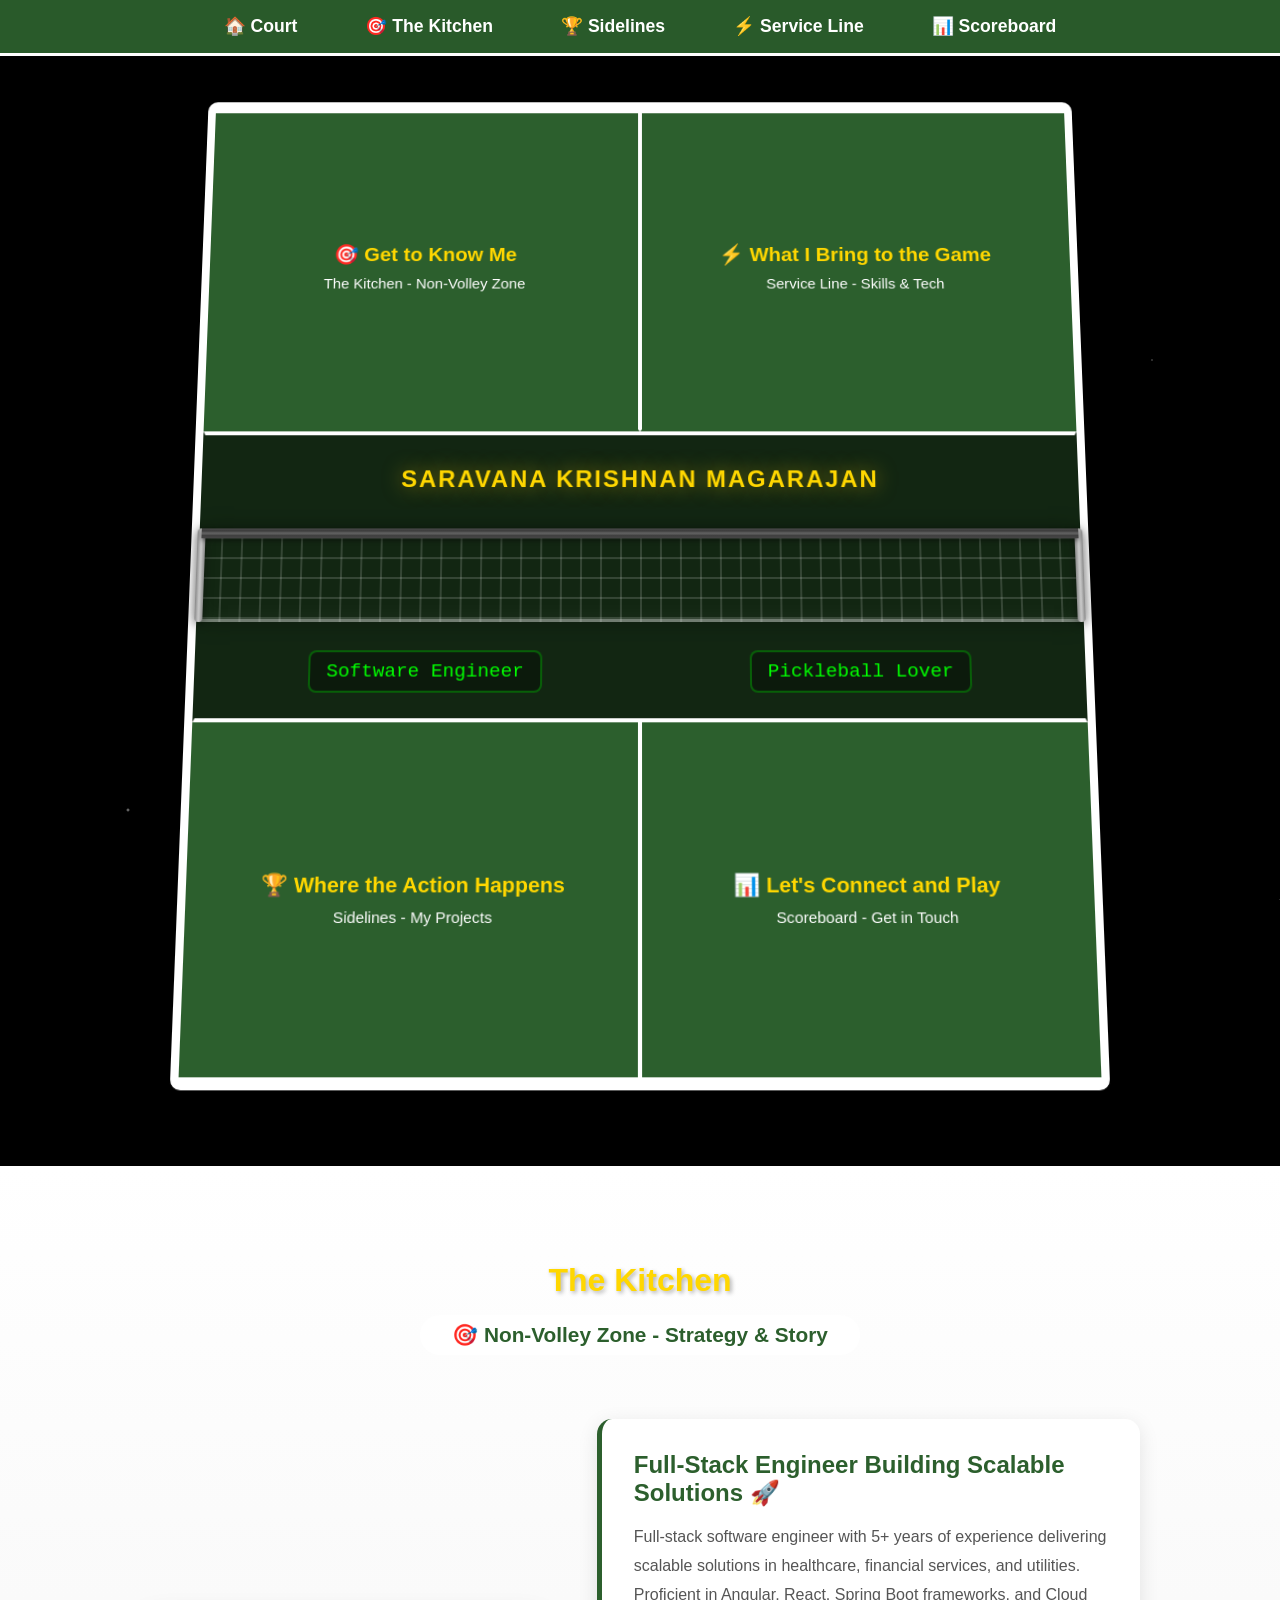
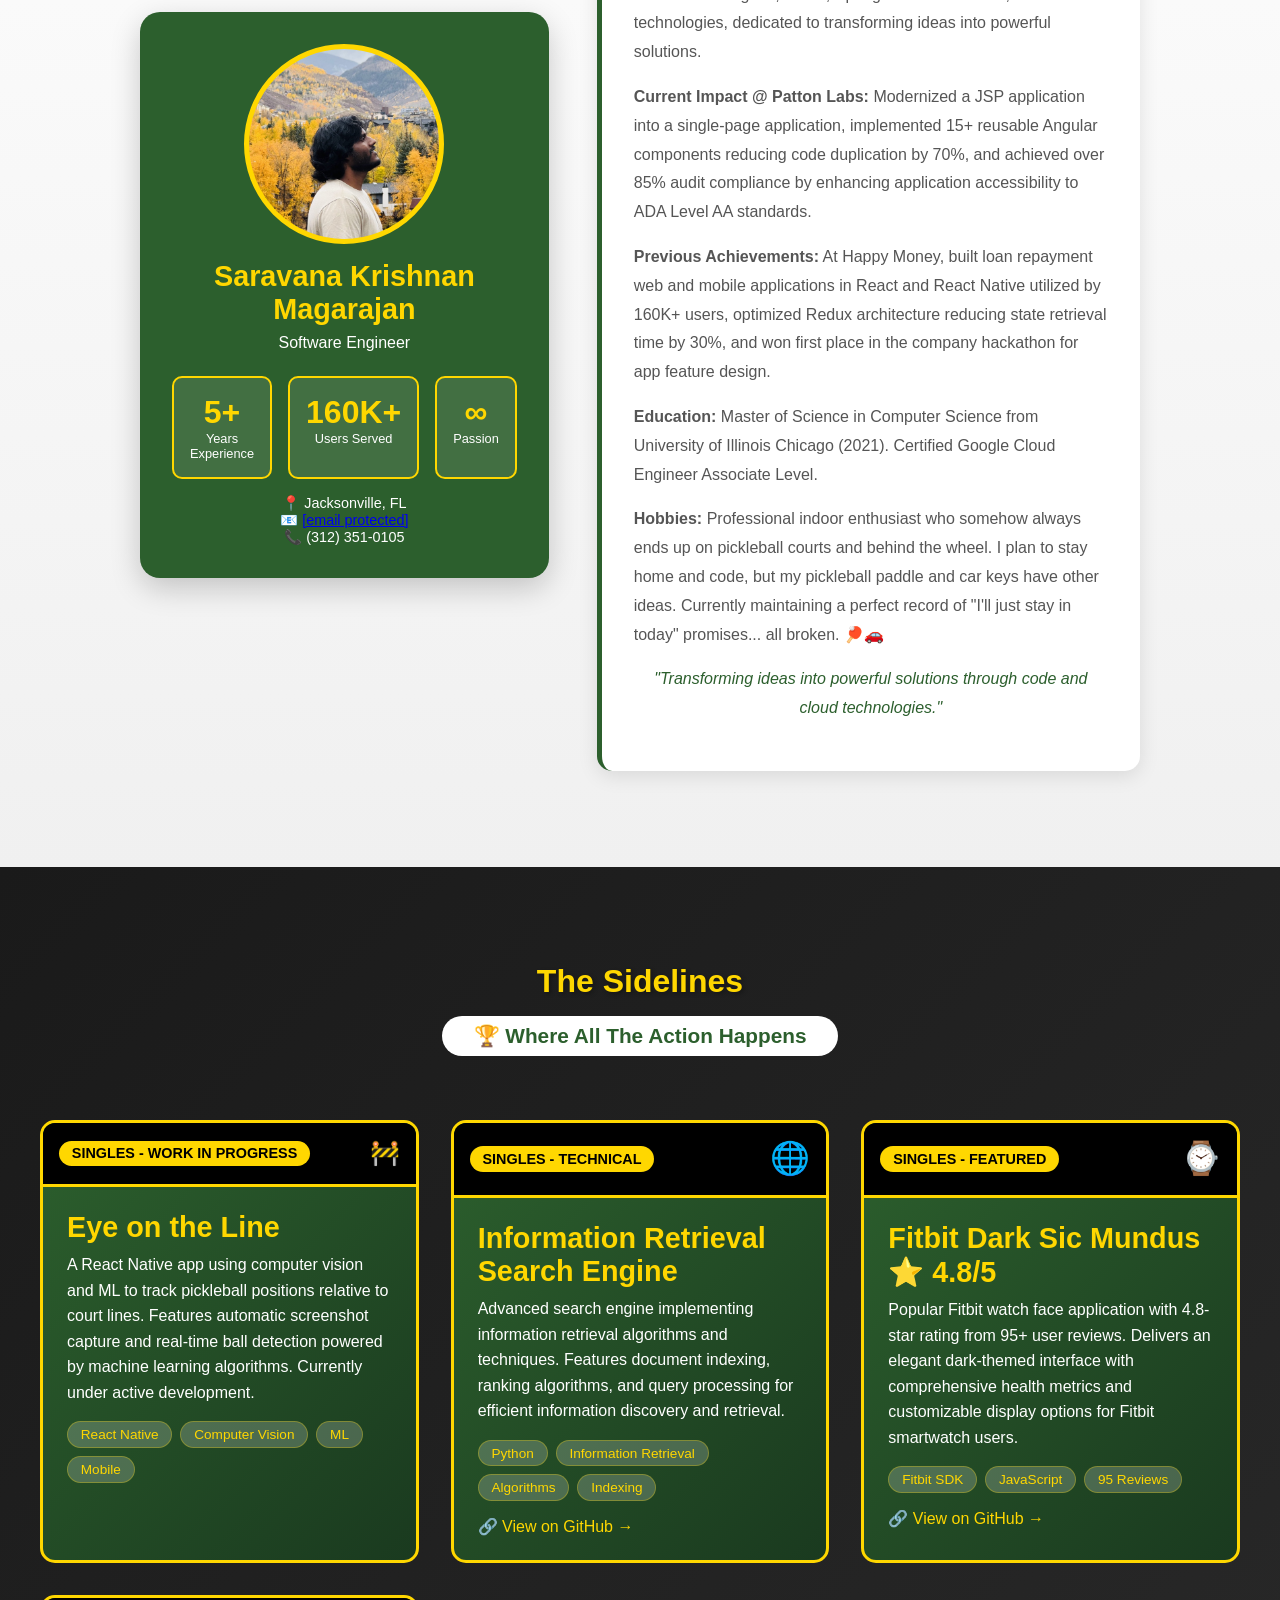
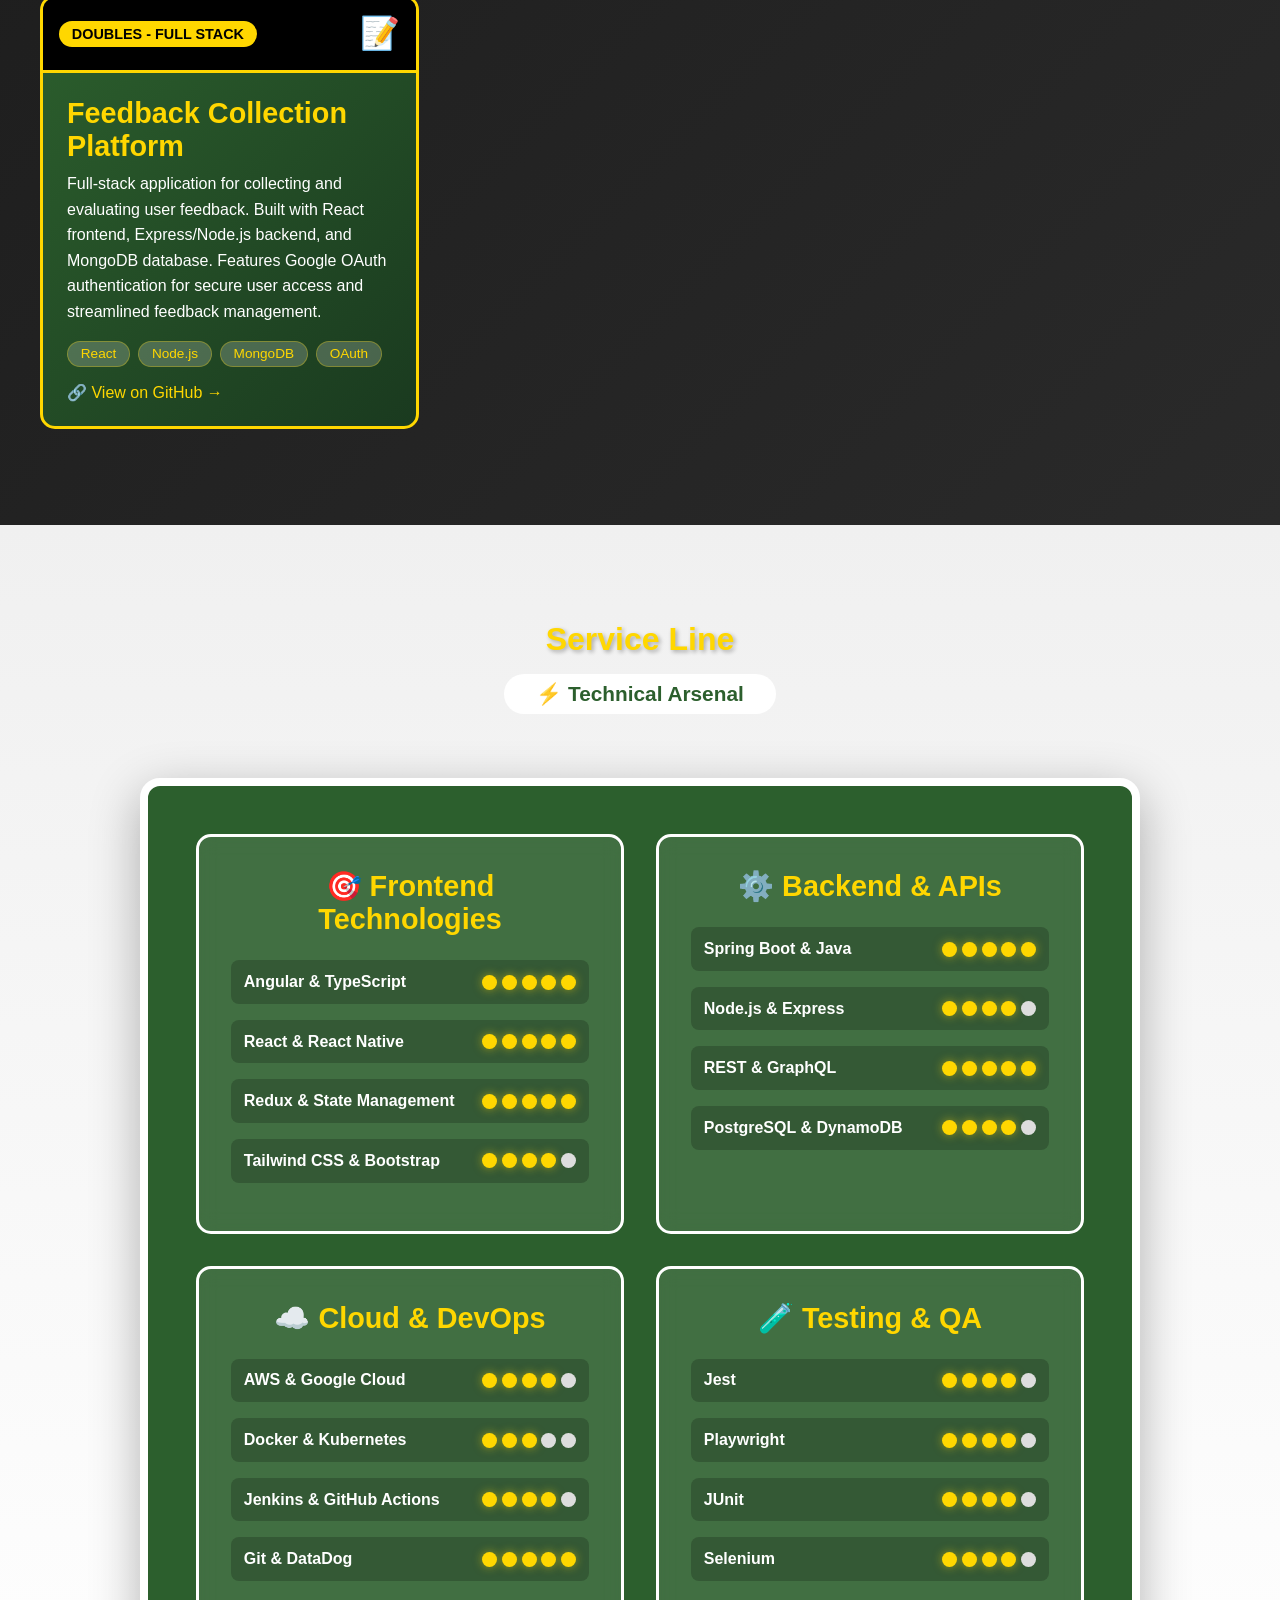
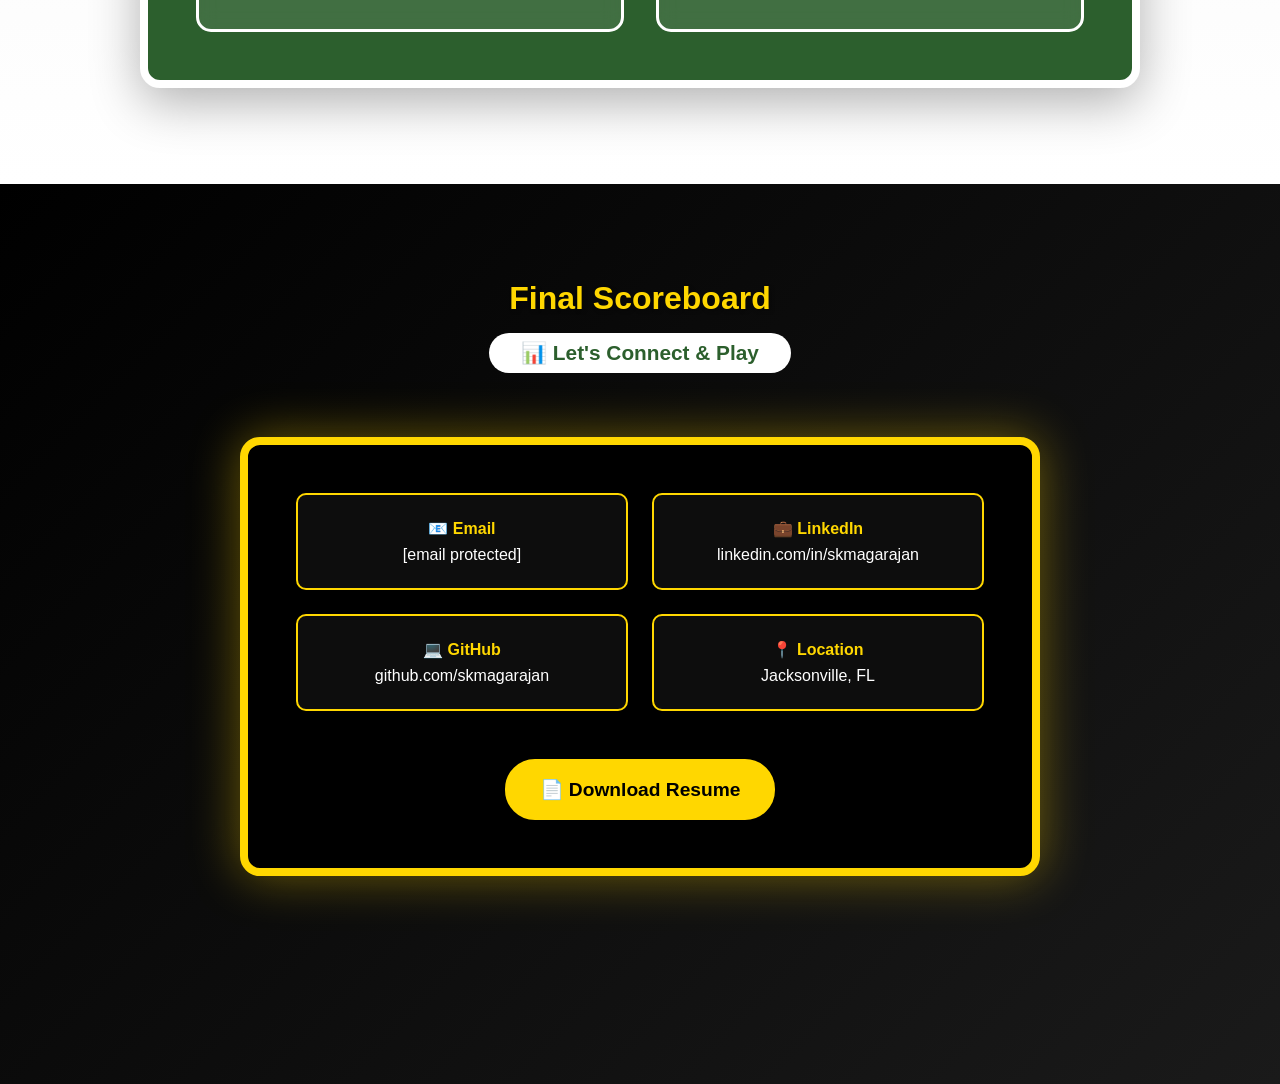
==== index.html @ f426a432 "index.html" ====
<!DOCTYPE html>
<html lang="en">
<head>
    <meta charset="UTF-8">
    <meta name="viewport" content="width=device-width, initial-scale=1.0">
    <title>Pickleball Portfolio - Wireframe/Mockup</title>
    <style>
        * {
            margin: 0;
            padding: 0;
            box-sizing: border-box;
        }

        body {
            margin: 0;
            padding: 0;
            font-family: 'Segoe UI', Tahoma, Geneva, Verdana, sans-serif;
            background: #000000;
            color: #fff;
            overflow-x: hidden;
            position: relative;
        }

        /* Starry Background */
        body::before {
            content: '';
            position: fixed;
            top: 0;
            left: 0;
            width: 100%;
            height: 100%;
            background: 
                radial-gradient(2px 2px at 20% 30%, white, transparent),
                radial-gradient(2px 2px at 60% 70%, white, transparent),
                radial-gradient(1px 1px at 50% 50%, white, transparent),
                radial-gradient(1px 1px at 80% 10%, white, transparent),
                radial-gradient(2px 2px at 90% 60%, white, transparent),
                radial-gradient(1px 1px at 33% 85%, white, transparent),
                radial-gradient(1px 1px at 15% 15%, white, transparent),
                radial-gradient(2px 2px at 70% 40%, white, transparent),
                radial-gradient(1px 1px at 25% 60%, white, transparent),
                radial-gradient(1px 1px at 85% 85%, white, transparent),
                radial-gradient(1px 1px at 45% 20%, white, transparent),
                radial-gradient(2px 2px at 10% 80%, white, transparent),
                radial-gradient(1px 1px at 95% 35%, white, transparent),
                radial-gradient(1px 1px at 40% 90%, white, transparent),
                radial-gradient(2px 2px at 5% 45%, white, transparent);
            background-size: 200% 200%;
            background-position: 0% 0%;
            animation: twinkle 8s ease-in-out infinite;
            pointer-events: none;
            z-index: 0;
            opacity: 0.6;
        }

        @keyframes twinkle {
            0%, 100% {
                opacity: 0.6;
            }
            50% {
                opacity: 0.8;
            }
        }

        /* Navigation */
        nav {
            position: fixed;
            top: 0;
            width: 100%;
            background: rgba(44, 95, 45, 0.95);
            padding: 1rem 2rem;
            z-index: 1000;
            border-bottom: 3px solid #fff;
            box-shadow: 0 2px 10px rgba(0,0,0,0.3);
        }

        nav ul {
            list-style: none;
            display: flex;
            justify-content: center;
            gap: 2rem;
        }

        nav a {
            color: #fff;
            text-decoration: none;
            font-weight: 600;
            font-size: 1.1rem;
            padding: 0.5rem 1rem;
            border-radius: 5px;
            transition: all 0.3s;
            border: 2px solid transparent;
        }

        nav a:hover {
            background: #fff;
            color: #2C5F2D;
            border: 2px solid #FFD700;
            transform: translateY(-2px);
        }

        /* Hamburger Menu Button */
        .hamburger {
            display: none;
            flex-direction: column;
            cursor: pointer;
            background: rgba(0, 0, 0, 0.9);
            border: 2px solid #FFD700;
            padding: 0.8rem;
            position: fixed;
            left: 2rem;
            top: 45px;
            border-radius: 8px;
            z-index: 1001;
            box-shadow: 0 4px 10px rgba(0, 0, 0, 0.5);
        }

        .hamburger span {
            width: 30px;
            height: 3px;
            background: #FFD700;
            margin: 4px 0;
            transition: 0.3s;
            border-radius: 3px;
        }

        .hamburger.active span:nth-child(1) {
            transform: rotate(-45deg) translate(-8px, 6px);
        }

        .hamburger.active span:nth-child(2) {
            opacity: 0;
        }

        .hamburger.active span:nth-child(3) {
            transform: rotate(45deg) translate(-8px, -6px);
        }

        /* Mobile Navigation Styles */
        @media (max-width: 768px) {
            .hamburger {
                display: flex;
                left: 1rem;
                top: 45px;
            }

            nav ul {
                position: fixed;
                left: -100%;
                top: 120px;
                flex-direction: column;
                background: rgba(0, 0, 0, 0.95);
                width: 250px;
                text-align: left;
                transition: 0.3s;
                box-shadow: 0 10px 27px rgba(0, 0, 0, 0.5);
                padding: 1.5rem 0;
                gap: 0;
                border-radius: 0 8px 8px 0;
                border: 2px solid #FFD700;
                border-left: none;
            }

            nav ul.active {
                left: 0;
            }

            nav li {
                margin: 0.5rem 0;
                padding: 0 1.5rem;
            }

            nav a {
                display: block;
                padding: 0.75rem 1rem;
            }
        }

        /* Hero Section - Court */
        .hero {
            min-height: 100vh;
            background: transparent;
            display: flex;
            align-items: center;
            justify-content: center;
            position: relative;
            overflow: hidden;
            padding-top: 80px;
            z-index: 1;
        }

        .court-container {
            position: relative;
            width: 90%;
            max-width: 900px;
            perspective: 1000px;
        }

        .court {
            background: #2C5F2D;
            border: 8px solid #fff;
            border-radius: 10px;
            position: relative;
            box-shadow: 0 20px 60px rgba(0,0,0,0.4);
            transform: rotateX(5deg);
            aspect-ratio: 20/22; /* Pickleball court ratio - reduced height by 50% */
            display: grid;
            grid-template-rows: 35% 10% 10% 10% 35%;
            grid-template-columns: 1fr 1fr;
        }

        .court-lines {
            position: absolute;
            top: 0;
            left: 0;
            width: 100%;
            height: 100%;
            pointer-events: none;
            z-index: 1;
        }

        .center-line {
            position: absolute;
            left: 50%;
            top: 65%;
            bottom: 0;
            width: 4px;
            background: #fff;
            transform: translateX(-50%);
            z-index: -1;
        }

        .kitchen-line {
            position: absolute;
            left: 0;
            right: 0;
            top: 40%;
            height: 4px;
            background: #fff;
        }

        .kitchen-line.bottom {
            top: auto;
            bottom: 0%;
            display: block;
        }

        .baseline {
            position: absolute;
            left: 0;
            right: 0;
            height: 4px;
            background: #fff;
        }

        .baseline.top {
            top: 0;
        }

        .baseline.bottom {
            bottom: 0;
        }

        /* Court Zones */
        .court-zone {
            position: relative;
            z-index: 10;
            padding: 1rem;
            display: flex;
            align-items: center;
            justify-content: center;
            cursor: pointer;
            transition: all 0.3s;
            border: 2px solid transparent;
        }

        .court-zone:hover {
            background: rgba(255, 255, 255, 0.1);
            border-color: rgba(255, 215, 0, 0.5);
        }

        .court-zone.clickable:hover {
            background: rgba(255, 255, 255, 0.15);
            border-color: #FFD700;
        }

        /* Top Navigation Zones */
        .top-left {
            grid-row: 1;
            grid-column: 1;
            border-right: 2px solid #fff;
        }

        .top-right {
            grid-row: 1;
            grid-column: 2;
            border-left: 2px solid #fff;
        }

        /* Name Area - Full Width */
        .name-area {
            grid-row: 2;
            grid-column: 1 / 3;
            background: rgba(0, 0, 0, 0.6);
            display: flex;
            align-items: center;
            justify-content: center;
            border-top: 4px solid #fff;
            position: relative;
            z-index: 20;
            pointer-events: none;
        }

        .name-area h1 {
            font-size: 1.5rem;
            color: #FFD700;
            text-shadow: 0 0 20px rgba(255, 215, 0, 0.5);
            margin: 0;
            letter-spacing: 2px;
            line-height: 1.2;
            white-space: nowrap;
        }

        /* Net Area - Unified single row */
        .net-area-unified {
            grid-row: 3;
            grid-column: 1 / 3;
            background: rgba(0, 0, 0, 0.6);
            position: relative;
            display: flex;
            align-items: center;
            justify-content: center;
            pointer-events: none;
        }

        /* Spacing below mesh - now contains titles */
        .spacing-title-area {
            grid-row: 4;
            grid-column: 1 / 3;
            background: rgba(0, 0, 0, 0.6);
            display: flex;
            align-items: center;
            justify-content: space-around;
            border-bottom: 4px solid #fff;
            position: relative;
            z-index: 20;
            pointer-events: none;
        }

        .spacing-title-area .title-text {
            font-size: 1.2rem;
            color: #00FF00;
            font-family: 'Courier New', monospace;
            padding: 0.5rem 1rem;
            background: rgba(0, 0, 0, 0.3);
            border-radius: 8px;
            border: 2px solid rgba(0, 255, 0, 0.3);
        }

        /* Bottom Navigation Zones */
        .bottom-left {
            grid-row: 5;
            grid-column: 1;
            border-right: 2px solid #fff;
            border-bottom: none;
        }

        .bottom-right {
            grid-row: 5;
            grid-column: 2;
            border-left: 2px solid #fff;
            border-bottom: none;
        }

        /* Zone Card Content */
        .zone-content {
            text-align: center;
        }

        .zone-content h3 {
            color: #FFD700;
            font-size: 1.3rem;
            margin-bottom: 0.5rem;
        }

        .zone-content p {
            color: #fff;
            font-size: 0.95rem;
            line-height: 1.4;
        }

        /* Net Design */
        .net-container {
            position: absolute;
            top: 0;
            left: 0;
            right: 0;
            bottom: 0;
            display: flex;
            align-items: flex-start;
            justify-content: center;
            pointer-events: none;
            padding-top: 0;
        }

        .net {
            width: 100%;
            height: 100%;
            position: relative;
            display: flex;
            flex-direction: column;
            justify-content: flex-start;
        }

        /* Bottom half - mesh pattern only */
        .net-bottom {
            height: 100%;
            background: 
                repeating-linear-gradient(
                    0deg,
                    rgba(255, 255, 255, 0.15) 0px,
                    rgba(255, 255, 255, 0.15) 2px,
                    transparent 2px,
                    transparent 20px
                ),
                repeating-linear-gradient(
                    90deg,
                    rgba(255, 255, 255, 0.15) 0px,
                    rgba(255, 255, 255, 0.15) 2px,
                    transparent 2px,
                    transparent 20px
                );
            border-bottom: 3px solid rgba(255, 255, 255, 0.4);
            box-shadow: 
                0 0 20px rgba(0, 0, 0, 0.3),
                inset 0 0 20px rgba(255, 255, 255, 0.05);
        }

        /* Net Posts */
        .net-post {
            position: absolute;
            width: 8px;
            height: 100%;
            background: linear-gradient(to right, #888, #ccc, #888);
            border-radius: 4px;
            top: 0;
            box-shadow: 0 2px 10px rgba(0, 0, 0, 0.5);
        }

        .net-post.left {
            left: -4px;
        }

        .net-post.right {
            right: -4px;
        }

        /* Center Strap - spans across both sides */
        .center-strap {
            position: absolute;
            width: 100%;
            height: 10px;
            background: linear-gradient(to bottom, #333, #666, #333);
            top: 0;
            left: 0;
            border-top: 2px solid #444;
            border-bottom: 2px solid #444;
            box-shadow: 0 2px 5px rgba(0, 0, 0, 0.5);
            z-index: 10;
        }

        /* Ball Animation */
        .ball {
            width: 60px;
            height: 60px;
            background: #C6E600;
            border-radius: 50%;
            border: 3px solid #333;
            box-shadow: 0 5px 15px rgba(0,0,0,0.3);
            transform: translate(-50%, -50%);
            z-index: 100;
        }
        
        /* Pickleball holes using radial gradients */
        .ball::before {
            content: '';
            position: absolute;
            width: 100%;
            height: 100%;
            border-radius: 50%;
            background: 
                radial-gradient(circle at 30% 30%, transparent 20%, #C6E600 21%),
                radial-gradient(circle at 70% 30%, transparent 20%, #C6E600 21%),
                radial-gradient(circle at 50% 50%, transparent 20%, #C6E600 21%),
                radial-gradient(circle at 30% 70%, transparent 20%, #C6E600 21%),
                radial-gradient(circle at 70% 70%, transparent 20%, #C6E600 21%);
        }

        @keyframes bounce {
            0%, 100% { transform: translate(0, 0); }
            25% { transform: translate(100px, -50px); }
            50% { transform: translate(200px, 0); }
            75% { transform: translate(100px, 50px); }
        }

        /* Section Base Styles */
        section {
            min-height: 100vh;
            padding: 6rem 2rem;
            position: relative;
            z-index: 1;
        }

        .section-header {
            text-align: center;
            margin-bottom: 4rem;
        }

        .section-header h2 {
            font-size: 3rem;
            color: #FFD700;
            margin-bottom: 1rem;
            text-shadow: 2px 2px 4px rgba(0,0,0,0.3);
        }

        .section-header .subtitle {
            font-size: 1.3rem;
            color: #2C5F2D;
            font-weight: 600;
            background: #fff;
            display: inline-block;
            padding: 0.5rem 2rem;
            border-radius: 25px;
        }

        /* About Section - The Kitchen */
        #about {
            background: linear-gradient(to bottom, #fff 0%, #f0f0f0 100%);
            color: #333;
        }

        .about-content {
            max-width: 1000px;
            margin: 0 auto;
            display: grid;
            grid-template-columns: 1fr 2fr;
            gap: 3rem;
            align-items: center;
        }

        .profile-card {
            background: #2C5F2D;
            border-radius: 20px;
            padding: 2rem;
            text-align: center;
            box-shadow: 0 10px 30px rgba(0,0,0,0.2);
        }

        .profile-image {
            width: 200px;
            height: 200px;
            border-radius: 50%;
            border: 5px solid #FFD700;
            background: #ddd;
            margin: 0 auto 1rem;
            display: flex;
            align-items: center;
            justify-content: center;
            font-size: 4rem;
        }

        .profile-card h3 {
            color: #FFD700;
            font-size: 1.8rem;
            margin-bottom: 0.5rem;
        }

        .profile-card p {
            color: #fff;
        }

        .stats {
            display: grid;
            grid-template-columns: repeat(3, 1fr);
            gap: 1rem;
            margin-top: 1.5rem;
        }

        .stat-box {
            background: rgba(255, 255, 255, 0.1);
            padding: 1rem;
            border-radius: 10px;
            border: 2px solid #FFD700;
        }

        .stat-box .number {
            font-size: 2rem;
            color: #FFD700;
            font-weight: bold;
        }

        .stat-box .label {
            font-size: 0.8rem;
            color: #fff;
        }

        .bio {
            background: #fff;
            padding: 2rem;
            border-radius: 15px;
            border-left: 5px solid #2C5F2D;
            box-shadow: 0 5px 20px rgba(0,0,0,0.1);
        }

        .bio h4 {
            color: #2C5F2D;
            font-size: 1.5rem;
            margin-bottom: 1rem;
        }

        .bio p {
            line-height: 1.8;
            margin-bottom: 1rem;
            color: #555;
        }

        /* Projects Section - Sidelines */
        #projects {
            background: linear-gradient(135deg, #1a1a1a 0%, #2a2a2a 100%);
        }

        .section-header h2 {
            color: #FFD700;
        }

        .projects-grid {
            display: grid;
            grid-template-columns: repeat(auto-fit, minmax(350px, 1fr));
            gap: 2rem;
            max-width: 1200px;
            margin: 0 auto;
        }

        .match-card {
            background: linear-gradient(135deg, #2C5F2D 0%, #1a3a1f 100%);
            border-radius: 15px;
            overflow: hidden;
            border: 3px solid #FFD700;
            transition: all 0.3s;
            cursor: pointer;
        }

        .match-card:hover {
            transform: translateY(-10px);
            box-shadow: 0 15px 40px rgba(255, 215, 0, 0.3);
        }

        .match-header {
            background: #000;
            padding: 1rem;
            border-bottom: 3px solid #FFD700;
        }

        .match-score {
            display: flex;
            justify-content: space-between;
            align-items: center;
        }

        .match-type {
            background: #FFD700;
            color: #000;
            padding: 0.3rem 0.8rem;
            border-radius: 15px;
            font-weight: bold;
            font-size: 0.9rem;
        }

        .score {
            font-size: 1.5rem;
            color: #00FF00;
            font-family: 'Courier New', monospace;
        }

        .match-content {
            padding: 1.5rem;
        }

        .match-content h3 {
            color: #FFD700;
            font-size: 1.8rem;
            margin-bottom: 0.5rem;
        }

        .match-content p {
            color: #fff;
            line-height: 1.6;
            margin-bottom: 1rem;
        }

        .tech-tags {
            display: flex;
            flex-wrap: wrap;
            gap: 0.5rem;
            margin-top: 1rem;
        }

        .tech-tag {
            background: rgba(255, 255, 255, 0.2);
            color: #FFD700;
            padding: 0.3rem 0.8rem;
            border-radius: 15px;
            font-size: 0.85rem;
            border: 1px solid rgba(255, 215, 0, 0.3);
        }

        /* Skills Section - Service Line */
        #skills {
            background: linear-gradient(to bottom, #f0f0f0 0%, #fff 100%);
            color: #333;
        }

        .skills-court {
            max-width: 1000px;
            margin: 0 auto;
            background: #2C5F2D;
            border: 8px solid #fff;
            border-radius: 20px;
            padding: 3rem;
            position: relative;
            box-shadow: 0 15px 50px rgba(0,0,0,0.3);
        }

        .skill-categories {
            display: grid;
            grid-template-columns: repeat(2, 1fr);
            gap: 2rem;
        }

        .skill-zone {
            background: rgba(255, 255, 255, 0.1);
            border: 3px solid #fff;
            border-radius: 15px;
            padding: 2rem;
            backdrop-filter: blur(10px);
        }

        .skill-zone h3 {
            color: #FFD700;
            font-size: 1.8rem;
            margin-bottom: 1.5rem;
            text-align: center;
        }

        .skill-item {
            display: flex;
            justify-content: space-between;
            align-items: center;
            margin-bottom: 1rem;
            background: rgba(0, 0, 0, 0.2);
            padding: 0.8rem;
            border-radius: 8px;
        }

        .skill-name {
            color: #fff;
            font-weight: 600;
        }

        .skill-level {
            display: flex;
            gap: 0.3rem;
        }

        .ball-indicator {
            width: 15px;
            height: 15px;
            border-radius: 50%;
            background: #ddd;
        }

        .ball-indicator.filled {
            background: #FFD700;
            box-shadow: 0 0 10px rgba(255, 215, 0, 0.5);
        }

        /* Contact Section - Scoreboard */
        #contact {
            background: linear-gradient(135deg, #000 0%, #1a1a1a 100%);
            color: #fff;
        }

        .contact-scoreboard {
            max-width: 800px;
            margin: 0 auto;
            background: #000;
            border: 8px solid #FFD700;
            border-radius: 20px;
            padding: 3rem;
            box-shadow: 0 0 50px rgba(255, 215, 0, 0.4);
        }

        .final-score {
            text-align: center;
            margin-bottom: 3rem;
        }

        .final-score h3 {
            font-size: 2.5rem;
            color: #FFD700;
            margin-bottom: 1rem;
        }

        .final-score .score-display {
            font-size: 4rem;
            color: #00FF00;
            font-family: 'Courier New', monospace;
            text-shadow: 0 0 20px rgba(0, 255, 0, 0.5);
        }

        .contact-grid {
            display: grid;
            grid-template-columns: repeat(2, 1fr);
            gap: 1.5rem;
            margin-bottom: 2rem;
        }

        .contact-item {
            background: rgba(255, 255, 255, 0.05);
            border: 2px solid #FFD700;
            border-radius: 10px;
            padding: 1.5rem;
            text-align: center;
            transition: all 0.3s;
        }

        .contact-item:hover {
            background: rgba(255, 215, 0, 0.1);
            transform: scale(1.05);
        }

        .contact-item h4 {
            color: #FFD700;
            margin-bottom: 0.5rem;
        }

        .contact-item a {
            color: #fff;
            text-decoration: none;
        }

        .cta-button {
            display: inline-block;
            background: #FFD700;
            color: #000;
            padding: 1rem 2rem;
            border-radius: 30px;
            font-size: 1.2rem;
            font-weight: bold;
            text-decoration: none;
            transition: all 0.3s;
            border: 3px solid #FFD700;
            margin-top: 1rem;
        }

        .cta-button:hover {
            background: transparent;
            color: #FFD700;
            transform: scale(1.1);
            box-shadow: 0 0 30px rgba(255, 215, 0, 0.5);
        }

        /* Responsive */
        @media (max-width: 768px) {
            .about-content,
            .skill-categories,
            .contact-grid {
                grid-template-columns: 1fr;
            }

            nav ul {
                flex-direction: column;
                gap: 0.5rem;
            }

            .court {
                aspect-ratio: 20/28; /* Adjust court height for tablets */
            }

            .name-area h1 {
                font-size: 1.1rem;
                letter-spacing: 1px;
            }

            .title-text {
                font-size: 0.85rem;
                padding: 0.3rem 0.5rem;
            }

            .spacing-title-area .title-text {
                font-size: 0.85rem;
                padding: 0.3rem 0.5rem;
            }

            .zone-content h3 {
                font-size: 0.95rem;
            }

            .zone-content p {
                font-size: 0.75rem;
            }

            .net {
                height: 80px;
            }

            .center-strap {
                height: 8px;
            }

            .net-post {
                width: 8px;
            }
        }

        @media (max-width: 480px) {
            .court {
                aspect-ratio: 20/32; /* Taller court for phones */
                transform: rotateX(3deg); /* Less 3D tilt on mobile */
            }

            .name-area h1 {
                font-size: 0.85rem;
                letter-spacing: 0.5px;
            }

            .title-text {
                font-size: 0.7rem;
                padding: 0.25rem 0.4rem;
            }

            .spacing-title-area .title-text {
                font-size: 0.65rem;
                padding: 0.2rem 0.3rem;
                white-space: nowrap;
                overflow: hidden;
                text-overflow: ellipsis;
            }

            .zone-content h3 {
                font-size: 0.8rem;
            }

            .zone-content p {
                font-size: 0.65rem;
            }

            .net {
                height: 60px;
            }

            .center-strap {
                height: 6px;
            }

            .net-post {
                width: 6px;
            }

            nav {
                padding: 0.5rem;
            }

            nav li {
                font-size: 0.85rem;
            }
        }

            .court-zone {
                padding: 0.5rem;
            }

            .section-header h2 {
                font-size: 2rem;
            }

            .court-container {
                width: 95%;
            }
        }

        /* Decorative Elements */
        .net-divider {
            height: 4px;
            background: repeating-linear-gradient(
                90deg,
                #fff 0px,
                #fff 10px,
                transparent 10px,
                transparent 20px
            );
            margin: 2rem 0;
        }
    </style>
</head>
<body>
    <!-- Navigation -->
    <nav>
        <button class="hamburger" id="hamburger">
            <span></span>
            <span></span>
            <span></span>
        </button>
        <ul id="nav-menu">
            <li><a href="#hero">🏠 Court</a></li>
            <li><a href="#about">🎯 The Kitchen</a></li>
            <li><a href="#projects">🏆 Sidelines</a></li>
            <li><a href="#skills">⚡ Service Line</a></li>
            <li><a href="#contact">📊 Scoreboard</a></li>
        </ul>
    </nav>

    <!-- Hero Section - Court -->
    <section id="hero" class="hero">
        <div class="court-container">
            <div class="court">
                <!-- Court Lines -->
                <div class="court-lines">
                    <div class="center-line"></div>
                    <div class="baseline top"></div>
                    <div class="baseline bottom"></div>
                    <div class="kitchen-line bottom"></div>
                </div>
                
                <!-- Top Navigation - Get to Know Me (left) and What I Bring (right) -->
                <div class="court-zone top-left clickable" onclick="location.href='#about'">
                    <div class="zone-content">
                        <h3>🎯 Get to Know Me</h3>
                        <p>The Kitchen - Non-Volley Zone</p>
                    </div>
                </div>

                <div class="court-zone top-right clickable" onclick="location.href='#skills'">
                    <div class="zone-content">
                        <h3>⚡ What I Bring to the Game</h3>
                        <p>Service Line - Skills & Tech</p>
                    </div>
                </div>

                <!-- Name Area - Full Width -->
                <div class="court-zone name-area">
                    <h1>SARAVANA KRISHNAN MAGARAJAN</h1>
                </div>

                <!-- Net Area - Unified (no center line) -->
                <div class="court-zone net-area-unified">
                    <div class="net-container">
                        <div class="net">
                            <div class="net-bottom"></div>
                            <div class="net-post left"></div>
                            <div class="center-strap"></div>
                            <div class="net-post right"></div>
                        </div>
                    </div>
                </div>

                <!-- Unified Title Row (4th row) with white bottom border -->
                <div class="court-zone spacing-title-area">
                    <div class="title-text">Software Engineer</div>
                    <div class="title-text">Pickleball Lover</div>
                </div>

                <!-- Bottom Navigation - Where Action Happens (left) and Let's Connect (right) -->
                <div class="court-zone bottom-left clickable" onclick="location.href='#projects'">
                    <div class="zone-content">
                        <h3>🏆 Where the Action Happens</h3>
                        <p>Sidelines - My Projects</p>
                    </div>
                </div>

                <div class="court-zone bottom-right clickable" onclick="location.href='#contact'">
                    <div class="zone-content">
                        <h3>📊 Let's Connect and Play</h3>
                        <p>Scoreboard - Get in Touch</p>
                    </div>
                </div>
            </div>
        </div>
    </section>

    <!-- About Section - The Kitchen -->
    <section id="about">
        <div class="section-header">
            <h2>The Kitchen</h2>
            <span class="subtitle">🎯 Non-Volley Zone - Strategy & Story</span>
        </div>

        <div class="about-content">
            <div class="profile-card">
                <div class="profile-image" style="background-image: url('[data-uri]'); background-size: cover; background-position: center; font-size: 0;"></div>
                <h3>Saravana Krishnan Magarajan</h3>
                <p>Software Engineer</p>
                
                <div class="stats">
                    <div class="stat-box">
                        <div class="number">5+</div>
                        <div class="label">Years Experience</div>
                    </div>
                    <div class="stat-box">
                        <div class="number">160K+</div>
                        <div class="label">Users Served</div>
                    </div>
                    <div class="stat-box">
                        <div class="number">∞</div>
                        <div class="label">Passion</div>
                    </div>
                </div>
                
                <div style="margin-top: 1rem; font-size: 0.9rem;">
                    <p>📍 Jacksonville, FL</p>
                    <p>📧 <a href="/cdn-cgi/l/email-protection" class="__cf_email__" data-cfemail="45362e2824222437242f242b052228242c296b262a28">[email&#160;protected]</a></p>
                    <p>📞 (312) 351-0105</p>
                </div>
            </div>

            <div class="bio">
                <h4>Full-Stack Engineer Building Scalable Solutions 🚀</h4>
                <p>
                    Full-stack software engineer with 5+ years of experience delivering scalable solutions in 
                    healthcare, financial services, and utilities. Proficient in Angular, React, Spring Boot 
                    frameworks, and Cloud technologies, dedicated to transforming ideas into powerful solutions.
                </p>
                <p>
                    <strong>Current Impact @ Patton Labs:</strong> Modernized a JSP application into a single-page 
                    application, implemented 15+ reusable Angular components reducing code duplication by 70%, 
                    and achieved over 85% audit compliance by enhancing application accessibility to ADA Level AA standards.
                </p>
                <p>
                    <strong>Previous Achievements:</strong> At Happy Money, built loan repayment web and mobile 
                    applications in React and React Native utilized by 160K+ users, optimized Redux architecture 
                    reducing state retrieval time by 30%, and won first place in the company hackathon for app 
                    feature design.
                </p>
                <p>
                    <strong>Education:</strong> Master of Science in Computer Science from University of Illinois Chicago 
                    (2021). Certified Google Cloud Engineer Associate Level.
                </p>
                <p>
                    <strong>Hobbies:</strong> Professional indoor enthusiast who somehow always ends up on pickleball 
                    courts and behind the wheel. I plan to stay home and code, but my pickleball paddle and car keys 
                    have other ideas. Currently maintaining a perfect record of "I'll just stay in today" promises... 
                    all broken. 🏓🚗
                </p>
                <div class="net-divider"></div>
                <p style="text-align: center; font-style: italic; color: #2C5F2D;">
                    "Transforming ideas into powerful solutions through code and cloud technologies."
                </p>
            </div>
        </div>
    </section>

    <!-- Projects Section - Sidelines -->
    <section id="projects">
        <div class="section-header">
            <h2 style="color: #FFD700;">The Sidelines</h2>
            <span class="subtitle">🏆 Where All The Action Happens</span>
        </div>

        <div class="projects-grid">
            <!-- Eye on the Line - FIRST -->
            <div class="match-card">
                <div class="match-header">
                    <div class="match-score">
                        <span class="match-type">SINGLES - WORK IN PROGRESS</span>
                        <span class="score">🚧</span>
                    </div>
                </div>
                <div class="match-content">
                    <h3>Eye on the Line</h3>
                    <p>
                        A React Native app using computer vision and ML to track pickleball positions 
                        relative to court lines. Features automatic screenshot capture and real-time 
                        ball detection powered by machine learning algorithms. Currently under active development.
                    </p>
                    <div class="tech-tags">
                        <span class="tech-tag">React Native</span>
                        <span class="tech-tag">Computer Vision</span>
                        <span class="tech-tag">ML</span>
                        <span class="tech-tag">Mobile</span>
                    </div>
                </div>
            </div>

            <!-- Project 1: Search Engine -->
            <div class="match-card">
                <div class="match-header">
                    <div class="match-score">
                        <span class="match-type">SINGLES - TECHNICAL</span>
                        <span class="score" style="font-size: 2rem;">🌐</span>
                    </div>
                </div>
                <div class="match-content">
                    <h3>Information Retrieval Search Engine</h3>
                    <p>
                        Advanced search engine implementing information retrieval algorithms and techniques. 
                        Features document indexing, ranking algorithms, and query processing for efficient 
                        information discovery and retrieval.
                    </p>
                    <div class="tech-tags">
                        <span class="tech-tag">Python</span>
                        <span class="tech-tag">Information Retrieval</span>
                        <span class="tech-tag">Algorithms</span>
                        <span class="tech-tag">Indexing</span>
                    </div>
                    <a href="https://github.com/skmagarajan/SearchEngine" target="_blank" 
                       style="color: #FFD700; text-decoration: none; margin-top: 1rem; display: inline-block;">
                        🔗 View on GitHub →
                    </a>
                </div>
            </div>

            <!-- Project 2: Fitbit Watch App -->
            <div class="match-card">
                <div class="match-header">
                    <div class="match-score">
                        <span class="match-type">SINGLES - FEATURED</span>
                        <span class="score" style="font-size: 2rem;">⌚</span>
                    </div>
                </div>
                <div class="match-content">
                    <h3>Fitbit Dark Sic Mundus ⭐ 4.8/5</h3>
                    <p>
                        Popular Fitbit watch face application with 4.8-star rating from 95+ user reviews. 
                        Delivers an elegant dark-themed interface with comprehensive health metrics and 
                        customizable display options for Fitbit smartwatch users.
                    </p>
                    <div class="tech-tags">
                        <span class="tech-tag">Fitbit SDK</span>
                        <span class="tech-tag">JavaScript</span>
                        <span class="tech-tag">95 Reviews</span>
                    </div>
                    <a href="https://github.com/skmagarajan/Fitbit_Dark_Sic_Mundus" target="_blank" 
                       style="color: #FFD700; text-decoration: none; margin-top: 1rem; display: inline-block;">
                        🔗 View on GitHub →
                    </a>
                </div>
            </div>

            <!-- Project 3: Feedback Collection App -->
            <div class="match-card">
                <div class="match-header">
                    <div class="match-score">
                        <span class="match-type">DOUBLES - FULL STACK</span>
                        <span class="score" style="font-size: 2rem;">📝</span>
                    </div>
                </div>
                <div class="match-content">
                    <h3>Feedback Collection Platform</h3>
                    <p>
                        Full-stack application for collecting and evaluating user feedback. Built with React 
                        frontend, Express/Node.js backend, and MongoDB database. Features Google OAuth 
                        authentication for secure user access and streamlined feedback management.
                    </p>
                    <div class="tech-tags">
                        <span class="tech-tag">React</span>
                        <span class="tech-tag">Node.js</span>
                        <span class="tech-tag">MongoDB</span>
                        <span class="tech-tag">OAuth</span>
                    </div>
                    <a href="https://github.com/skmagarajan/FullStackReact" target="_blank" 
                       style="color: #FFD700; text-decoration: none; margin-top: 1rem; display: inline-block;">
                        🔗 View on GitHub →
                    </a>
                </div>
            </div>
        </div>
    </section>

    <!-- Skills Section - Service Line -->
    <section id="skills">
        <div class="section-header">
            <h2>Service Line</h2>
            <span class="subtitle">⚡ Technical Arsenal</span>
        </div>

        <div class="skills-court">
            <div class="skill-categories">
                <!-- Frontend -->
                <div class="skill-zone">
                    <h3>🎯 Frontend Technologies</h3>
                    <div class="skill-item">
                        <span class="skill-name">Angular & TypeScript</span>
                        <div class="skill-level">
                            <span class="ball-indicator filled"></span>
                            <span class="ball-indicator filled"></span>
                            <span class="ball-indicator filled"></span>
                            <span class="ball-indicator filled"></span>
                            <span class="ball-indicator filled"></span>
                        </div>
                    </div>
                    <div class="skill-item">
                        <span class="skill-name">React & React Native</span>
                        <div class="skill-level">
                            <span class="ball-indicator filled"></span>
                            <span class="ball-indicator filled"></span>
                            <span class="ball-indicator filled"></span>
                            <span class="ball-indicator filled"></span>
                            <span class="ball-indicator filled"></span>
                        </div>
                    </div>
                    <div class="skill-item">
                        <span class="skill-name">Redux & State Management</span>
                        <div class="skill-level">
                            <span class="ball-indicator filled"></span>
                            <span class="ball-indicator filled"></span>
                            <span class="ball-indicator filled"></span>
                            <span class="ball-indicator filled"></span>
                            <span class="ball-indicator filled"></span>
                        </div>
                    </div>
                    <div class="skill-item">
                        <span class="skill-name">Tailwind CSS & Bootstrap</span>
                        <div class="skill-level">
                            <span class="ball-indicator filled"></span>
                            <span class="ball-indicator filled"></span>
                            <span class="ball-indicator filled"></span>
                            <span class="ball-indicator filled"></span>
                            <span class="ball-indicator"></span>
                        </div>
                    </div>
                </div>

                <!-- Backend -->
                <div class="skill-zone">
                    <h3>⚙️ Backend & APIs</h3>
                    <div class="skill-item">
                        <span class="skill-name">Spring Boot & Java</span>
                        <div class="skill-level">
                            <span class="ball-indicator filled"></span>
                            <span class="ball-indicator filled"></span>
                            <span class="ball-indicator filled"></span>
                            <span class="ball-indicator filled"></span>
                            <span class="ball-indicator filled"></span>
                        </div>
                    </div>
                    <div class="skill-item">
                        <span class="skill-name">Node.js & Express</span>
                        <div class="skill-level">
                            <span class="ball-indicator filled"></span>
                            <span class="ball-indicator filled"></span>
                            <span class="ball-indicator filled"></span>
                            <span class="ball-indicator filled"></span>
                            <span class="ball-indicator"></span>
                        </div>
                    </div>
                    <div class="skill-item">
                        <span class="skill-name">REST & GraphQL</span>
                        <div class="skill-level">
                            <span class="ball-indicator filled"></span>
                            <span class="ball-indicator filled"></span>
                            <span class="ball-indicator filled"></span>
                            <span class="ball-indicator filled"></span>
                            <span class="ball-indicator filled"></span>
                        </div>
                    </div>
                    <div class="skill-item">
                        <span class="skill-name">PostgreSQL & DynamoDB</span>
                        <div class="skill-level">
                            <span class="ball-indicator filled"></span>
                            <span class="ball-indicator filled"></span>
                            <span class="ball-indicator filled"></span>
                            <span class="ball-indicator filled"></span>
                            <span class="ball-indicator"></span>
                        </div>
                    </div>
                </div>

                <!-- Cloud & Tools -->
                <div class="skill-zone">
                    <h3>☁️ Cloud & DevOps</h3>
                    <div class="skill-item">
                        <span class="skill-name">AWS & Google Cloud</span>
                        <div class="skill-level">
                            <span class="ball-indicator filled"></span>
                            <span class="ball-indicator filled"></span>
                            <span class="ball-indicator filled"></span>
                            <span class="ball-indicator filled"></span>
                            <span class="ball-indicator"></span>
                        </div>
                    </div>
                    <div class="skill-item">
                        <span class="skill-name">Docker & Kubernetes</span>
                        <div class="skill-level">
                            <span class="ball-indicator filled"></span>
                            <span class="ball-indicator filled"></span>
                            <span class="ball-indicator filled"></span>
                            <span class="ball-indicator"></span>
                            <span class="ball-indicator"></span>
                        </div>
                    </div>
                    <div class="skill-item">
                        <span class="skill-name">Jenkins & GitHub Actions</span>
                        <div class="skill-level">
                            <span class="ball-indicator filled"></span>
                            <span class="ball-indicator filled"></span>
                            <span class="ball-indicator filled"></span>
                            <span class="ball-indicator filled"></span>
                            <span class="ball-indicator"></span>
                        </div>
                    </div>
                    <div class="skill-item">
                        <span class="skill-name">Git & DataDog</span>
                        <div class="skill-level">
                            <span class="ball-indicator filled"></span>
                            <span class="ball-indicator filled"></span>
                            <span class="ball-indicator filled"></span>
                            <span class="ball-indicator filled"></span>
                            <span class="ball-indicator filled"></span>
                        </div>
                    </div>
                </div>

                <!-- Testing -->
                <div class="skill-zone">
                    <h3>🧪 Testing & QA</h3>
                    <div class="skill-item">
                        <span class="skill-name">Jest</span>
                        <div class="skill-level">
                            <span class="ball-indicator filled"></span>
                            <span class="ball-indicator filled"></span>
                            <span class="ball-indicator filled"></span>
                            <span class="ball-indicator filled"></span>
                            <span class="ball-indicator"></span>
                        </div>
                    </div>
                    <div class="skill-item">
                        <span class="skill-name">Playwright</span>
                        <div class="skill-level">
                            <span class="ball-indicator filled"></span>
                            <span class="ball-indicator filled"></span>
                            <span class="ball-indicator filled"></span>
                            <span class="ball-indicator filled"></span>
                            <span class="ball-indicator"></span>
                        </div>
                    </div>
                    <div class="skill-item">
                        <span class="skill-name">JUnit</span>
                        <div class="skill-level">
                            <span class="ball-indicator filled"></span>
                            <span class="ball-indicator filled"></span>
                            <span class="ball-indicator filled"></span>
                            <span class="ball-indicator filled"></span>
                            <span class="ball-indicator"></span>
                        </div>
                    </div>
                    <div class="skill-item">
                        <span class="skill-name">Selenium</span>
                        <div class="skill-level">
                            <span class="ball-indicator filled"></span>
                            <span class="ball-indicator filled"></span>
                            <span class="ball-indicator filled"></span>
                            <span class="ball-indicator filled"></span>
                            <span class="ball-indicator"></span>
                        </div>
                    </div>
                </div>
            </div>
        </div>
    </section>

    <!-- Contact Section - Scoreboard -->
    <section id="contact">
        <div class="section-header">
            <h2 style="color: #FFD700;">Final Scoreboard</h2>
            <span class="subtitle">📊 Let's Connect & Play</span>
        </div>

        <div class="contact-scoreboard">
            <div class="contact-grid">
                <div class="contact-item">
                    <h4>📧 Email</h4>
                    <a href="/cdn-cgi/l/email-protection#bfccd4d2ded8decdded5ded1ffd8d2ded6d391dcd0d2"><span class="__cf_email__" data-cfemail="d8abb3b5b9bfb9aab9b2b9b698bfb5b9b1b4f6bbb7b5">[email&#160;protected]</span></a>
                </div>
                <div class="contact-item">
                    <h4>💼 LinkedIn</h4>
                    <a href="https://linkedin.com/in/skmagarajan" target="_blank">linkedin.com/in/skmagarajan</a>
                </div>
                <div class="contact-item">
                    <h4>💻 GitHub</h4>
                    <a href="https://github.com/skmagarajan" target="_blank">github.com/skmagarajan</a>
                </div>
                <div class="contact-item">
                    <h4>📍 Location</h4>
                    <a href="#">Jacksonville, FL</a>
                </div>
            </div>

            <div class="net-divider"></div>

            <div style="text-align: center;">
                <a href="Saravana_Krishnan_Magarajan_Resume.pdf" download class="cta-button">📄 Download Resume</a>
            </div>
        </div>
    </section>

    <script data-cfasync="false" src="/cdn-cgi/scripts/5c5dd728/cloudflare-static/email-decode.min.js"></script><script data-cfasync="false" src="/cdn-cgi/scripts/5c5dd728/cloudflare-static/email-decode.min.js"></script>
    <script>
        // Smooth scrolling for navigation
        document.querySelectorAll('a[href^="#"]').forEach(anchor => {
            anchor.addEventListener('click', function (e) {
                e.preventDefault();
                const target = document.querySelector(this.getAttribute('href'));
                if (target) {
                    target.scrollIntoView({
                        behavior: 'smooth',
                        block: 'start'
                    });
                    // Close mobile menu after clicking
                    navMenu.classList.remove('active');
                    hamburger.classList.remove('active');
                }
            });
        });

        // Hamburger menu toggle
        const hamburger = document.getElementById('hamburger');
        const navMenu = document.getElementById('nav-menu');

        hamburger.addEventListener('click', () => {
            hamburger.classList.toggle('active');
            navMenu.classList.toggle('active');
        });

        // Close menu when clicking outside
        document.addEventListener('click', (e) => {
            if (!hamburger.contains(e.target) && !navMenu.contains(e.target)) {
                navMenu.classList.remove('active');
                hamburger.classList.remove('active');
            }
        });

        console.log('🏓 Welcome to the pickleball portfolio! Ready to play?');
    </script>
</body>
</html>
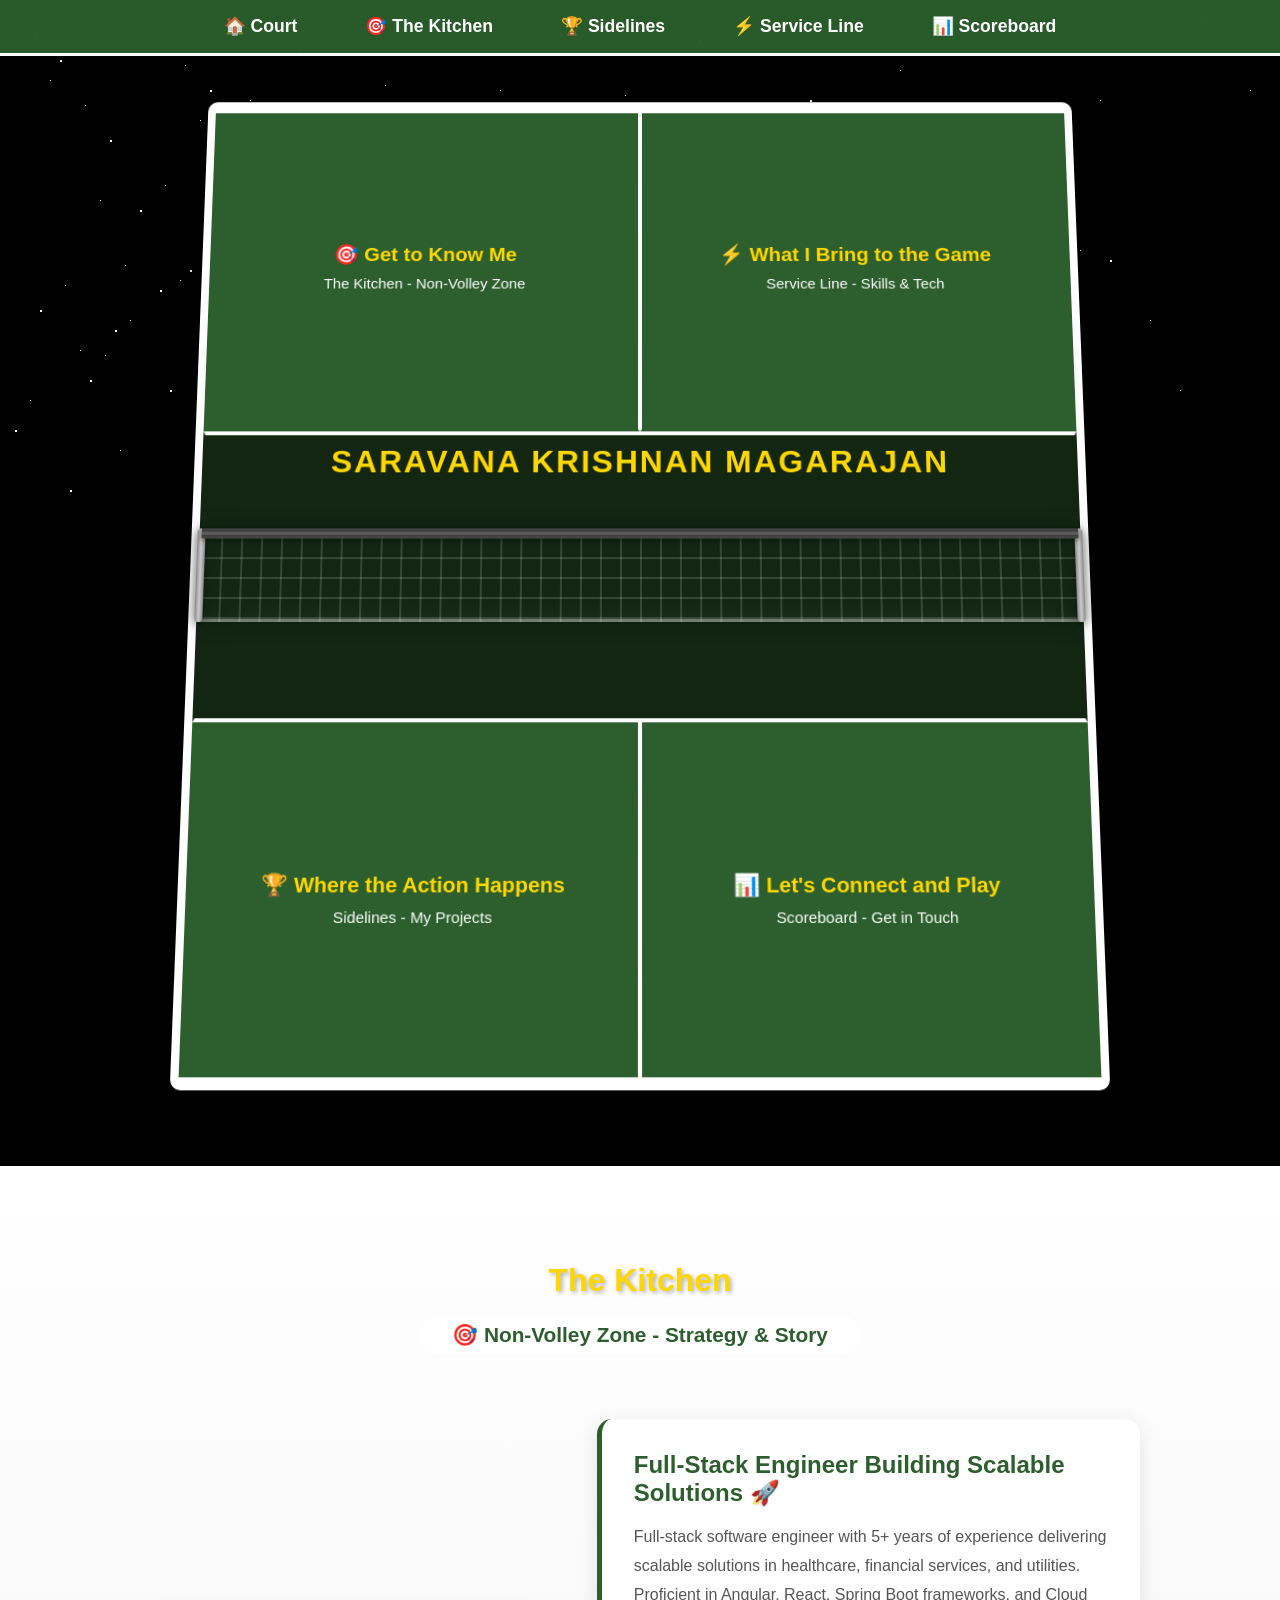
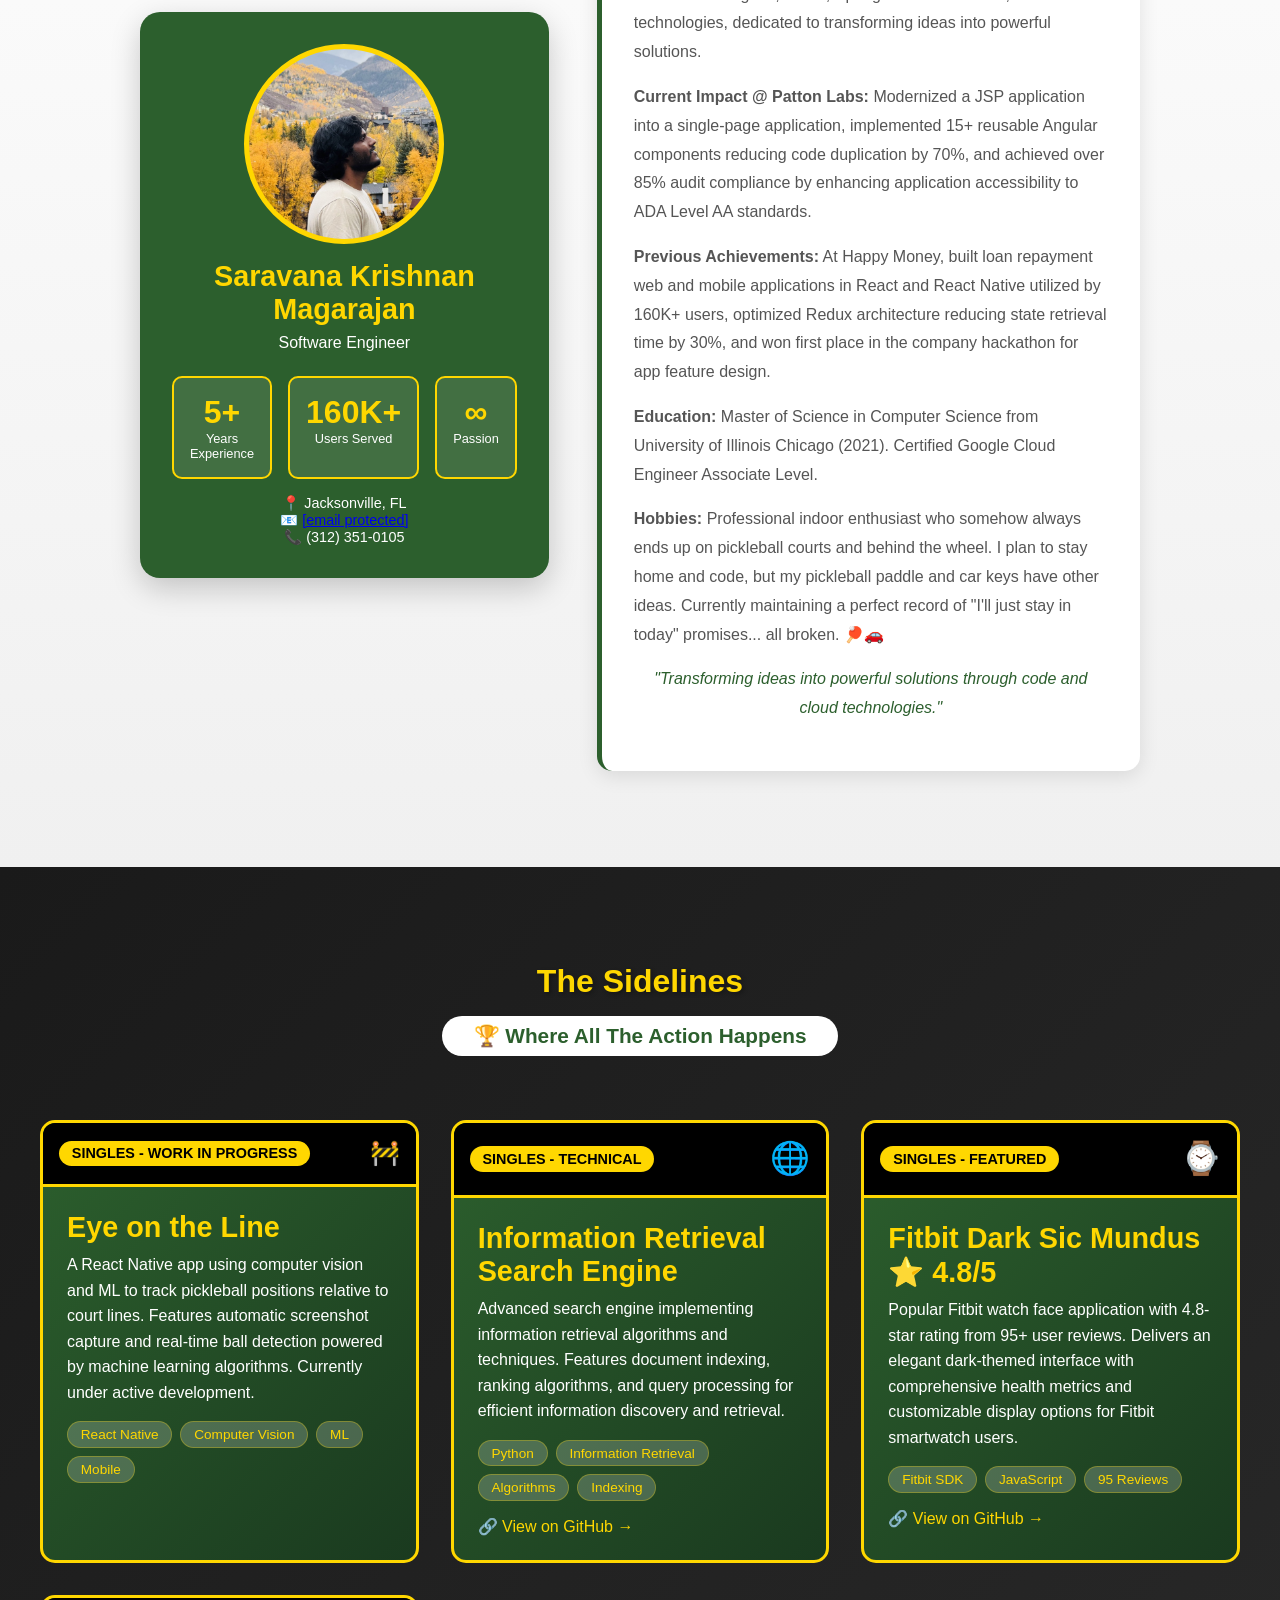
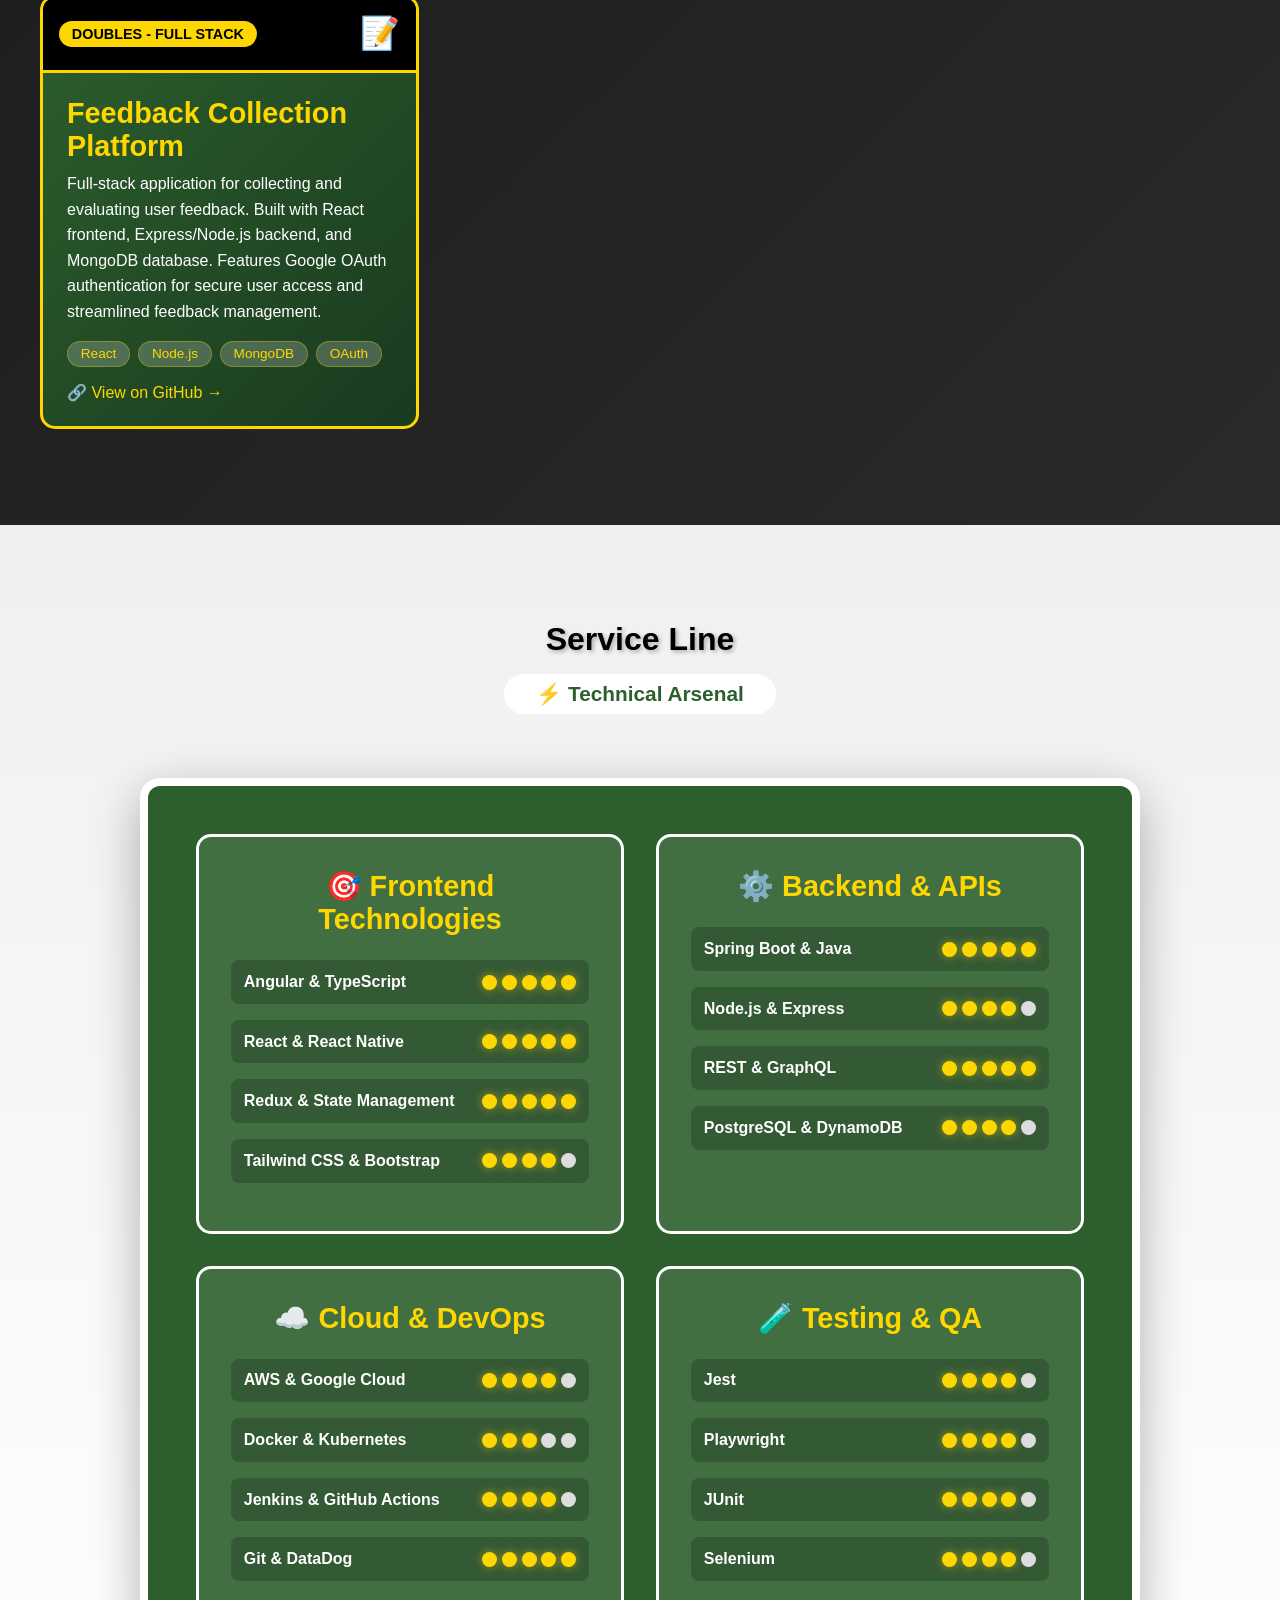
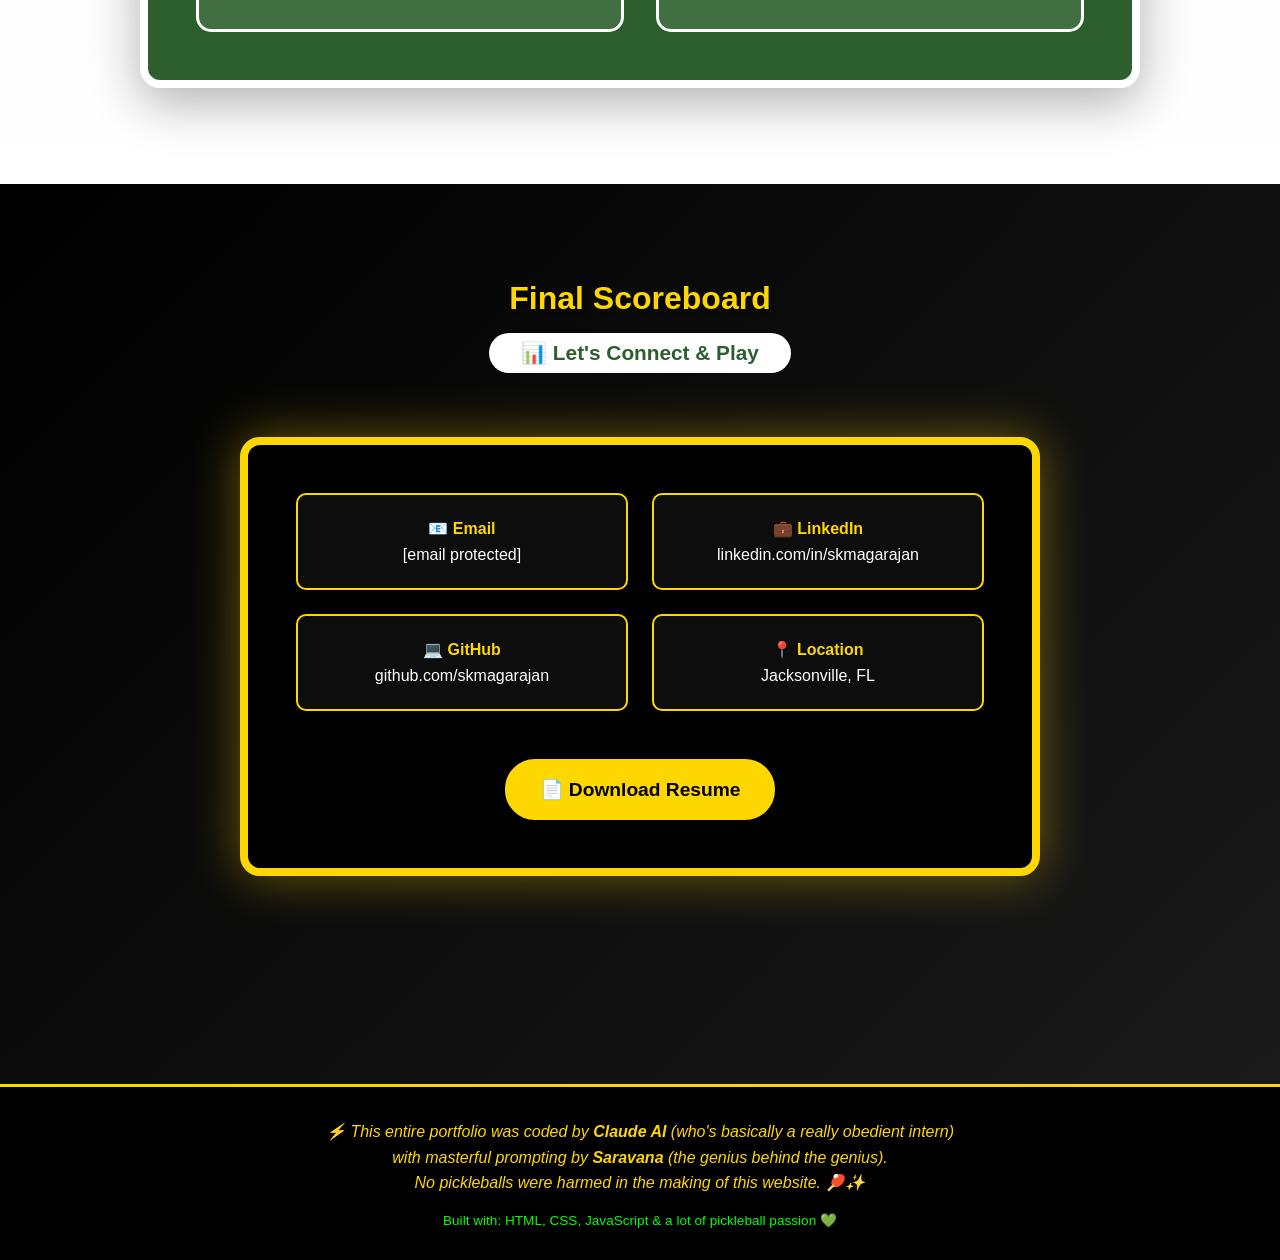
==== commit 7a7ab6a5: ":)" ====
--- a/index.html
+++ b/index.html
@@ -3,7 +3,13 @@
 <head>
     <meta charset="UTF-8">
     <meta name="viewport" content="width=device-width, initial-scale=1.0">
-    <title>Pickleball Portfolio - Wireframe/Mockup</title>
+    <title>Saravana Krishnan Magarajan Portfolio</title>
+    
+    <!-- Pickleball Favicon -->
+    <link rel="icon" type="image/x-icon" href="favicon.ico">
+    <link rel="icon" type="image/png" href="favicon.png">
+    <link rel="apple-touch-icon" href="favicon.png">
+    
     <style>
         * {
             margin: 0;
@@ -21,7 +27,7 @@
             position: relative;
         }
 
-        /* Starry Background */
+        /* Star Wars Style Starfield Background */
         body::before {
             content: '';
             position: fixed;
@@ -29,37 +35,95 @@
             left: 0;
             width: 100%;
             height: 100%;
-            background: 
-                radial-gradient(2px 2px at 20% 30%, white, transparent),
-                radial-gradient(2px 2px at 60% 70%, white, transparent),
-                radial-gradient(1px 1px at 50% 50%, white, transparent),
-                radial-gradient(1px 1px at 80% 10%, white, transparent),
-                radial-gradient(2px 2px at 90% 60%, white, transparent),
-                radial-gradient(1px 1px at 33% 85%, white, transparent),
-                radial-gradient(1px 1px at 15% 15%, white, transparent),
-                radial-gradient(2px 2px at 70% 40%, white, transparent),
-                radial-gradient(1px 1px at 25% 60%, white, transparent),
-                radial-gradient(1px 1px at 85% 85%, white, transparent),
-                radial-gradient(1px 1px at 45% 20%, white, transparent),
-                radial-gradient(2px 2px at 10% 80%, white, transparent),
-                radial-gradient(1px 1px at 95% 35%, white, transparent),
-                radial-gradient(1px 1px at 40% 90%, white, transparent),
-                radial-gradient(2px 2px at 5% 45%, white, transparent);
-            background-size: 200% 200%;
-            background-position: 0% 0%;
-            animation: twinkle 8s ease-in-out infinite;
+            background: #000000;
             pointer-events: none;
             z-index: 0;
-            opacity: 0.6;
-        }
-
-        @keyframes twinkle {
-            0%, 100% {
-                opacity: 0.6;
-            }
-            50% {
-                opacity: 0.8;
-            }
+        }
+
+        /* Multiple layers of stars */
+        .stars, .stars2, .stars3 {
+            position: fixed;
+            top: 0;
+            left: 0;
+            width: 100%;
+            height: 100%;
+            pointer-events: none;
+        }
+
+        .stars {
+            background: transparent;
+            box-shadow: 
+                10px 10px #FFF, 50px 80px #FFF, 150px 30px #FFF, 200px 120px #FFF,
+                300px 50px #FFF, 400px 180px #FFF, 500px 90px #FFF, 600px 200px #FFF,
+                700px 40px #FFF, 800px 160px #FFF, 900px 70px #FFF, 1000px 190px #FFF,
+                1100px 100px #FFF, 1200px 20px #FFF, 1300px 150px #FFF, 1400px 60px #FFF,
+                100px 200px #FFF, 250px 100px #FFF, 350px 250px #FFF, 450px 150px #FFF,
+                550px 300px #FFF, 650px 50px #FFF, 750px 220px #FFF, 850px 130px #FFF,
+                950px 280px #FFF, 1050px 170px #FFF, 1150px 320px #FFF, 1250px 90px #FFF,
+                80px 350px #FFF, 180px 280px #FFF, 280px 180px #FFF, 380px 330px #FFF,
+                480px 240px #FFF, 580px 380px #FFF, 680px 140px #FFF, 780px 290px #FFF,
+                880px 190px #FFF, 980px 340px #FFF, 1080px 250px #FFF, 1180px 390px #FFF,
+                30px 400px #FFF, 130px 320px #FFF, 230px 220px #FFF, 330px 370px #FFF,
+                430px 270px #FFF, 530px 420px #FFF, 630px 180px #FFF, 730px 330px #FFF,
+                120px 450px #FFF, 220px 360px #FFF, 320px 260px #FFF, 420px 410px #FFF,
+                520px 310px #FFF, 620px 460px #FFF, 720px 210px #FFF, 820px 370px #FFF;
+            width: 1px;
+            height: 1px;
+            animation: twinkle1 2s infinite ease-in-out;
+            z-index: 0;
+        }
+
+        .stars2 {
+            background: transparent;
+            box-shadow: 
+                60px 60px #FFF, 110px 140px #FFF, 210px 90px #FFF, 310px 180px #FFF,
+                410px 110px #FFF, 510px 240px #FFF, 610px 150px #FFF, 710px 270px #FFF,
+                810px 100px #FFF, 910px 230px #FFF, 1010px 130px #FFF, 1110px 260px #FFF,
+                160px 290px #FFF, 260px 190px #FFF, 360px 320px #FFF, 460px 220px #FFF,
+                560px 350px #FFF, 660px 120px #FFF, 760px 280px #FFF, 860px 170px #FFF,
+                40px 310px #FFF, 140px 210px #FFF, 240px 340px #FFF, 340px 240px #FFF,
+                440px 370px #FFF, 540px 160px #FFF, 640px 300px #FFF, 740px 200px #FFF,
+                90px 380px #FFF, 190px 270px #FFF, 290px 400px #FFF, 390px 290px #FFF,
+                490px 420px #FFF, 590px 200px #FFF, 690px 340px #FFF, 790px 230px #FFF,
+                15px 430px #FFF, 115px 330px #FFF, 215px 450px #FFF, 315px 340px #FFF,
+                415px 470px #FFF, 515px 250px #FFF, 615px 380px #FFF, 715px 280px #FFF,
+                70px 490px #FFF, 170px 390px #FFF, 270px 510px #FFF, 370px 400px #FFF;
+            width: 2px;
+            height: 2px;
+            animation: twinkle2 3s infinite ease-in-out;
+            z-index: 0;
+        }
+
+        .stars3 {
+            background: transparent;
+            box-shadow: 
+                35px 35px #FFF, 85px 105px #FFF, 185px 65px #FFF, 285px 145px #FFF,
+                385px 85px #FFF, 485px 205px #FFF, 585px 115px #FFF, 685px 235px #FFF,
+                125px 265px #FFF, 225px 165px #FFF, 325px 295px #FFF, 425px 195px #FFF,
+                525px 325px #FFF, 625px 95px #FFF, 725px 255px #FFF, 825px 155px #FFF,
+                65px 285px #FFF, 165px 185px #FFF, 265px 315px #FFF, 365px 215px #FFF,
+                465px 345px #FFF, 565px 135px #FFF, 665px 275px #FFF, 765px 175px #FFF,
+                105px 355px #FFF, 205px 245px #FFF, 305px 375px #FFF, 405px 265px #FFF,
+                505px 395px #FFF, 605px 175px #FFF, 705px 315px #FFF, 805px 205px #FFF;
+            width: 1px;
+            height: 1px;
+            animation: twinkle3 4s infinite ease-in-out;
+            z-index: 0;
+        }
+
+        @keyframes twinkle1 {
+            0%, 100% { opacity: 1; }
+            50% { opacity: 0.3; }
+        }
+
+        @keyframes twinkle2 {
+            0%, 100% { opacity: 0.8; }
+            50% { opacity: 0.2; }
+        }
+
+        @keyframes twinkle3 {
+            0%, 100% { opacity: 0.6; }
+            50% { opacity: 0.1; }
         }
 
         /* Navigation */
@@ -312,13 +376,164 @@
         }
 
         .name-area h1 {
-            font-size: 1.5rem;
+            font-size: 2.5rem;
             color: #FFD700;
-            text-shadow: 0 0 20px rgba(255, 215, 0, 0.5);
+            text-shadow: none;
             margin: 0;
             letter-spacing: 2px;
             line-height: 1.2;
             white-space: nowrap;
+            max-width: 100%;
+            overflow: hidden;
+            text-overflow: ellipsis;
+        }
+
+        /* Rotating subtitle below name */
+        .rotating-subtitle {
+            font-size: 1.3rem;
+            color: #FFD700;
+            letter-spacing: 2px;
+            margin-top: 0.5rem;
+            height: 2rem;
+            position: relative;
+            overflow: hidden;
+        }
+
+        .rotating-subtitle span {
+            position: absolute;
+            width: 100%;
+            text-align: center;
+            opacity: 0;
+            animation: rotateSubtitle 12s infinite;
+            white-space: nowrap;
+            top: 0;
+            left: 0;
+        }
+
+        .rotating-subtitle span:nth-child(1) {
+            animation-delay: 0s;
+        }
+
+        .rotating-subtitle span:nth-child(2) {
+            animation-delay: 3s;
+        }
+
+        .rotating-subtitle span:nth-child(3) {
+            animation-delay: 6s;
+        }
+
+        .rotating-subtitle span:nth-child(4) {
+            animation-delay: 9s;
+        }
+
+        @keyframes rotateSubtitle {
+            0% {
+                opacity: 1;
+                transform: translateY(0);
+            }
+            20% {
+                opacity: 1;
+                transform: translateY(0);
+            }
+            25% {
+                opacity: 0;
+                transform: translateY(-20px);
+            }
+            100% {
+                opacity: 0;
+                transform: translateY(-20px);
+            }
+        }
+
+        /* Rotating Text Animation */
+        .rotating-text {
+            font-size: 2.5rem;
+            color: #FFD700;
+            letter-spacing: 2px;
+            height: 3rem;
+            position: relative;
+            overflow: hidden;
+            font-weight: normal;
+        }
+
+        .rotating-text span {
+            position: absolute;
+            width: 100%;
+            text-align: center;
+            opacity: 0;
+            animation: rotateText 12s infinite;
+            white-space: nowrap;
+            top: 0;
+            left: 0;
+        }
+
+        .rotating-text span:nth-child(1) {
+            animation-delay: 0s;
+        }
+
+        .rotating-text span:nth-child(2) {
+            animation-delay: 3s;
+        }
+
+        .rotating-text span:nth-child(3) {
+            animation-delay: 6s;
+        }
+
+        .rotating-text span:nth-child(4) {
+            animation-delay: 9s;
+        }
+
+        @keyframes rotateText {
+            0% {
+                opacity: 1;
+                transform: translateY(0);
+            }
+            20% {
+                opacity: 1;
+                transform: translateY(0);
+            }
+            25% {
+                opacity: 0;
+                transform: translateY(-20px);
+            }
+            100% {
+                opacity: 0;
+                transform: translateY(-20px);
+            }
+        }
+
+        /* Responsive name sizing based on viewport */
+        @media (max-width: 1400px) {
+            .name-area h1 {
+                font-size: 2rem;
+            }
+
+            .rotating-subtitle {
+                font-size: 1.1rem;
+                height: 1.8rem;
+            }
+        }
+
+        @media (max-width: 1200px) {
+            .name-area h1 {
+                font-size: 1.7rem;
+            }
+
+            .rotating-subtitle {
+                font-size: 1rem;
+                height: 1.6rem;
+            }
+        }
+
+        @media (max-width: 1024px) {
+            .name-area h1 {
+                font-size: 1.5rem;
+            }
+
+            .rotating-subtitle {
+                font-size: 0.9rem;
+                height: 1.4rem;
+            }
         }
 
         /* Net Area - Unified single row */
@@ -798,6 +1013,45 @@
             border-radius: 20px;
             padding: 3rem;
             box-shadow: 0 0 50px rgba(255, 215, 0, 0.4);
+            position: relative;
+            overflow: hidden;
+        }
+
+        /* Stars behind contact boxes */
+        .contact-scoreboard::before {
+            content: '';
+            position: absolute;
+            top: 0;
+            left: 0;
+            width: 100%;
+            height: 100%;
+            background: transparent;
+            box-shadow: 
+                30px 50px 1px 1px #FFF, 80px 120px 1px 1px #FFF, 150px 80px 1px 1px #FFF,
+                220px 160px 1px 1px #FFF, 290px 90px 1px 1px #FFF, 360px 180px 1px 1px #FFF,
+                60px 200px 1px 1px #FFF, 130px 40px 1px 1px #FFF, 200px 220px 1px 1px #FFF,
+                270px 130px 1px 1px #FFF, 340px 60px 1px 1px #FFF, 410px 240px 1px 1px #FFF,
+                90px 170px 1px 1px #FFF, 160px 110px 1px 1px #FFF, 230px 190px 1px 1px #FFF,
+                300px 70px 1px 1px #FFF, 370px 150px 1px 1px #FFF, 440px 210px 1px 1px #FFF,
+                50px 140px 2px 2px #FFF, 120px 90px 2px 2px #FFF, 190px 230px 2px 2px #FFF,
+                260px 100px 2px 2px #FFF, 330px 200px 2px 2px #FFF, 400px 130px 2px 2px #FFF,
+                70px 250px 1px 1px #FFF, 140px 160px 1px 1px #FFF, 210px 70px 1px 1px #FFF,
+                280px 210px 1px 1px #FFF, 350px 110px 1px 1px #FFF, 420px 180px 1px 1px #FFF,
+                100px 100px 1px 1px #FFF, 170px 200px 1px 1px #FFF, 240px 140px 1px 1px #FFF,
+                310px 50px 1px 1px #FFF, 380px 220px 1px 1px #FFF, 450px 90px 1px 1px #FFF;
+            animation: twinkleContact 3s infinite ease-in-out;
+            pointer-events: none;
+            z-index: 0;
+        }
+
+        @keyframes twinkleContact {
+            0%, 100% { opacity: 0.8; }
+            50% { opacity: 0.3; }
+        }
+
+        .contact-scoreboard > * {
+            position: relative;
+            z-index: 1;
         }
 
         .final-score {
@@ -888,8 +1142,14 @@
             }
 
             .name-area h1 {
-                font-size: 1.1rem;
+                font-size: 1.3rem;
                 letter-spacing: 1px;
+                max-width: 95%;
+            }
+
+            .rotating-subtitle {
+                font-size: 0.8rem;
+                height: 1.2rem;
             }
 
             .title-text {
@@ -930,8 +1190,14 @@
             }
 
             .name-area h1 {
-                font-size: 0.85rem;
+                font-size: 0.9rem;
                 letter-spacing: 0.5px;
+                max-width: 90%;
+            }
+
+            .rotating-subtitle {
+                font-size: 0.65rem;
+                height: 1rem;
             }
 
             .title-text {
@@ -1004,6 +1270,11 @@
     </style>
 </head>
 <body>
+    <!-- Star Wars Style Starfield Layers -->
+    <div class="stars"></div>
+    <div class="stars2"></div>
+    <div class="stars3"></div>
+
     <!-- Navigation -->
     <nav>
         <button class="hamburger" id="hamburger">
@@ -1049,7 +1320,15 @@
 
                 <!-- Name Area - Full Width -->
                 <div class="court-zone name-area">
-                    <h1>SARAVANA KRISHNAN MAGARAJAN</h1>
+                    <div style="text-align: center;">
+                        <h1>SARAVANA KRISHNAN MAGARAJAN</h1>
+                        <div class="rotating-subtitle">
+                            <span>Full Stack Engineer</span>
+                            <span>Cloud Enthusiast</span>
+                            <span>Problem Solver</span>
+                            <span>Pickleball Lover</span>
+                        </div>
+                    </div>
                 </div>
 
                 <!-- Net Area - Unified (no center line) -->
@@ -1066,8 +1345,6 @@
 
                 <!-- Unified Title Row (4th row) with white bottom border -->
                 <div class="court-zone spacing-title-area">
-                    <div class="title-text">Software Engineer</div>
-                    <div class="title-text">Pickleball Lover</div>
                 </div>
 
                 <!-- Bottom Navigation - Where Action Happens (left) and Let's Connect (right) -->
@@ -1279,7 +1556,7 @@
     <!-- Skills Section - Service Line -->
     <section id="skills">
         <div class="section-header">
-            <h2>Service Line</h2>
+            <h2 style="color: #000000;">Service Line</h2>
             <span class="subtitle">⚡ Technical Arsenal</span>
         </div>
 
@@ -1502,6 +1779,18 @@
             </div>
         </div>
     </section>
+
+    <!-- Footer Credit -->
+    <footer style="background: rgba(0, 0, 0, 0.9); padding: 2rem; text-align: center; border-top: 3px solid #FFD700; position: relative; z-index: 1;">
+        <p style="color: #FFD700; font-size: 1rem; font-style: italic; margin: 0; line-height: 1.6;">
+            ⚡ This entire portfolio was coded by <strong>Claude AI</strong> (who's basically a really obedient intern) 
+            <br>with masterful prompting by <strong>Saravana</strong> (the genius behind the genius). 
+            <br>No pickleballs were harmed in the making of this website. 🏓✨
+        </p>
+        <p style="color: #00FF00; font-size: 0.85rem; margin-top: 1rem;">
+            Built with: HTML, CSS, JavaScript & a lot of pickleball passion 💚
+        </p>
+    </footer>
 
     <script data-cfasync="false" src="/cdn-cgi/scripts/5c5dd728/cloudflare-static/email-decode.min.js"></script><script data-cfasync="false" src="/cdn-cgi/scripts/5c5dd728/cloudflare-static/email-decode.min.js"></script>
     <script>
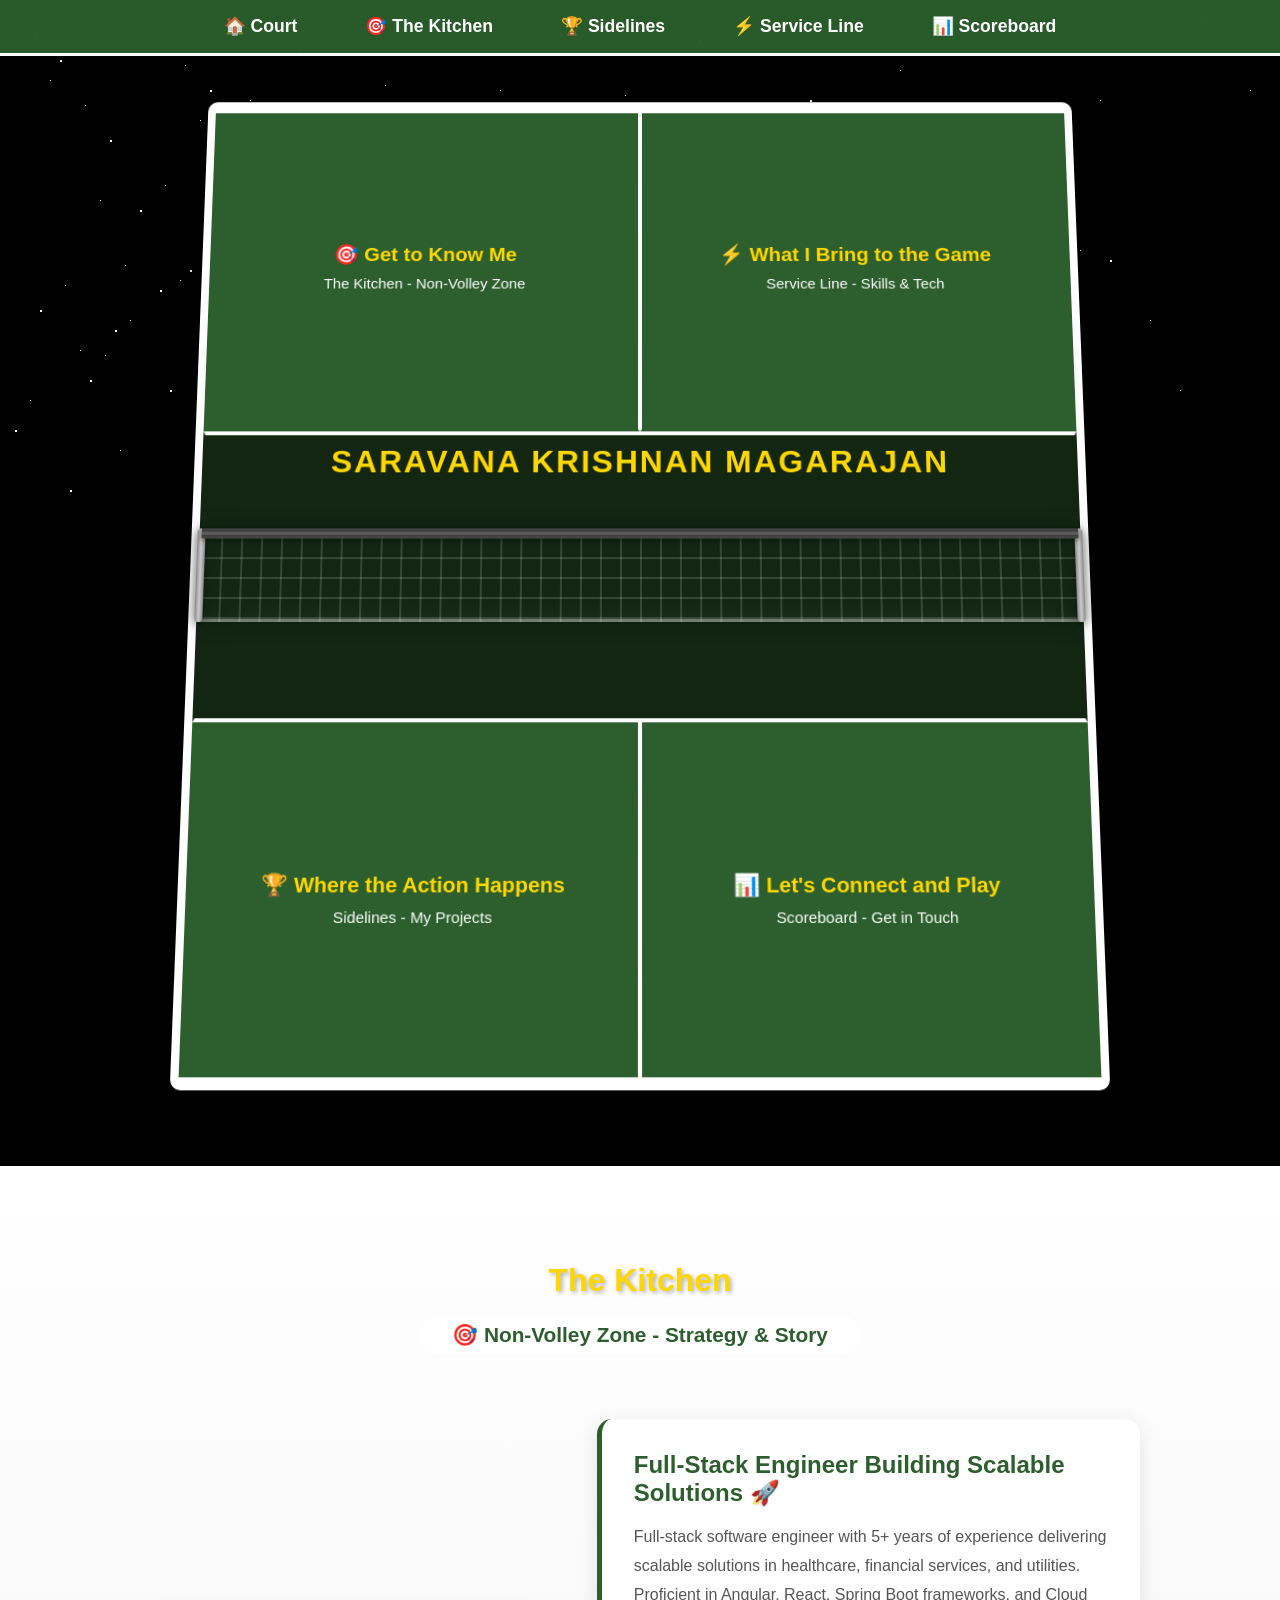
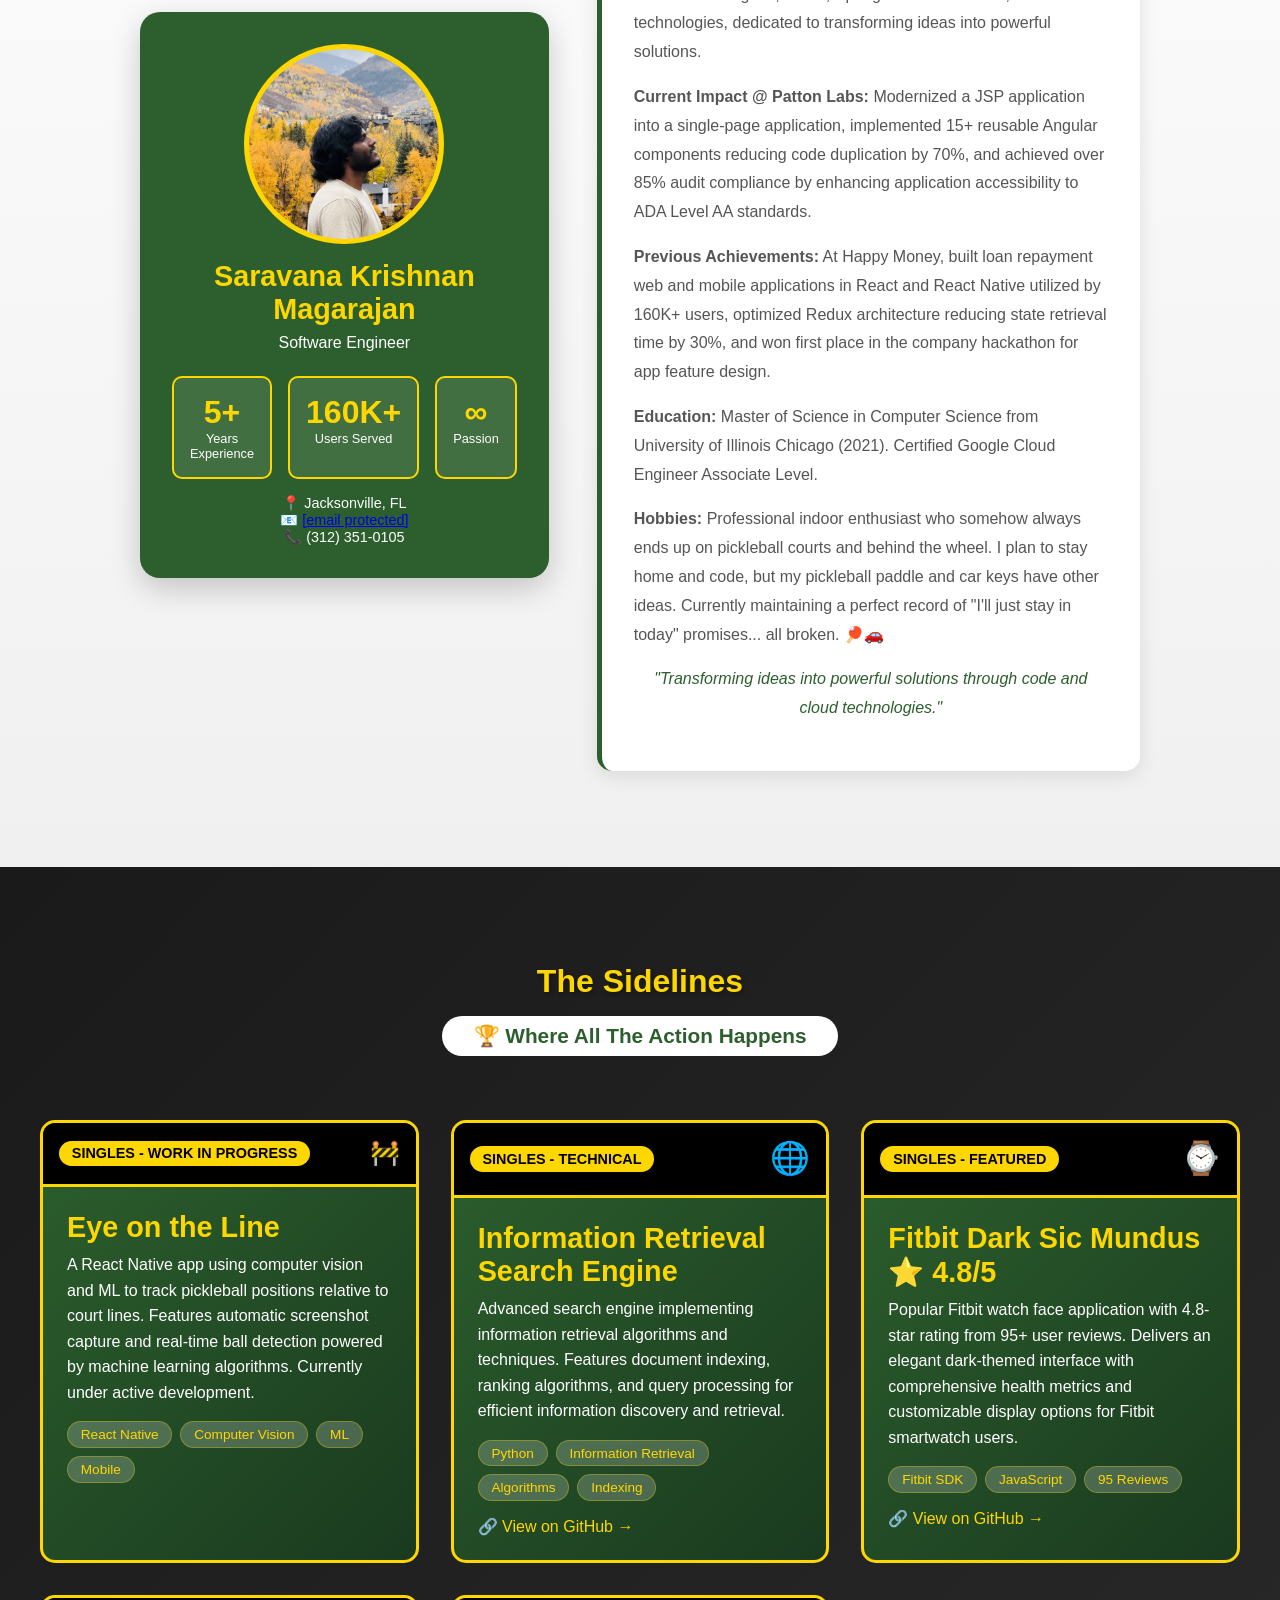
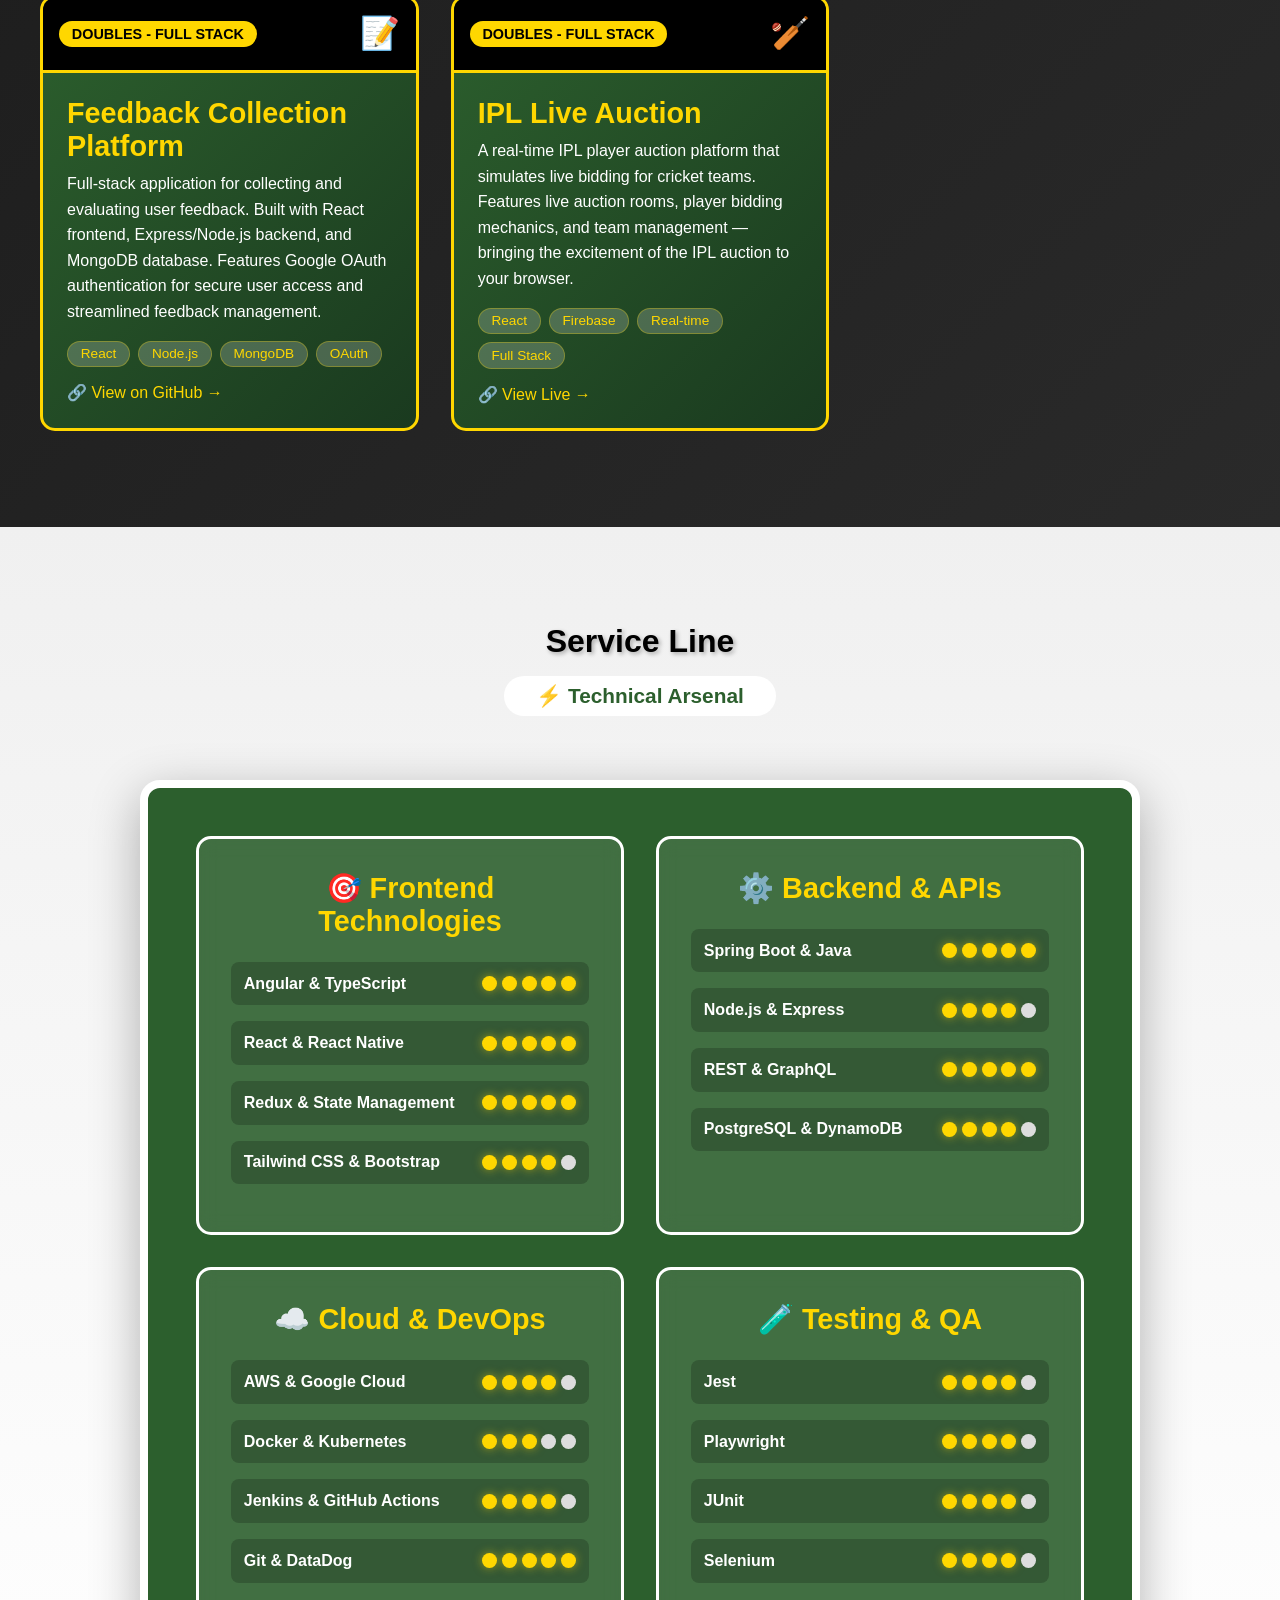
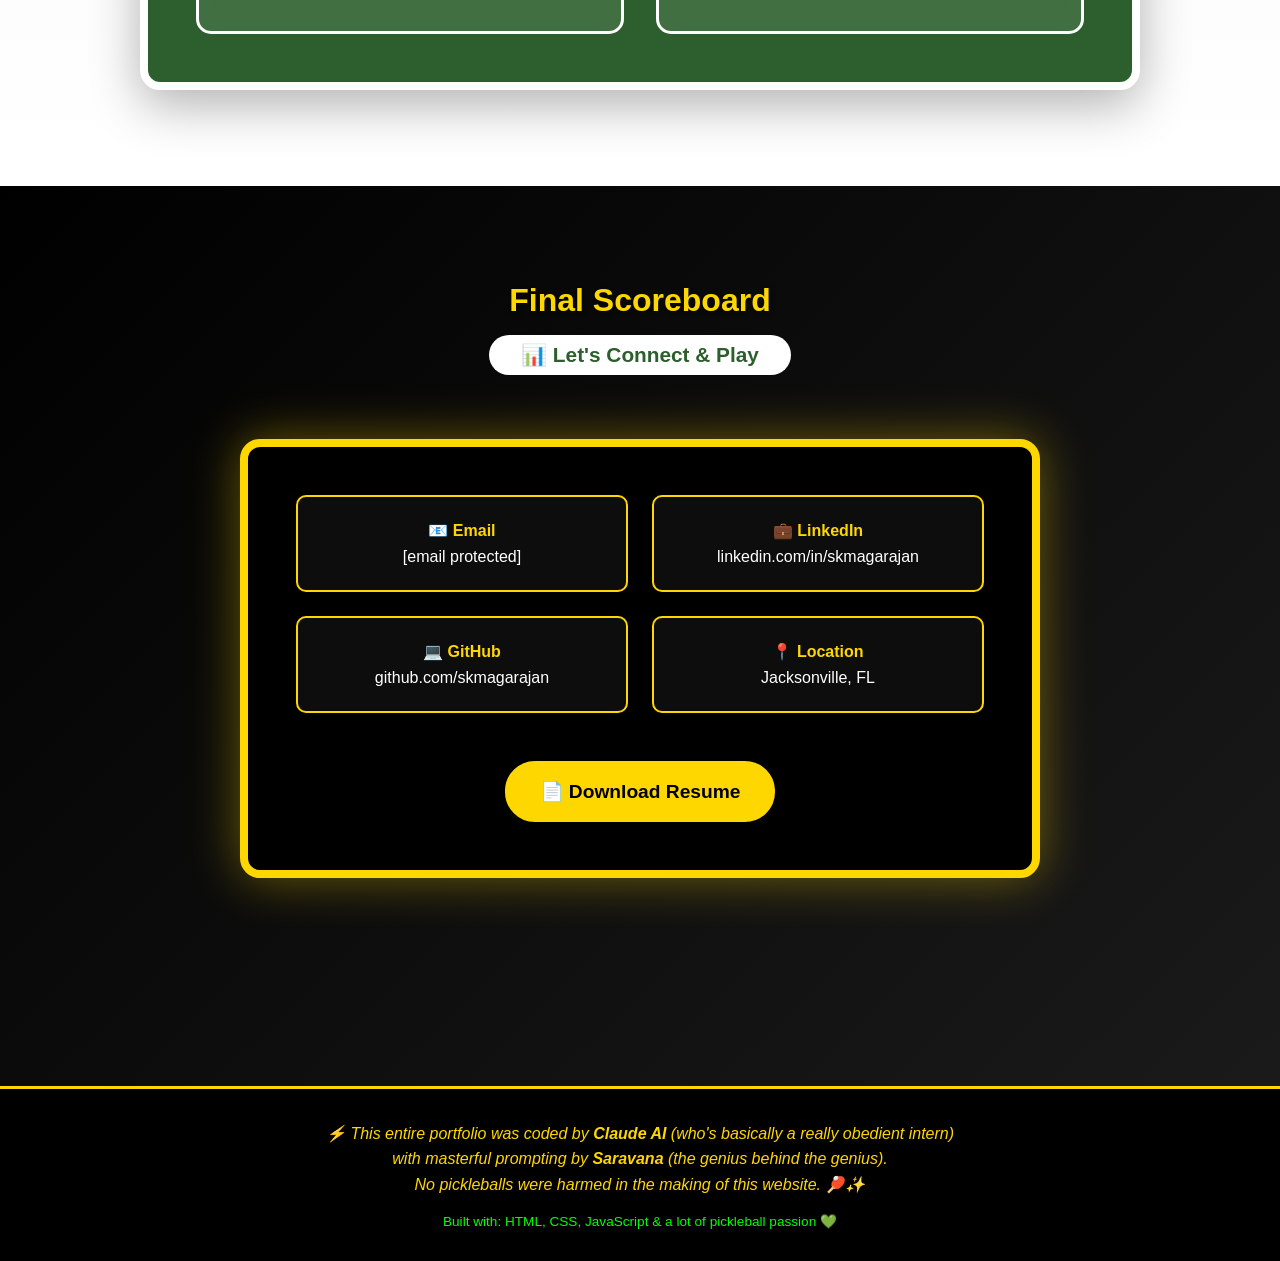
==== commit cb2ecf6d: "Add IPL Live Auction project to projects section Co-Authored-By: Claude Sonnet 4.6 <noreply@anthropi" ====
--- a/index.html
+++ b/index.html
@@ -1550,6 +1550,33 @@
                     </a>
                 </div>
             </div>
+            <!-- IPL Live Auction -->
+            <div class="match-card">
+                <div class="match-header">
+                    <div class="match-score">
+                        <span class="match-type">DOUBLES - FULL STACK</span>
+                        <span class="score" style="font-size: 2rem;">🏏</span>
+                    </div>
+                </div>
+                <div class="match-content">
+                    <h3>IPL Live Auction</h3>
+                    <p>
+                        A real-time IPL player auction platform that simulates live bidding for cricket teams.
+                        Features live auction rooms, player bidding mechanics, and team management —
+                        bringing the excitement of the IPL auction to your browser.
+                    </p>
+                    <div class="tech-tags">
+                        <span class="tech-tag">React</span>
+                        <span class="tech-tag">Firebase</span>
+                        <span class="tech-tag">Real-time</span>
+                        <span class="tech-tag">Full Stack</span>
+                    </div>
+                    <a href="https://ipl-live-auction-dev.web.app/" target="_blank"
+                       style="color: #FFD700; text-decoration: none; margin-top: 1rem; display: inline-block;">
+                        🔗 View Live →
+                    </a>
+                </div>
+            </div>
         </div>
     </section>
 
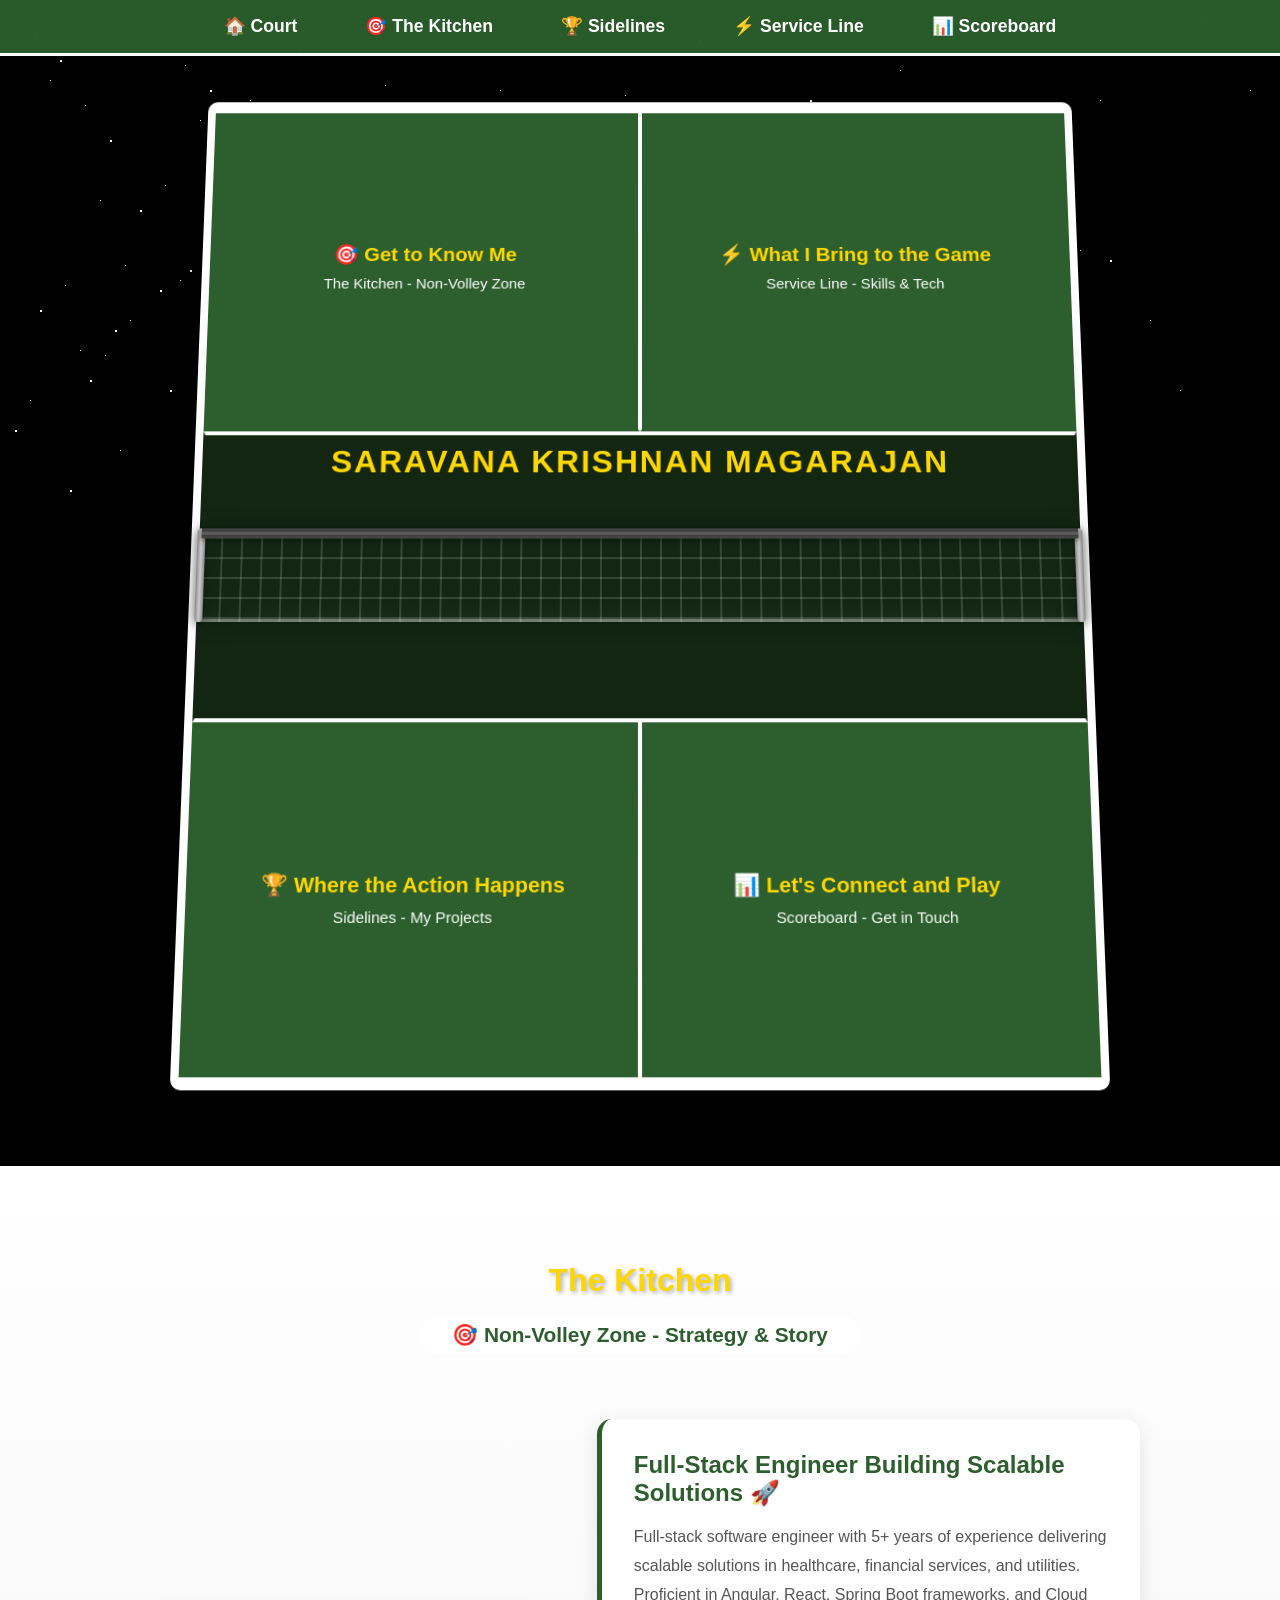
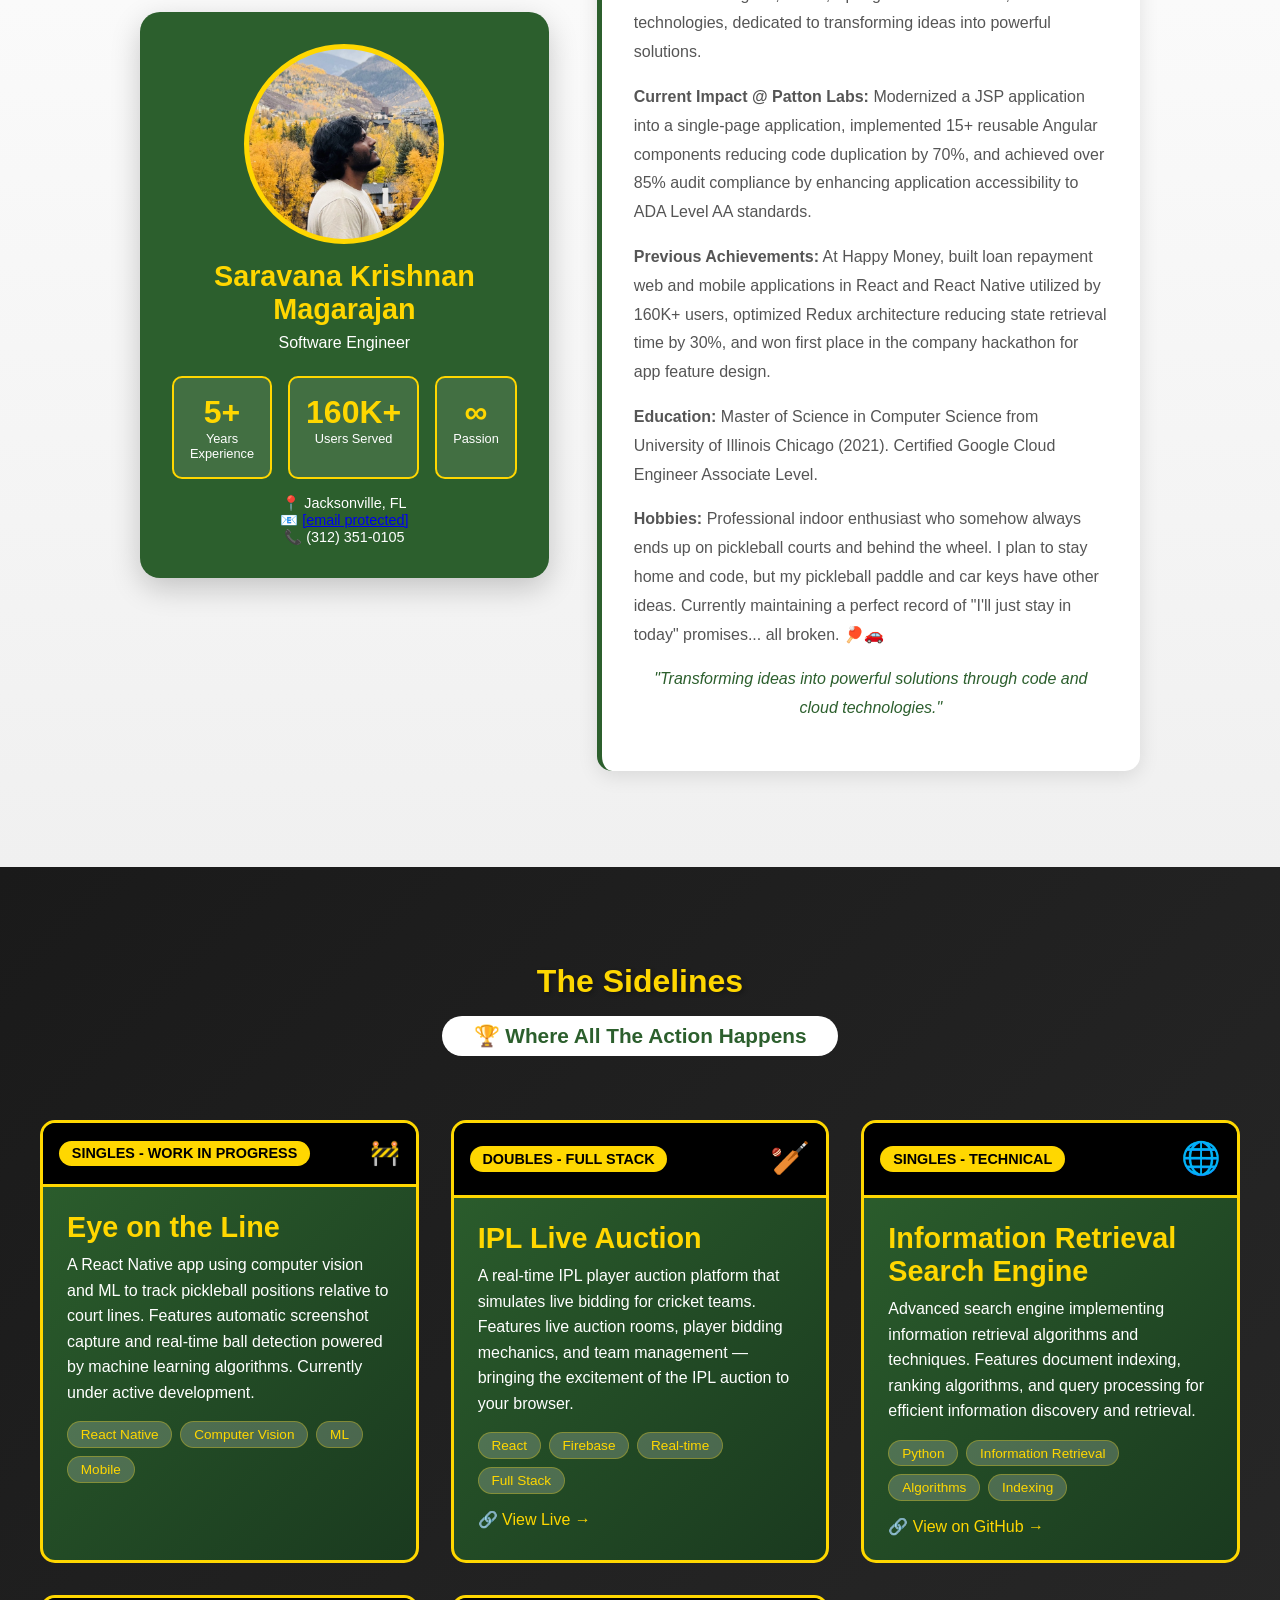
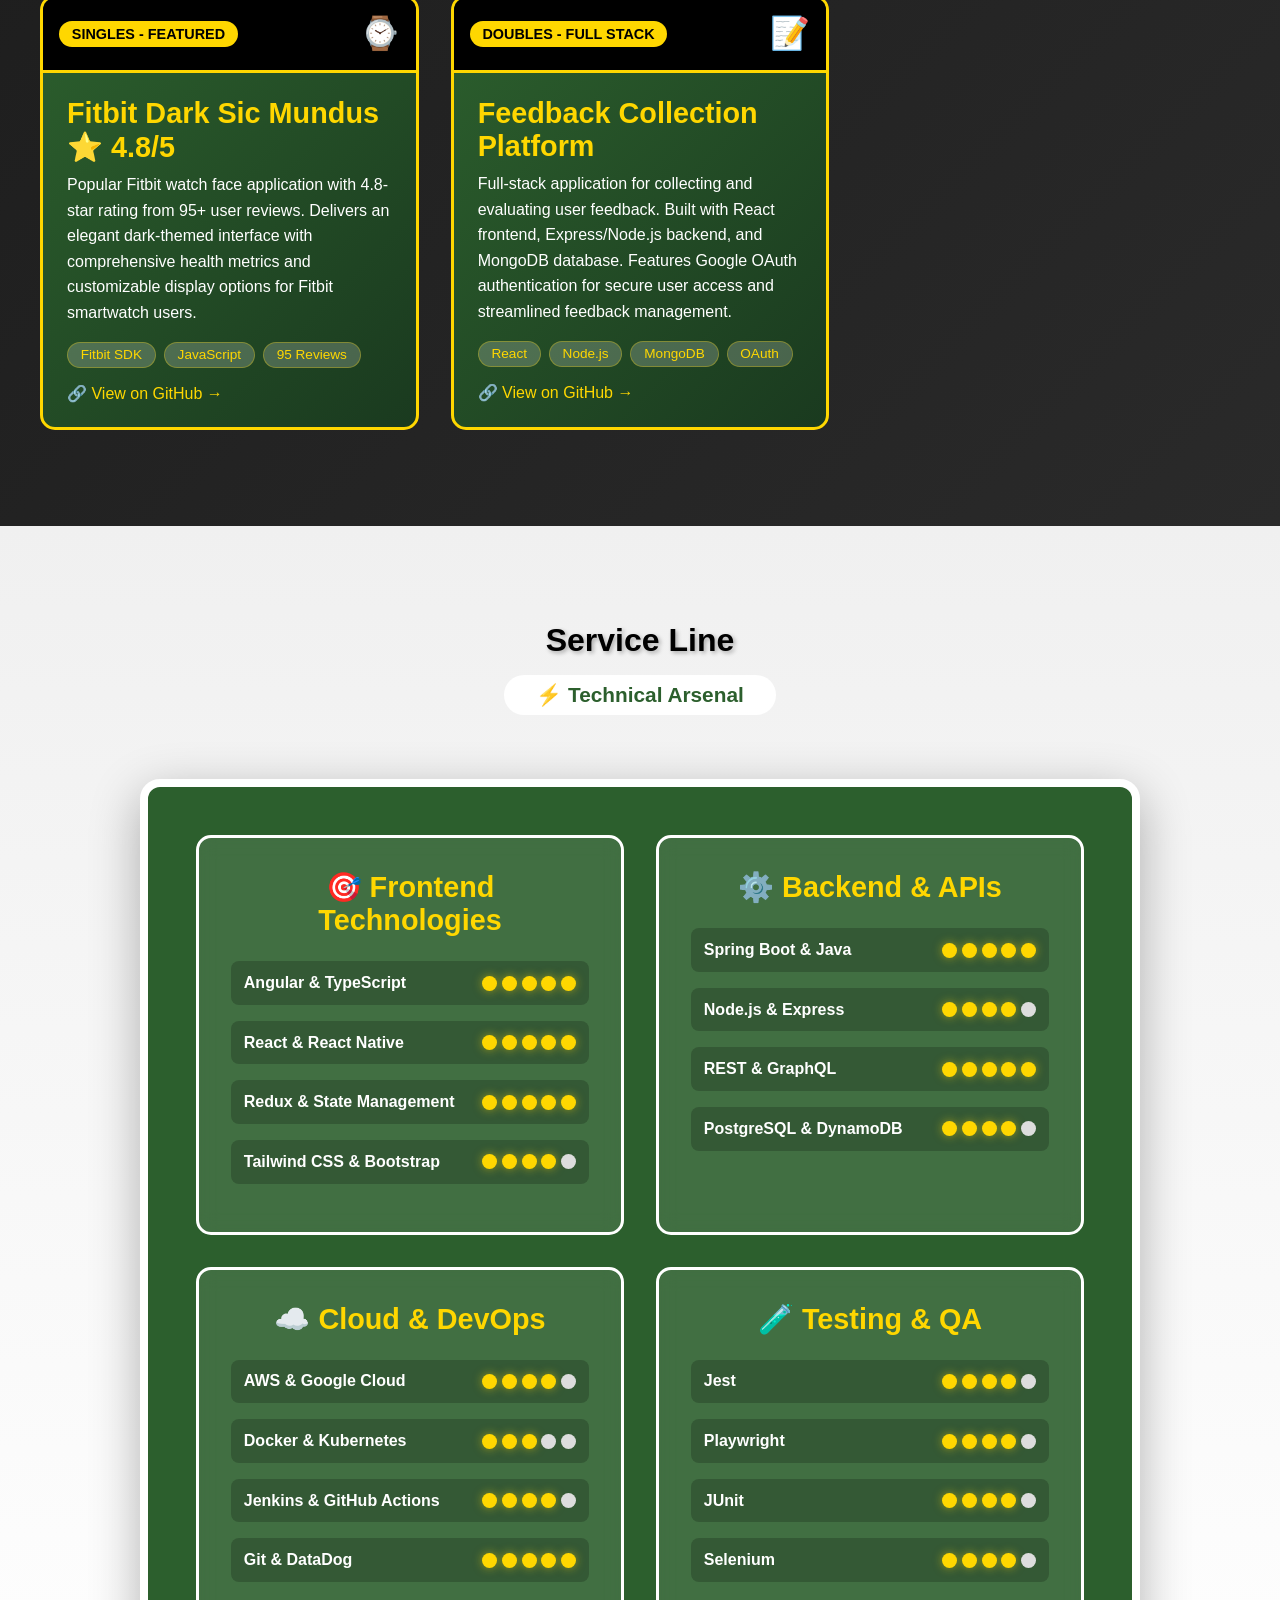
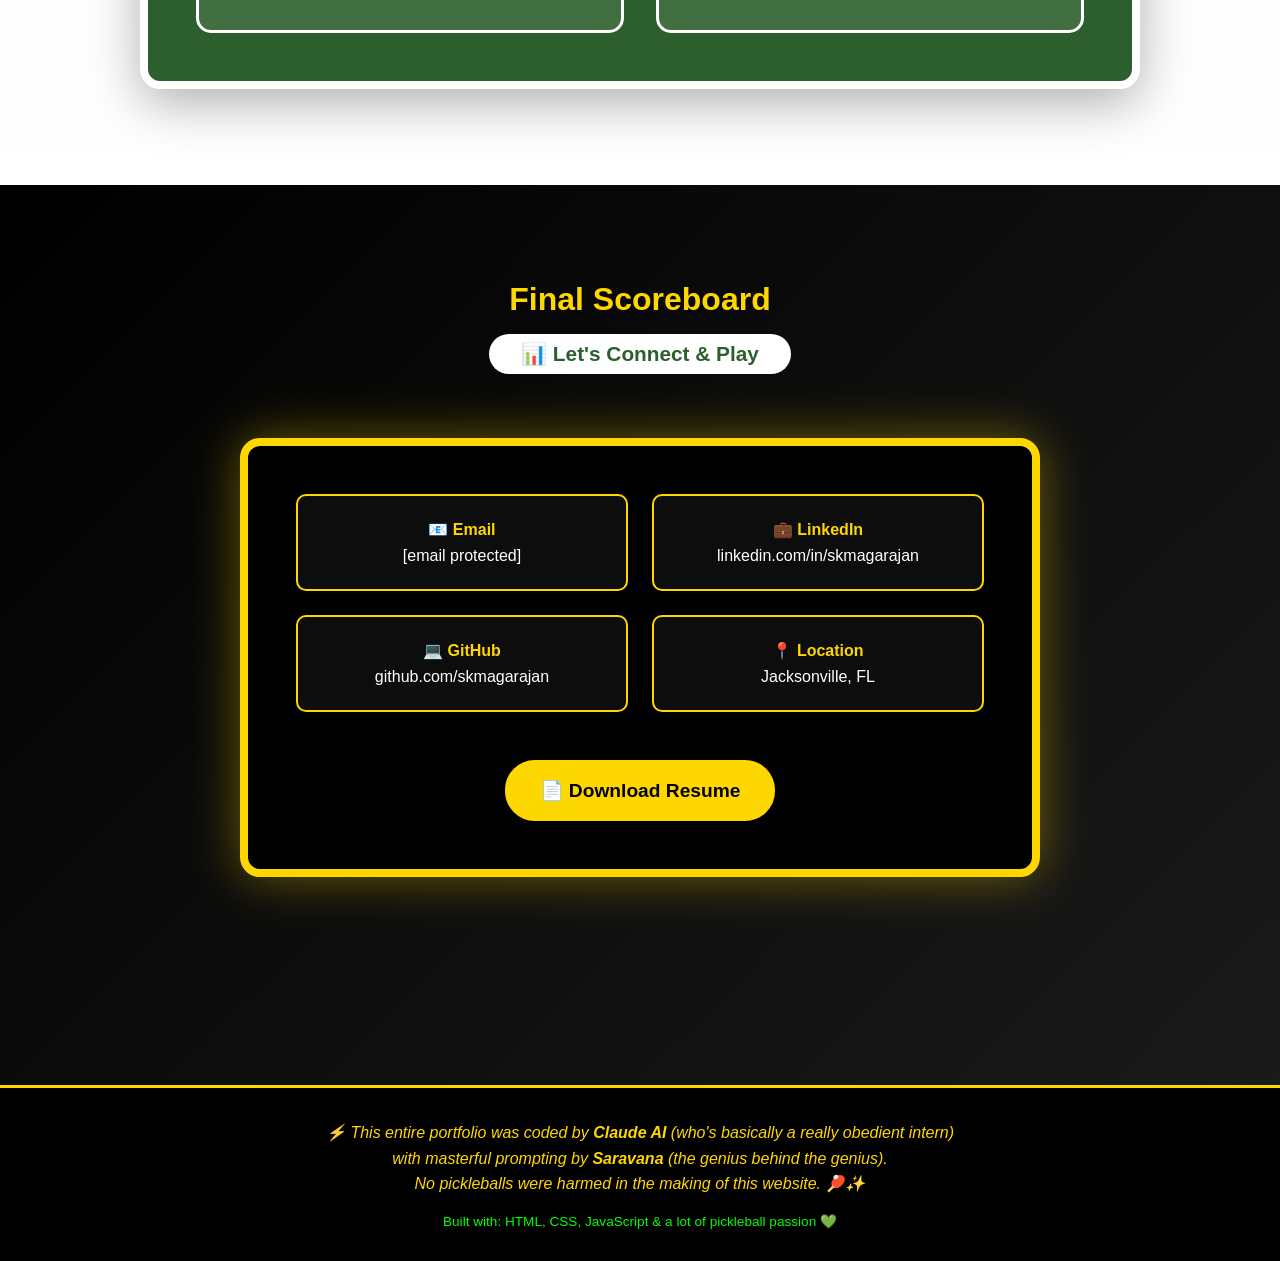
==== commit baf03d85: "Move IPL Live Auction card next to Eye on the Line Co-Authored-By: Claude Sonnet 4.6 <noreply@anthro" ====
--- a/index.html
+++ b/index.html
@@ -1455,8 +1455,8 @@
                 <div class="match-content">
                     <h3>Eye on the Line</h3>
                     <p>
-                        A React Native app using computer vision and ML to track pickleball positions 
-                        relative to court lines. Features automatic screenshot capture and real-time 
+                        A React Native app using computer vision and ML to track pickleball positions
+                        relative to court lines. Features automatic screenshot capture and real-time
                         ball detection powered by machine learning algorithms. Currently under active development.
                     </p>
                     <div class="tech-tags">
@@ -1465,6 +1465,34 @@
                         <span class="tech-tag">ML</span>
                         <span class="tech-tag">Mobile</span>
                     </div>
+                </div>
+            </div>
+
+            <!-- IPL Live Auction -->
+            <div class="match-card">
+                <div class="match-header">
+                    <div class="match-score">
+                        <span class="match-type">DOUBLES - FULL STACK</span>
+                        <span class="score" style="font-size: 2rem;">🏏</span>
+                    </div>
+                </div>
+                <div class="match-content">
+                    <h3>IPL Live Auction</h3>
+                    <p>
+                        A real-time IPL player auction platform that simulates live bidding for cricket teams.
+                        Features live auction rooms, player bidding mechanics, and team management —
+                        bringing the excitement of the IPL auction to your browser.
+                    </p>
+                    <div class="tech-tags">
+                        <span class="tech-tag">React</span>
+                        <span class="tech-tag">Firebase</span>
+                        <span class="tech-tag">Real-time</span>
+                        <span class="tech-tag">Full Stack</span>
+                    </div>
+                    <a href="https://ipl-live-auction-dev.web.app/" target="_blank"
+                       style="color: #FFD700; text-decoration: none; margin-top: 1rem; display: inline-block;">
+                        🔗 View Live →
+                    </a>
                 </div>
             </div>
 
@@ -1547,33 +1575,6 @@
                     <a href="https://github.com/skmagarajan/FullStackReact" target="_blank" 
                        style="color: #FFD700; text-decoration: none; margin-top: 1rem; display: inline-block;">
                         🔗 View on GitHub →
-                    </a>
-                </div>
-            </div>
-            <!-- IPL Live Auction -->
-            <div class="match-card">
-                <div class="match-header">
-                    <div class="match-score">
-                        <span class="match-type">DOUBLES - FULL STACK</span>
-                        <span class="score" style="font-size: 2rem;">🏏</span>
-                    </div>
-                </div>
-                <div class="match-content">
-                    <h3>IPL Live Auction</h3>
-                    <p>
-                        A real-time IPL player auction platform that simulates live bidding for cricket teams.
-                        Features live auction rooms, player bidding mechanics, and team management —
-                        bringing the excitement of the IPL auction to your browser.
-                    </p>
-                    <div class="tech-tags">
-                        <span class="tech-tag">React</span>
-                        <span class="tech-tag">Firebase</span>
-                        <span class="tech-tag">Real-time</span>
-                        <span class="tech-tag">Full Stack</span>
-                    </div>
-                    <a href="https://ipl-live-auction-dev.web.app/" target="_blank"
-                       style="color: #FFD700; text-decoration: none; margin-top: 1rem; display: inline-block;">
-                        🔗 View Live →
                     </a>
                 </div>
             </div>
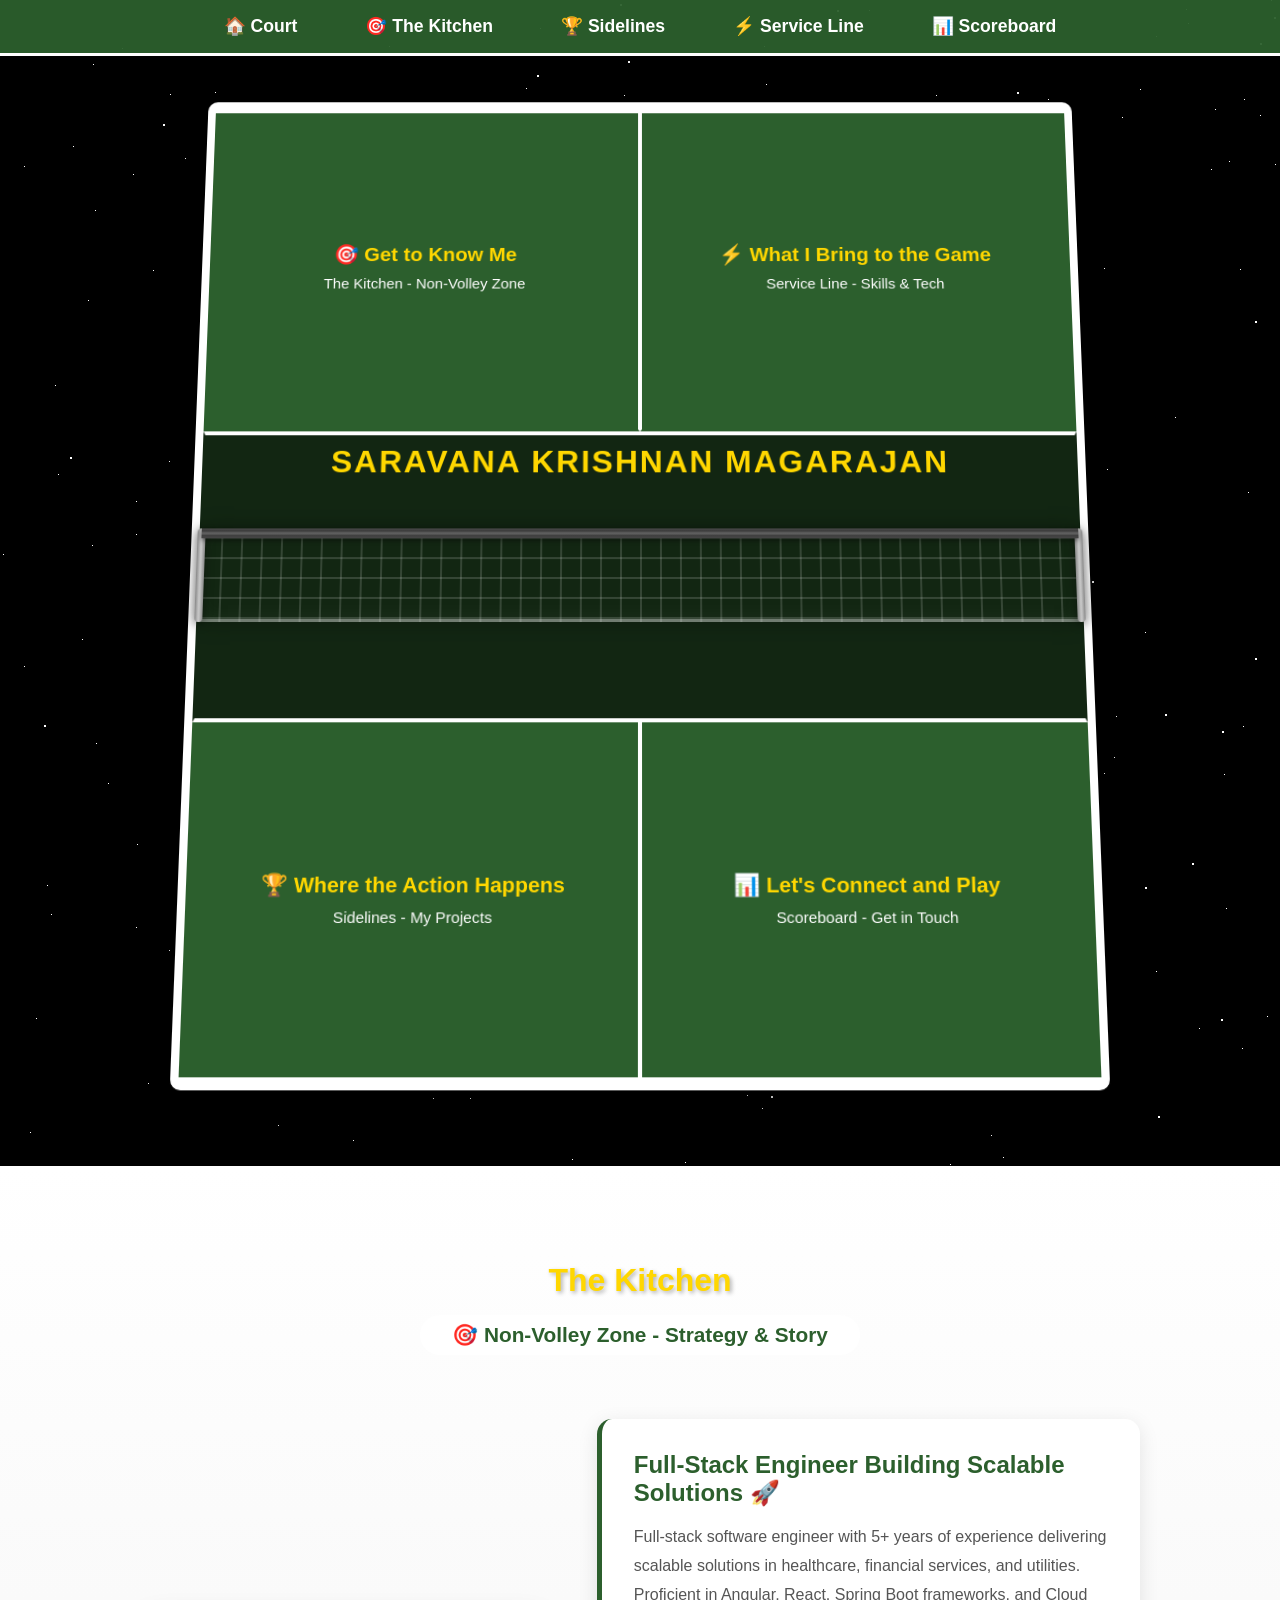
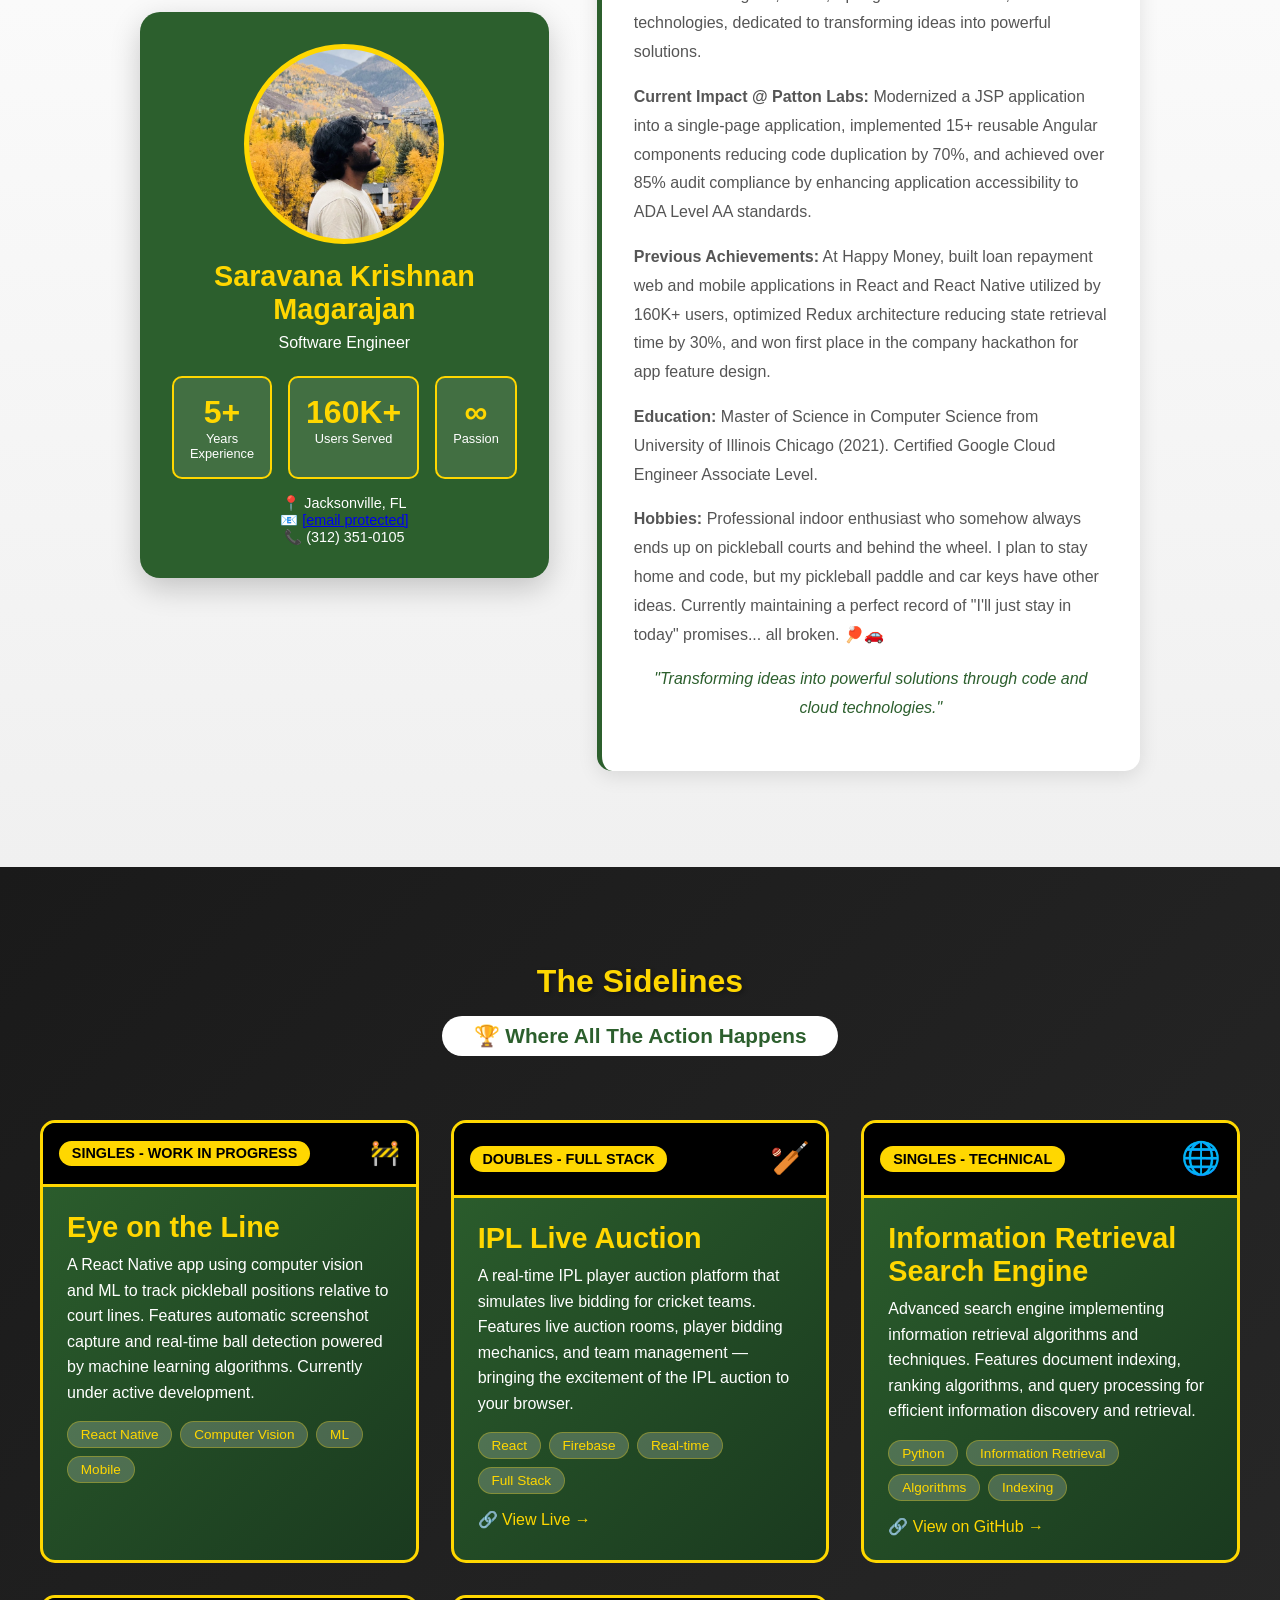
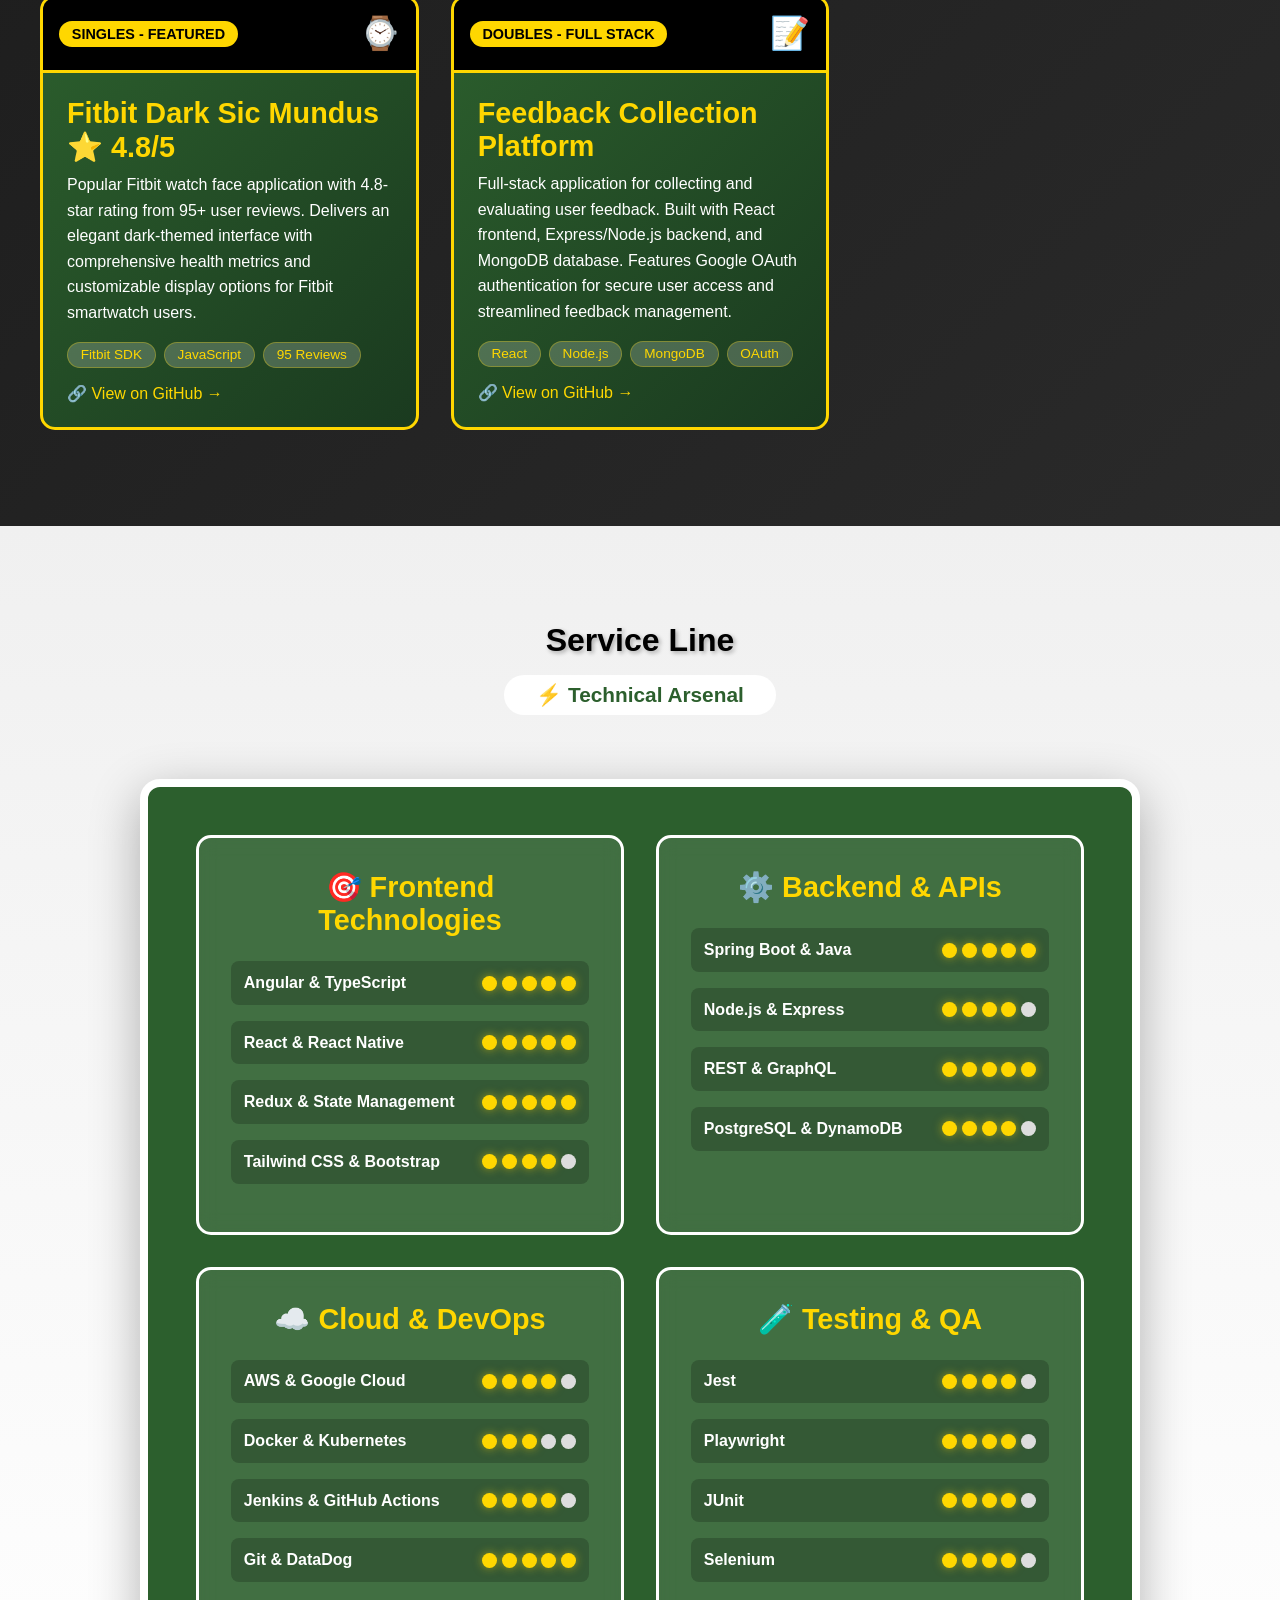
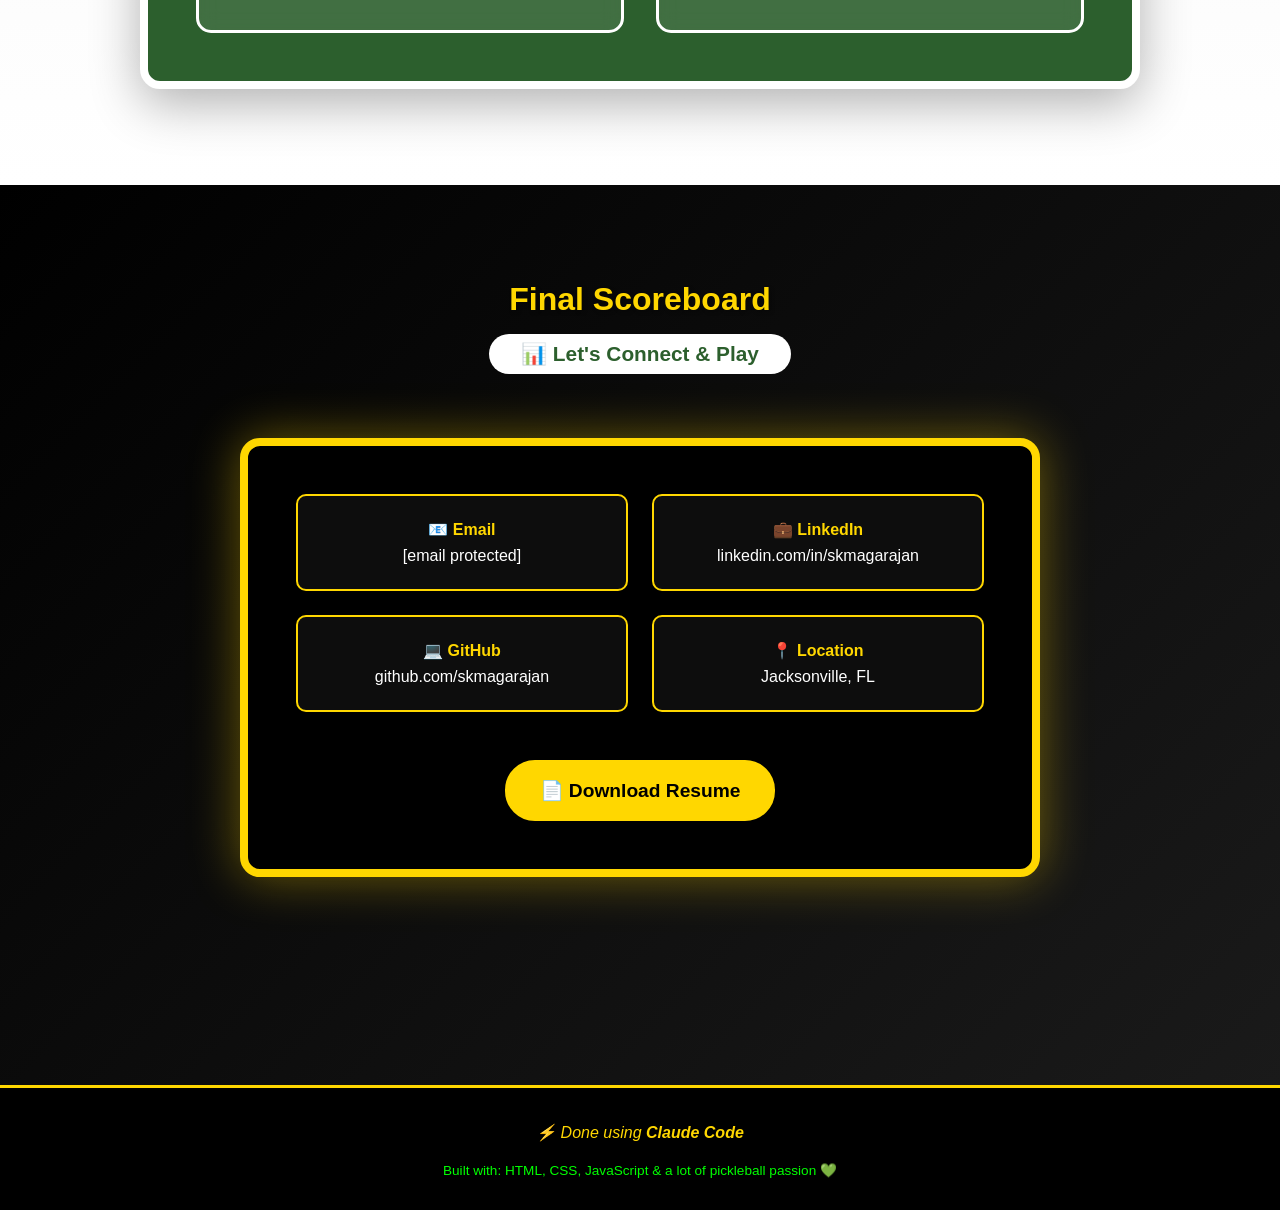
==== commit 39f05df4: "Fix starfield to cover full screen using JS-generated positions Co-Authored-By: Claude Sonnet 4.6 <n" ====
--- a/index.html
+++ b/index.html
@@ -50,66 +50,9 @@
             pointer-events: none;
         }
 
-        .stars {
-            background: transparent;
-            box-shadow: 
-                10px 10px #FFF, 50px 80px #FFF, 150px 30px #FFF, 200px 120px #FFF,
-                300px 50px #FFF, 400px 180px #FFF, 500px 90px #FFF, 600px 200px #FFF,
-                700px 40px #FFF, 800px 160px #FFF, 900px 70px #FFF, 1000px 190px #FFF,
-                1100px 100px #FFF, 1200px 20px #FFF, 1300px 150px #FFF, 1400px 60px #FFF,
-                100px 200px #FFF, 250px 100px #FFF, 350px 250px #FFF, 450px 150px #FFF,
-                550px 300px #FFF, 650px 50px #FFF, 750px 220px #FFF, 850px 130px #FFF,
-                950px 280px #FFF, 1050px 170px #FFF, 1150px 320px #FFF, 1250px 90px #FFF,
-                80px 350px #FFF, 180px 280px #FFF, 280px 180px #FFF, 380px 330px #FFF,
-                480px 240px #FFF, 580px 380px #FFF, 680px 140px #FFF, 780px 290px #FFF,
-                880px 190px #FFF, 980px 340px #FFF, 1080px 250px #FFF, 1180px 390px #FFF,
-                30px 400px #FFF, 130px 320px #FFF, 230px 220px #FFF, 330px 370px #FFF,
-                430px 270px #FFF, 530px 420px #FFF, 630px 180px #FFF, 730px 330px #FFF,
-                120px 450px #FFF, 220px 360px #FFF, 320px 260px #FFF, 420px 410px #FFF,
-                520px 310px #FFF, 620px 460px #FFF, 720px 210px #FFF, 820px 370px #FFF;
-            width: 1px;
-            height: 1px;
-            animation: twinkle1 2s infinite ease-in-out;
-            z-index: 0;
-        }
-
-        .stars2 {
-            background: transparent;
-            box-shadow: 
-                60px 60px #FFF, 110px 140px #FFF, 210px 90px #FFF, 310px 180px #FFF,
-                410px 110px #FFF, 510px 240px #FFF, 610px 150px #FFF, 710px 270px #FFF,
-                810px 100px #FFF, 910px 230px #FFF, 1010px 130px #FFF, 1110px 260px #FFF,
-                160px 290px #FFF, 260px 190px #FFF, 360px 320px #FFF, 460px 220px #FFF,
-                560px 350px #FFF, 660px 120px #FFF, 760px 280px #FFF, 860px 170px #FFF,
-                40px 310px #FFF, 140px 210px #FFF, 240px 340px #FFF, 340px 240px #FFF,
-                440px 370px #FFF, 540px 160px #FFF, 640px 300px #FFF, 740px 200px #FFF,
-                90px 380px #FFF, 190px 270px #FFF, 290px 400px #FFF, 390px 290px #FFF,
-                490px 420px #FFF, 590px 200px #FFF, 690px 340px #FFF, 790px 230px #FFF,
-                15px 430px #FFF, 115px 330px #FFF, 215px 450px #FFF, 315px 340px #FFF,
-                415px 470px #FFF, 515px 250px #FFF, 615px 380px #FFF, 715px 280px #FFF,
-                70px 490px #FFF, 170px 390px #FFF, 270px 510px #FFF, 370px 400px #FFF;
-            width: 2px;
-            height: 2px;
-            animation: twinkle2 3s infinite ease-in-out;
-            z-index: 0;
-        }
-
-        .stars3 {
-            background: transparent;
-            box-shadow: 
-                35px 35px #FFF, 85px 105px #FFF, 185px 65px #FFF, 285px 145px #FFF,
-                385px 85px #FFF, 485px 205px #FFF, 585px 115px #FFF, 685px 235px #FFF,
-                125px 265px #FFF, 225px 165px #FFF, 325px 295px #FFF, 425px 195px #FFF,
-                525px 325px #FFF, 625px 95px #FFF, 725px 255px #FFF, 825px 155px #FFF,
-                65px 285px #FFF, 165px 185px #FFF, 265px 315px #FFF, 365px 215px #FFF,
-                465px 345px #FFF, 565px 135px #FFF, 665px 275px #FFF, 765px 175px #FFF,
-                105px 355px #FFF, 205px 245px #FFF, 305px 375px #FFF, 405px 265px #FFF,
-                505px 395px #FFF, 605px 175px #FFF, 705px 315px #FFF, 805px 205px #FFF;
-            width: 1px;
-            height: 1px;
-            animation: twinkle3 4s infinite ease-in-out;
-            z-index: 0;
-        }
+        .stars { width: 1px; height: 1px; background: transparent; animation: twinkle1 2s infinite ease-in-out; z-index: 0; }
+        .stars2 { width: 2px; height: 2px; background: transparent; animation: twinkle2 3s infinite ease-in-out; z-index: 0; }
+        .stars3 { width: 1px; height: 1px; background: transparent; animation: twinkle3 4s infinite ease-in-out; z-index: 0; }
 
         @keyframes twinkle1 {
             0%, 100% { opacity: 1; }
@@ -1811,9 +1754,7 @@
     <!-- Footer Credit -->
     <footer style="background: rgba(0, 0, 0, 0.9); padding: 2rem; text-align: center; border-top: 3px solid #FFD700; position: relative; z-index: 1;">
         <p style="color: #FFD700; font-size: 1rem; font-style: italic; margin: 0; line-height: 1.6;">
-            ⚡ This entire portfolio was coded by <strong>Claude AI</strong> (who's basically a really obedient intern) 
-            <br>with masterful prompting by <strong>Saravana</strong> (the genius behind the genius). 
-            <br>No pickleballs were harmed in the making of this website. 🏓✨
+            ⚡ Done using <strong>Claude Code</strong>
         </p>
         <p style="color: #00FF00; font-size: 0.85rem; margin-top: 1rem;">
             Built with: HTML, CSS, JavaScript & a lot of pickleball passion 💚
@@ -1822,6 +1763,21 @@
 
     <script data-cfasync="false" src="/cdn-cgi/scripts/5c5dd728/cloudflare-static/email-decode.min.js"></script><script data-cfasync="false" src="/cdn-cgi/scripts/5c5dd728/cloudflare-static/email-decode.min.js"></script>
     <script>
+        // Generate stars covering full viewport
+        function generateStars(selector, count) {
+            const el = document.querySelector(selector);
+            if (!el) return;
+            const w = window.screen.width;
+            const h = window.screen.height * 3;
+            const shadows = Array.from({ length: count }, () =>
+                `${Math.floor(Math.random() * w)}px ${Math.floor(Math.random() * h)}px #FFF`
+            ).join(', ');
+            el.style.boxShadow = shadows;
+        }
+        generateStars('.stars', 300);
+        generateStars('.stars2', 150);
+        generateStars('.stars3', 100);
+
         // Smooth scrolling for navigation
         document.querySelectorAll('a[href^="#"]').forEach(anchor => {
             anchor.addEventListener('click', function (e) {
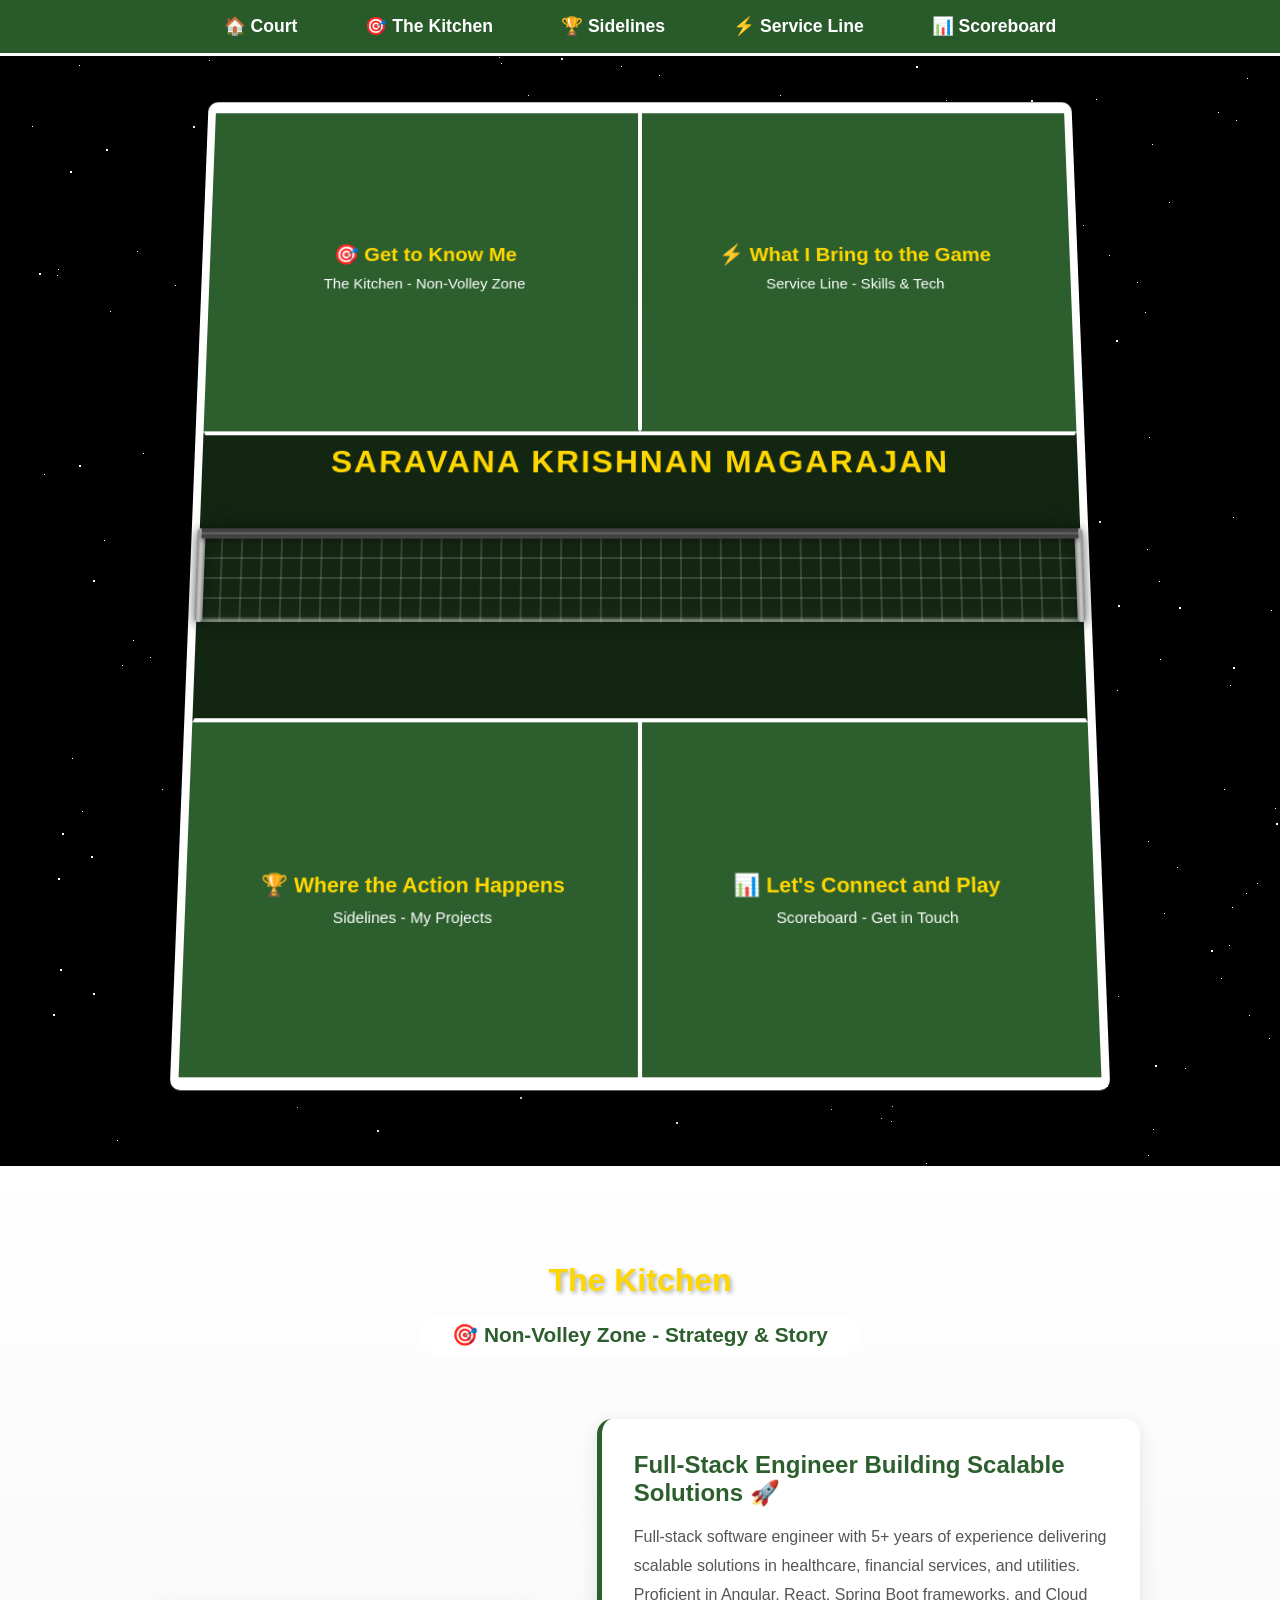
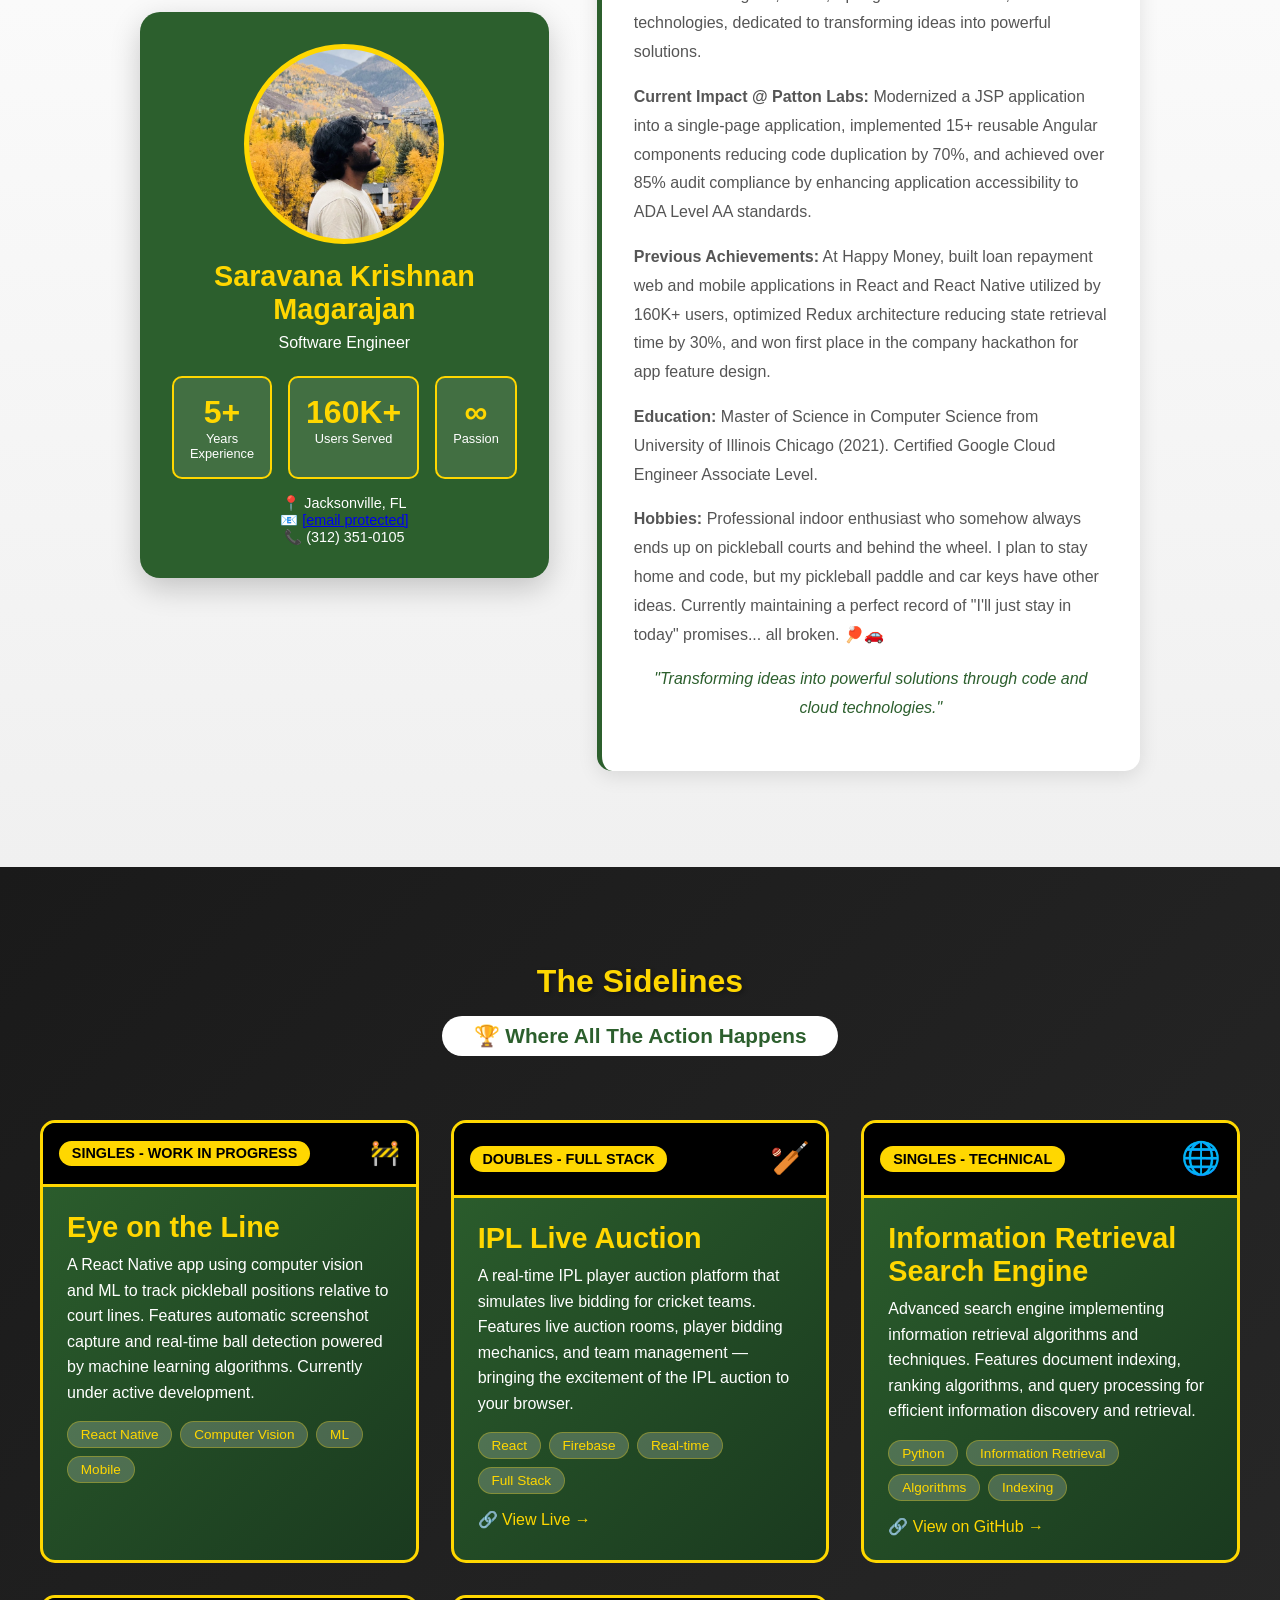
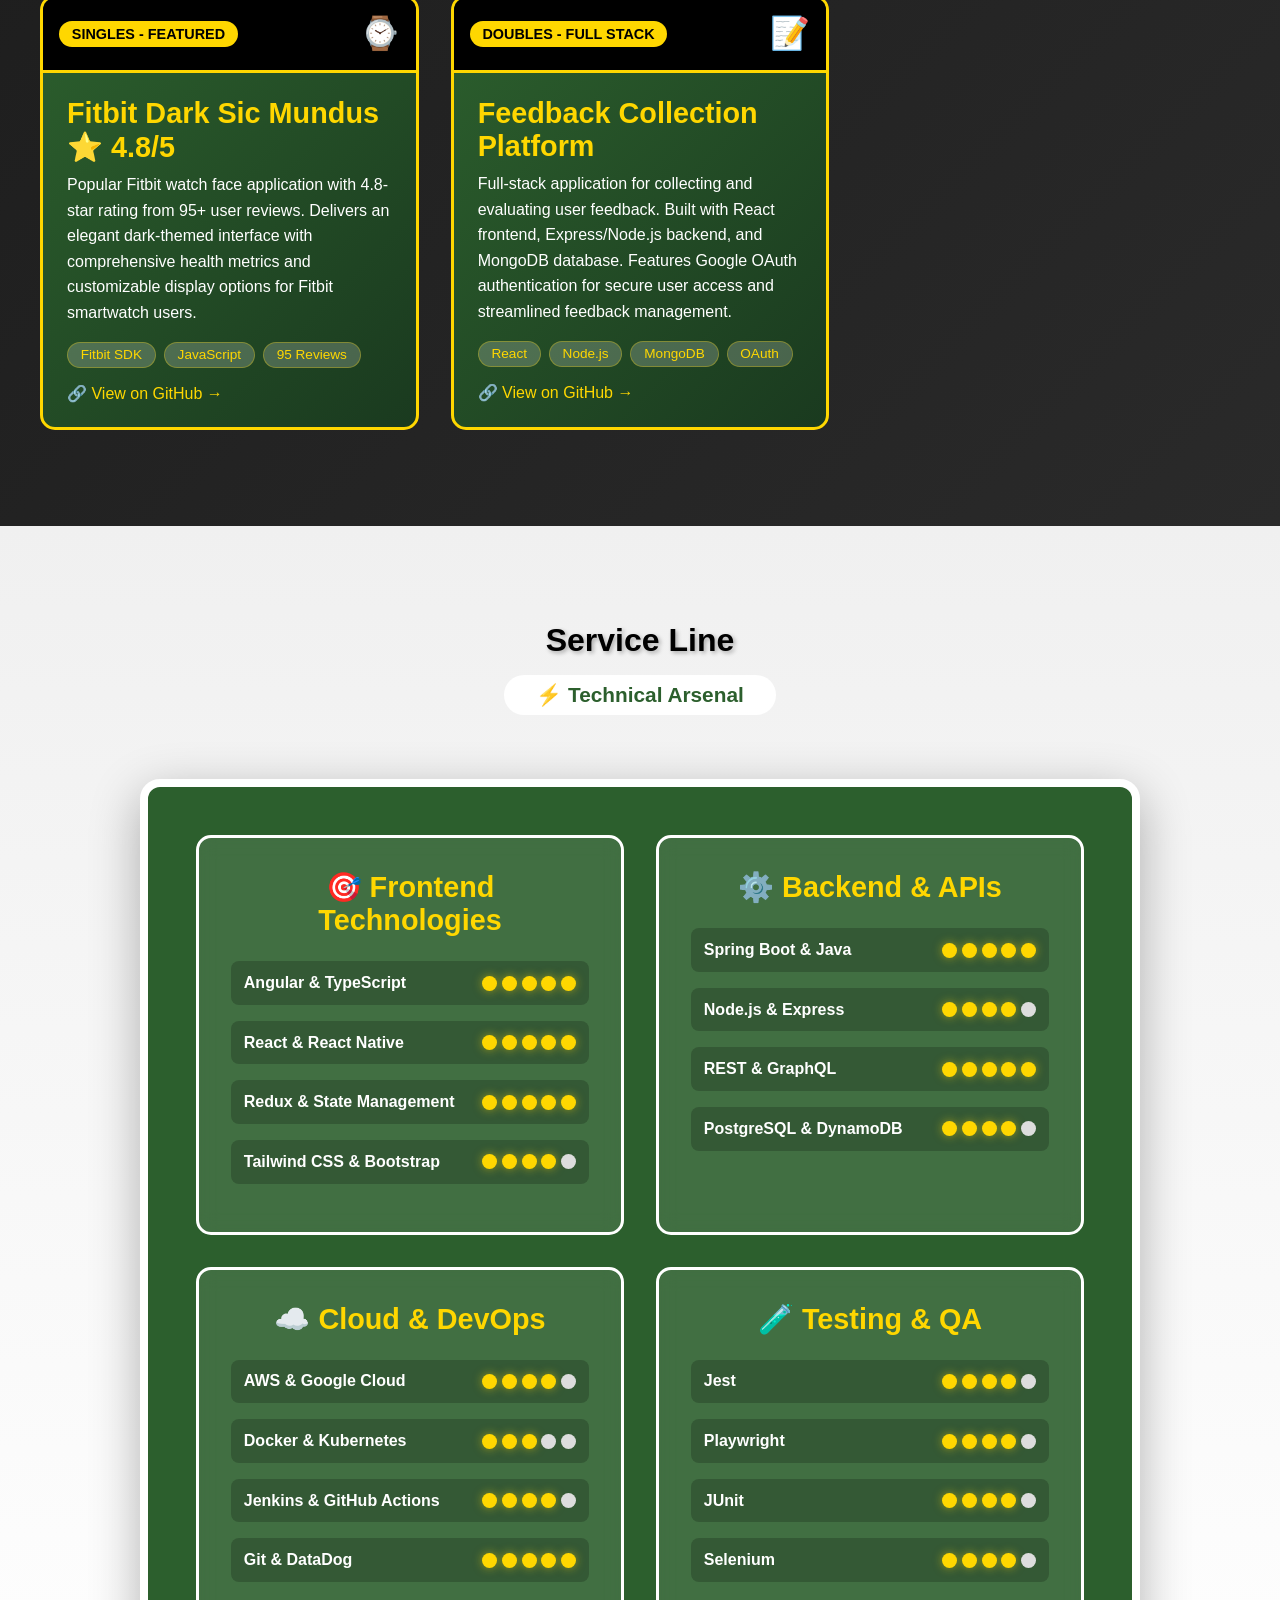
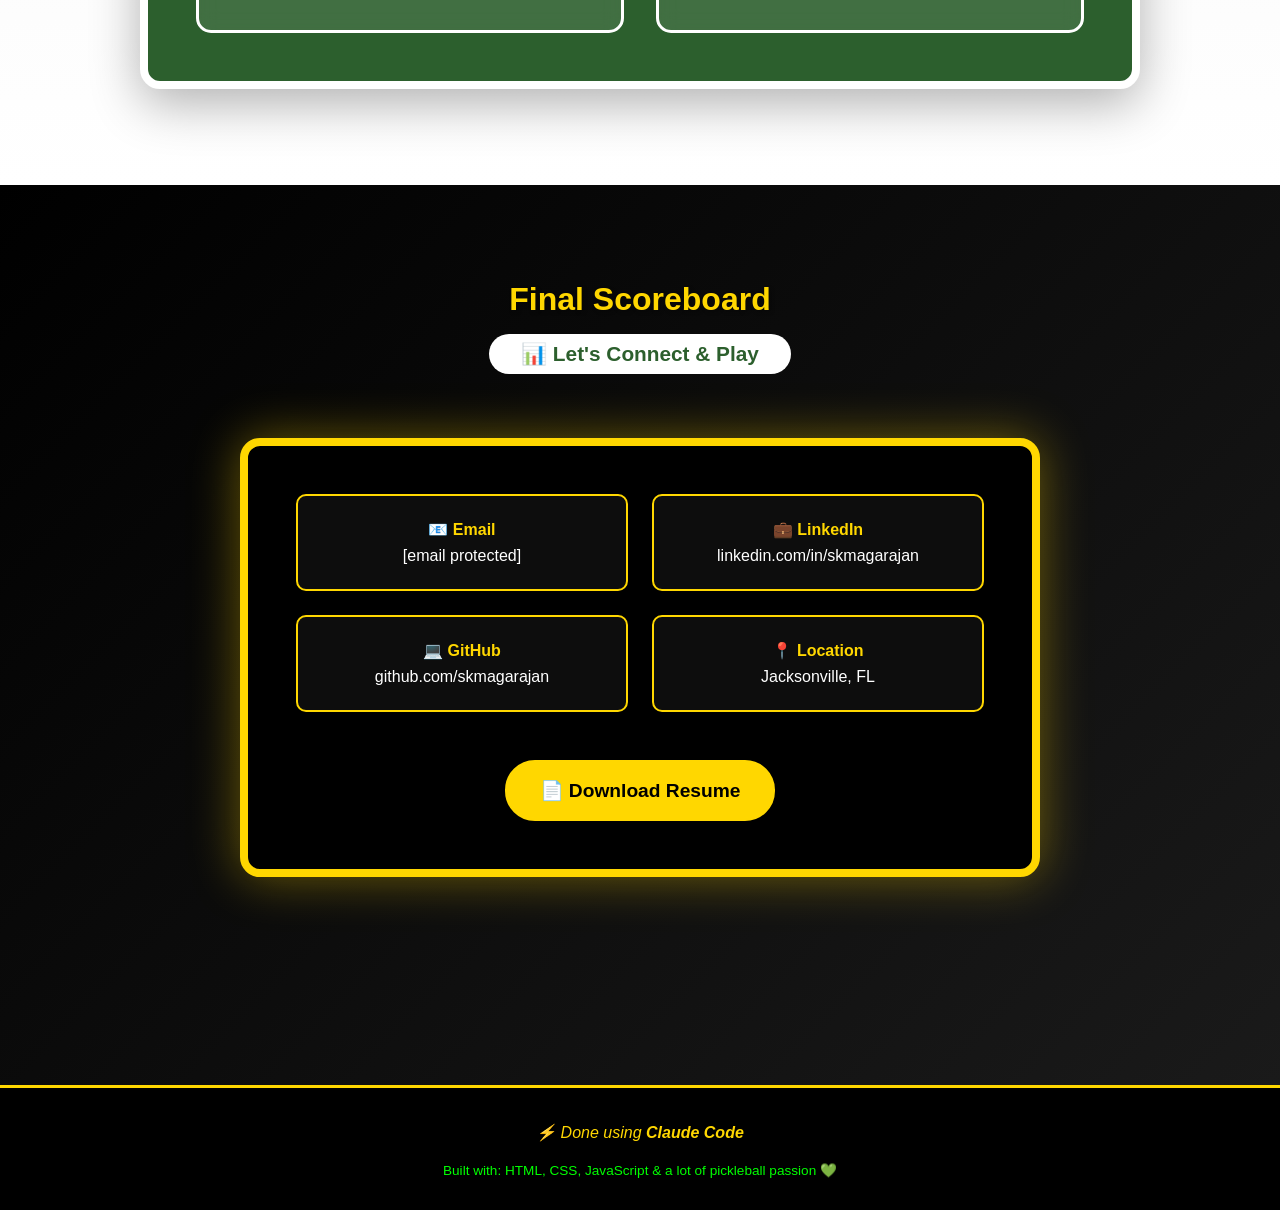
==== commit b1260f16: "Split index.html into separate CSS, JS, and section files Co-Authored-By: Claude Sonnet 4.6 <noreply" ====
--- a/index.html
+++ b/index.html
@@ -4,1213 +4,13 @@
     <meta charset="UTF-8">
     <meta name="viewport" content="width=device-width, initial-scale=1.0">
     <title>Saravana Krishnan Magarajan Portfolio</title>
-    
+
     <!-- Pickleball Favicon -->
     <link rel="icon" type="image/x-icon" href="favicon.ico">
     <link rel="icon" type="image/png" href="favicon.png">
     <link rel="apple-touch-icon" href="favicon.png">
-    
-    <style>
-        * {
-            margin: 0;
-            padding: 0;
-            box-sizing: border-box;
-        }
 
-        body {
-            margin: 0;
-            padding: 0;
-            font-family: 'Segoe UI', Tahoma, Geneva, Verdana, sans-serif;
-            background: #000000;
-            color: #fff;
-            overflow-x: hidden;
-            position: relative;
-        }
-
-        /* Star Wars Style Starfield Background */
-        body::before {
-            content: '';
-            position: fixed;
-            top: 0;
-            left: 0;
-            width: 100%;
-            height: 100%;
-            background: #000000;
-            pointer-events: none;
-            z-index: 0;
-        }
-
-        /* Multiple layers of stars */
-        .stars, .stars2, .stars3 {
-            position: fixed;
-            top: 0;
-            left: 0;
-            width: 100%;
-            height: 100%;
-            pointer-events: none;
-        }
-
-        .stars { width: 1px; height: 1px; background: transparent; animation: twinkle1 2s infinite ease-in-out; z-index: 0; }
-        .stars2 { width: 2px; height: 2px; background: transparent; animation: twinkle2 3s infinite ease-in-out; z-index: 0; }
-        .stars3 { width: 1px; height: 1px; background: transparent; animation: twinkle3 4s infinite ease-in-out; z-index: 0; }
-
-        @keyframes twinkle1 {
-            0%, 100% { opacity: 1; }
-            50% { opacity: 0.3; }
-        }
-
-        @keyframes twinkle2 {
-            0%, 100% { opacity: 0.8; }
-            50% { opacity: 0.2; }
-        }
-
-        @keyframes twinkle3 {
-            0%, 100% { opacity: 0.6; }
-            50% { opacity: 0.1; }
-        }
-
-        /* Navigation */
-        nav {
-            position: fixed;
-            top: 0;
-            width: 100%;
-            background: rgba(44, 95, 45, 0.95);
-            padding: 1rem 2rem;
-            z-index: 1000;
-            border-bottom: 3px solid #fff;
-            box-shadow: 0 2px 10px rgba(0,0,0,0.3);
-        }
-
-        nav ul {
-            list-style: none;
-            display: flex;
-            justify-content: center;
-            gap: 2rem;
-        }
-
-        nav a {
-            color: #fff;
-            text-decoration: none;
-            font-weight: 600;
-            font-size: 1.1rem;
-            padding: 0.5rem 1rem;
-            border-radius: 5px;
-            transition: all 0.3s;
-            border: 2px solid transparent;
-        }
-
-        nav a:hover {
-            background: #fff;
-            color: #2C5F2D;
-            border: 2px solid #FFD700;
-            transform: translateY(-2px);
-        }
-
-        /* Hamburger Menu Button */
-        .hamburger {
-            display: none;
-            flex-direction: column;
-            cursor: pointer;
-            background: rgba(0, 0, 0, 0.9);
-            border: 2px solid #FFD700;
-            padding: 0.8rem;
-            position: fixed;
-            left: 2rem;
-            top: 45px;
-            border-radius: 8px;
-            z-index: 1001;
-            box-shadow: 0 4px 10px rgba(0, 0, 0, 0.5);
-        }
-
-        .hamburger span {
-            width: 30px;
-            height: 3px;
-            background: #FFD700;
-            margin: 4px 0;
-            transition: 0.3s;
-            border-radius: 3px;
-        }
-
-        .hamburger.active span:nth-child(1) {
-            transform: rotate(-45deg) translate(-8px, 6px);
-        }
-
-        .hamburger.active span:nth-child(2) {
-            opacity: 0;
-        }
-
-        .hamburger.active span:nth-child(3) {
-            transform: rotate(45deg) translate(-8px, -6px);
-        }
-
-        /* Mobile Navigation Styles */
-        @media (max-width: 768px) {
-            .hamburger {
-                display: flex;
-                left: 1rem;
-                top: 45px;
-            }
-
-            nav ul {
-                position: fixed;
-                left: -100%;
-                top: 120px;
-                flex-direction: column;
-                background: rgba(0, 0, 0, 0.95);
-                width: 250px;
-                text-align: left;
-                transition: 0.3s;
-                box-shadow: 0 10px 27px rgba(0, 0, 0, 0.5);
-                padding: 1.5rem 0;
-                gap: 0;
-                border-radius: 0 8px 8px 0;
-                border: 2px solid #FFD700;
-                border-left: none;
-            }
-
-            nav ul.active {
-                left: 0;
-            }
-
-            nav li {
-                margin: 0.5rem 0;
-                padding: 0 1.5rem;
-            }
-
-            nav a {
-                display: block;
-                padding: 0.75rem 1rem;
-            }
-        }
-
-        /* Hero Section - Court */
-        .hero {
-            min-height: 100vh;
-            background: transparent;
-            display: flex;
-            align-items: center;
-            justify-content: center;
-            position: relative;
-            overflow: hidden;
-            padding-top: 80px;
-            z-index: 1;
-        }
-
-        .court-container {
-            position: relative;
-            width: 90%;
-            max-width: 900px;
-            perspective: 1000px;
-        }
-
-        .court {
-            background: #2C5F2D;
-            border: 8px solid #fff;
-            border-radius: 10px;
-            position: relative;
-            box-shadow: 0 20px 60px rgba(0,0,0,0.4);
-            transform: rotateX(5deg);
-            aspect-ratio: 20/22; /* Pickleball court ratio - reduced height by 50% */
-            display: grid;
-            grid-template-rows: 35% 10% 10% 10% 35%;
-            grid-template-columns: 1fr 1fr;
-        }
-
-        .court-lines {
-            position: absolute;
-            top: 0;
-            left: 0;
-            width: 100%;
-            height: 100%;
-            pointer-events: none;
-            z-index: 1;
-        }
-
-        .center-line {
-            position: absolute;
-            left: 50%;
-            top: 65%;
-            bottom: 0;
-            width: 4px;
-            background: #fff;
-            transform: translateX(-50%);
-            z-index: -1;
-        }
-
-        .kitchen-line {
-            position: absolute;
-            left: 0;
-            right: 0;
-            top: 40%;
-            height: 4px;
-            background: #fff;
-        }
-
-        .kitchen-line.bottom {
-            top: auto;
-            bottom: 0%;
-            display: block;
-        }
-
-        .baseline {
-            position: absolute;
-            left: 0;
-            right: 0;
-            height: 4px;
-            background: #fff;
-        }
-
-        .baseline.top {
-            top: 0;
-        }
-
-        .baseline.bottom {
-            bottom: 0;
-        }
-
-        /* Court Zones */
-        .court-zone {
-            position: relative;
-            z-index: 10;
-            padding: 1rem;
-            display: flex;
-            align-items: center;
-            justify-content: center;
-            cursor: pointer;
-            transition: all 0.3s;
-            border: 2px solid transparent;
-        }
-
-        .court-zone:hover {
-            background: rgba(255, 255, 255, 0.1);
-            border-color: rgba(255, 215, 0, 0.5);
-        }
-
-        .court-zone.clickable:hover {
-            background: rgba(255, 255, 255, 0.15);
-            border-color: #FFD700;
-        }
-
-        /* Top Navigation Zones */
-        .top-left {
-            grid-row: 1;
-            grid-column: 1;
-            border-right: 2px solid #fff;
-        }
-
-        .top-right {
-            grid-row: 1;
-            grid-column: 2;
-            border-left: 2px solid #fff;
-        }
-
-        /* Name Area - Full Width */
-        .name-area {
-            grid-row: 2;
-            grid-column: 1 / 3;
-            background: rgba(0, 0, 0, 0.6);
-            display: flex;
-            align-items: center;
-            justify-content: center;
-            border-top: 4px solid #fff;
-            position: relative;
-            z-index: 20;
-            pointer-events: none;
-        }
-
-        .name-area h1 {
-            font-size: 2.5rem;
-            color: #FFD700;
-            text-shadow: none;
-            margin: 0;
-            letter-spacing: 2px;
-            line-height: 1.2;
-            white-space: nowrap;
-            max-width: 100%;
-            overflow: hidden;
-            text-overflow: ellipsis;
-        }
-
-        /* Rotating subtitle below name */
-        .rotating-subtitle {
-            font-size: 1.3rem;
-            color: #FFD700;
-            letter-spacing: 2px;
-            margin-top: 0.5rem;
-            height: 2rem;
-            position: relative;
-            overflow: hidden;
-        }
-
-        .rotating-subtitle span {
-            position: absolute;
-            width: 100%;
-            text-align: center;
-            opacity: 0;
-            animation: rotateSubtitle 12s infinite;
-            white-space: nowrap;
-            top: 0;
-            left: 0;
-        }
-
-        .rotating-subtitle span:nth-child(1) {
-            animation-delay: 0s;
-        }
-
-        .rotating-subtitle span:nth-child(2) {
-            animation-delay: 3s;
-        }
-
-        .rotating-subtitle span:nth-child(3) {
-            animation-delay: 6s;
-        }
-
-        .rotating-subtitle span:nth-child(4) {
-            animation-delay: 9s;
-        }
-
-        @keyframes rotateSubtitle {
-            0% {
-                opacity: 1;
-                transform: translateY(0);
-            }
-            20% {
-                opacity: 1;
-                transform: translateY(0);
-            }
-            25% {
-                opacity: 0;
-                transform: translateY(-20px);
-            }
-            100% {
-                opacity: 0;
-                transform: translateY(-20px);
-            }
-        }
-
-        /* Rotating Text Animation */
-        .rotating-text {
-            font-size: 2.5rem;
-            color: #FFD700;
-            letter-spacing: 2px;
-            height: 3rem;
-            position: relative;
-            overflow: hidden;
-            font-weight: normal;
-        }
-
-        .rotating-text span {
-            position: absolute;
-            width: 100%;
-            text-align: center;
-            opacity: 0;
-            animation: rotateText 12s infinite;
-            white-space: nowrap;
-            top: 0;
-            left: 0;
-        }
-
-        .rotating-text span:nth-child(1) {
-            animation-delay: 0s;
-        }
-
-        .rotating-text span:nth-child(2) {
-            animation-delay: 3s;
-        }
-
-        .rotating-text span:nth-child(3) {
-            animation-delay: 6s;
-        }
-
-        .rotating-text span:nth-child(4) {
-            animation-delay: 9s;
-        }
-
-        @keyframes rotateText {
-            0% {
-                opacity: 1;
-                transform: translateY(0);
-            }
-            20% {
-                opacity: 1;
-                transform: translateY(0);
-            }
-            25% {
-                opacity: 0;
-                transform: translateY(-20px);
-            }
-            100% {
-                opacity: 0;
-                transform: translateY(-20px);
-            }
-        }
-
-        /* Responsive name sizing based on viewport */
-        @media (max-width: 1400px) {
-            .name-area h1 {
-                font-size: 2rem;
-            }
-
-            .rotating-subtitle {
-                font-size: 1.1rem;
-                height: 1.8rem;
-            }
-        }
-
-        @media (max-width: 1200px) {
-            .name-area h1 {
-                font-size: 1.7rem;
-            }
-
-            .rotating-subtitle {
-                font-size: 1rem;
-                height: 1.6rem;
-            }
-        }
-
-        @media (max-width: 1024px) {
-            .name-area h1 {
-                font-size: 1.5rem;
-            }
-
-            .rotating-subtitle {
-                font-size: 0.9rem;
-                height: 1.4rem;
-            }
-        }
-
-        /* Net Area - Unified single row */
-        .net-area-unified {
-            grid-row: 3;
-            grid-column: 1 / 3;
-            background: rgba(0, 0, 0, 0.6);
-            position: relative;
-            display: flex;
-            align-items: center;
-            justify-content: center;
-            pointer-events: none;
-        }
-
-        /* Spacing below mesh - now contains titles */
-        .spacing-title-area {
-            grid-row: 4;
-            grid-column: 1 / 3;
-            background: rgba(0, 0, 0, 0.6);
-            display: flex;
-            align-items: center;
-            justify-content: space-around;
-            border-bottom: 4px solid #fff;
-            position: relative;
-            z-index: 20;
-            pointer-events: none;
-        }
-
-        .spacing-title-area .title-text {
-            font-size: 1.2rem;
-            color: #00FF00;
-            font-family: 'Courier New', monospace;
-            padding: 0.5rem 1rem;
-            background: rgba(0, 0, 0, 0.3);
-            border-radius: 8px;
-            border: 2px solid rgba(0, 255, 0, 0.3);
-        }
-
-        /* Bottom Navigation Zones */
-        .bottom-left {
-            grid-row: 5;
-            grid-column: 1;
-            border-right: 2px solid #fff;
-            border-bottom: none;
-        }
-
-        .bottom-right {
-            grid-row: 5;
-            grid-column: 2;
-            border-left: 2px solid #fff;
-            border-bottom: none;
-        }
-
-        /* Zone Card Content */
-        .zone-content {
-            text-align: center;
-        }
-
-        .zone-content h3 {
-            color: #FFD700;
-            font-size: 1.3rem;
-            margin-bottom: 0.5rem;
-        }
-
-        .zone-content p {
-            color: #fff;
-            font-size: 0.95rem;
-            line-height: 1.4;
-        }
-
-        /* Net Design */
-        .net-container {
-            position: absolute;
-            top: 0;
-            left: 0;
-            right: 0;
-            bottom: 0;
-            display: flex;
-            align-items: flex-start;
-            justify-content: center;
-            pointer-events: none;
-            padding-top: 0;
-        }
-
-        .net {
-            width: 100%;
-            height: 100%;
-            position: relative;
-            display: flex;
-            flex-direction: column;
-            justify-content: flex-start;
-        }
-
-        /* Bottom half - mesh pattern only */
-        .net-bottom {
-            height: 100%;
-            background: 
-                repeating-linear-gradient(
-                    0deg,
-                    rgba(255, 255, 255, 0.15) 0px,
-                    rgba(255, 255, 255, 0.15) 2px,
-                    transparent 2px,
-                    transparent 20px
-                ),
-                repeating-linear-gradient(
-                    90deg,
-                    rgba(255, 255, 255, 0.15) 0px,
-                    rgba(255, 255, 255, 0.15) 2px,
-                    transparent 2px,
-                    transparent 20px
-                );
-            border-bottom: 3px solid rgba(255, 255, 255, 0.4);
-            box-shadow: 
-                0 0 20px rgba(0, 0, 0, 0.3),
-                inset 0 0 20px rgba(255, 255, 255, 0.05);
-        }
-
-        /* Net Posts */
-        .net-post {
-            position: absolute;
-            width: 8px;
-            height: 100%;
-            background: linear-gradient(to right, #888, #ccc, #888);
-            border-radius: 4px;
-            top: 0;
-            box-shadow: 0 2px 10px rgba(0, 0, 0, 0.5);
-        }
-
-        .net-post.left {
-            left: -4px;
-        }
-
-        .net-post.right {
-            right: -4px;
-        }
-
-        /* Center Strap - spans across both sides */
-        .center-strap {
-            position: absolute;
-            width: 100%;
-            height: 10px;
-            background: linear-gradient(to bottom, #333, #666, #333);
-            top: 0;
-            left: 0;
-            border-top: 2px solid #444;
-            border-bottom: 2px solid #444;
-            box-shadow: 0 2px 5px rgba(0, 0, 0, 0.5);
-            z-index: 10;
-        }
-
-        /* Ball Animation */
-        .ball {
-            width: 60px;
-            height: 60px;
-            background: #C6E600;
-            border-radius: 50%;
-            border: 3px solid #333;
-            box-shadow: 0 5px 15px rgba(0,0,0,0.3);
-            transform: translate(-50%, -50%);
-            z-index: 100;
-        }
-        
-        /* Pickleball holes using radial gradients */
-        .ball::before {
-            content: '';
-            position: absolute;
-            width: 100%;
-            height: 100%;
-            border-radius: 50%;
-            background: 
-                radial-gradient(circle at 30% 30%, transparent 20%, #C6E600 21%),
-                radial-gradient(circle at 70% 30%, transparent 20%, #C6E600 21%),
-                radial-gradient(circle at 50% 50%, transparent 20%, #C6E600 21%),
-                radial-gradient(circle at 30% 70%, transparent 20%, #C6E600 21%),
-                radial-gradient(circle at 70% 70%, transparent 20%, #C6E600 21%);
-        }
-
-        @keyframes bounce {
-            0%, 100% { transform: translate(0, 0); }
-            25% { transform: translate(100px, -50px); }
-            50% { transform: translate(200px, 0); }
-            75% { transform: translate(100px, 50px); }
-        }
-
-        /* Section Base Styles */
-        section {
-            min-height: 100vh;
-            padding: 6rem 2rem;
-            position: relative;
-            z-index: 1;
-        }
-
-        .section-header {
-            text-align: center;
-            margin-bottom: 4rem;
-        }
-
-        .section-header h2 {
-            font-size: 3rem;
-            color: #FFD700;
-            margin-bottom: 1rem;
-            text-shadow: 2px 2px 4px rgba(0,0,0,0.3);
-        }
-
-        .section-header .subtitle {
-            font-size: 1.3rem;
-            color: #2C5F2D;
-            font-weight: 600;
-            background: #fff;
-            display: inline-block;
-            padding: 0.5rem 2rem;
-            border-radius: 25px;
-        }
-
-        /* About Section - The Kitchen */
-        #about {
-            background: linear-gradient(to bottom, #fff 0%, #f0f0f0 100%);
-            color: #333;
-        }
-
-        .about-content {
-            max-width: 1000px;
-            margin: 0 auto;
-            display: grid;
-            grid-template-columns: 1fr 2fr;
-            gap: 3rem;
-            align-items: center;
-        }
-
-        .profile-card {
-            background: #2C5F2D;
-            border-radius: 20px;
-            padding: 2rem;
-            text-align: center;
-            box-shadow: 0 10px 30px rgba(0,0,0,0.2);
-        }
-
-        .profile-image {
-            width: 200px;
-            height: 200px;
-            border-radius: 50%;
-            border: 5px solid #FFD700;
-            background: #ddd;
-            margin: 0 auto 1rem;
-            display: flex;
-            align-items: center;
-            justify-content: center;
-            font-size: 4rem;
-        }
-
-        .profile-card h3 {
-            color: #FFD700;
-            font-size: 1.8rem;
-            margin-bottom: 0.5rem;
-        }
-
-        .profile-card p {
-            color: #fff;
-        }
-
-        .stats {
-            display: grid;
-            grid-template-columns: repeat(3, 1fr);
-            gap: 1rem;
-            margin-top: 1.5rem;
-        }
-
-        .stat-box {
-            background: rgba(255, 255, 255, 0.1);
-            padding: 1rem;
-            border-radius: 10px;
-            border: 2px solid #FFD700;
-        }
-
-        .stat-box .number {
-            font-size: 2rem;
-            color: #FFD700;
-            font-weight: bold;
-        }
-
-        .stat-box .label {
-            font-size: 0.8rem;
-            color: #fff;
-        }
-
-        .bio {
-            background: #fff;
-            padding: 2rem;
-            border-radius: 15px;
-            border-left: 5px solid #2C5F2D;
-            box-shadow: 0 5px 20px rgba(0,0,0,0.1);
-        }
-
-        .bio h4 {
-            color: #2C5F2D;
-            font-size: 1.5rem;
-            margin-bottom: 1rem;
-        }
-
-        .bio p {
-            line-height: 1.8;
-            margin-bottom: 1rem;
-            color: #555;
-        }
-
-        /* Projects Section - Sidelines */
-        #projects {
-            background: linear-gradient(135deg, #1a1a1a 0%, #2a2a2a 100%);
-        }
-
-        .section-header h2 {
-            color: #FFD700;
-        }
-
-        .projects-grid {
-            display: grid;
-            grid-template-columns: repeat(auto-fit, minmax(350px, 1fr));
-            gap: 2rem;
-            max-width: 1200px;
-            margin: 0 auto;
-        }
-
-        .match-card {
-            background: linear-gradient(135deg, #2C5F2D 0%, #1a3a1f 100%);
-            border-radius: 15px;
-            overflow: hidden;
-            border: 3px solid #FFD700;
-            transition: all 0.3s;
-            cursor: pointer;
-        }
-
-        .match-card:hover {
-            transform: translateY(-10px);
-            box-shadow: 0 15px 40px rgba(255, 215, 0, 0.3);
-        }
-
-        .match-header {
-            background: #000;
-            padding: 1rem;
-            border-bottom: 3px solid #FFD700;
-        }
-
-        .match-score {
-            display: flex;
-            justify-content: space-between;
-            align-items: center;
-        }
-
-        .match-type {
-            background: #FFD700;
-            color: #000;
-            padding: 0.3rem 0.8rem;
-            border-radius: 15px;
-            font-weight: bold;
-            font-size: 0.9rem;
-        }
-
-        .score {
-            font-size: 1.5rem;
-            color: #00FF00;
-            font-family: 'Courier New', monospace;
-        }
-
-        .match-content {
-            padding: 1.5rem;
-        }
-
-        .match-content h3 {
-            color: #FFD700;
-            font-size: 1.8rem;
-            margin-bottom: 0.5rem;
-        }
-
-        .match-content p {
-            color: #fff;
-            line-height: 1.6;
-            margin-bottom: 1rem;
-        }
-
-        .tech-tags {
-            display: flex;
-            flex-wrap: wrap;
-            gap: 0.5rem;
-            margin-top: 1rem;
-        }
-
-        .tech-tag {
-            background: rgba(255, 255, 255, 0.2);
-            color: #FFD700;
-            padding: 0.3rem 0.8rem;
-            border-radius: 15px;
-            font-size: 0.85rem;
-            border: 1px solid rgba(255, 215, 0, 0.3);
-        }
-
-        /* Skills Section - Service Line */
-        #skills {
-            background: linear-gradient(to bottom, #f0f0f0 0%, #fff 100%);
-            color: #333;
-        }
-
-        .skills-court {
-            max-width: 1000px;
-            margin: 0 auto;
-            background: #2C5F2D;
-            border: 8px solid #fff;
-            border-radius: 20px;
-            padding: 3rem;
-            position: relative;
-            box-shadow: 0 15px 50px rgba(0,0,0,0.3);
-        }
-
-        .skill-categories {
-            display: grid;
-            grid-template-columns: repeat(2, 1fr);
-            gap: 2rem;
-        }
-
-        .skill-zone {
-            background: rgba(255, 255, 255, 0.1);
-            border: 3px solid #fff;
-            border-radius: 15px;
-            padding: 2rem;
-            backdrop-filter: blur(10px);
-        }
-
-        .skill-zone h3 {
-            color: #FFD700;
-            font-size: 1.8rem;
-            margin-bottom: 1.5rem;
-            text-align: center;
-        }
-
-        .skill-item {
-            display: flex;
-            justify-content: space-between;
-            align-items: center;
-            margin-bottom: 1rem;
-            background: rgba(0, 0, 0, 0.2);
-            padding: 0.8rem;
-            border-radius: 8px;
-        }
-
-        .skill-name {
-            color: #fff;
-            font-weight: 600;
-        }
-
-        .skill-level {
-            display: flex;
-            gap: 0.3rem;
-        }
-
-        .ball-indicator {
-            width: 15px;
-            height: 15px;
-            border-radius: 50%;
-            background: #ddd;
-        }
-
-        .ball-indicator.filled {
-            background: #FFD700;
-            box-shadow: 0 0 10px rgba(255, 215, 0, 0.5);
-        }
-
-        /* Contact Section - Scoreboard */
-        #contact {
-            background: linear-gradient(135deg, #000 0%, #1a1a1a 100%);
-            color: #fff;
-        }
-
-        .contact-scoreboard {
-            max-width: 800px;
-            margin: 0 auto;
-            background: #000;
-            border: 8px solid #FFD700;
-            border-radius: 20px;
-            padding: 3rem;
-            box-shadow: 0 0 50px rgba(255, 215, 0, 0.4);
-            position: relative;
-            overflow: hidden;
-        }
-
-        /* Stars behind contact boxes */
-        .contact-scoreboard::before {
-            content: '';
-            position: absolute;
-            top: 0;
-            left: 0;
-            width: 100%;
-            height: 100%;
-            background: transparent;
-            box-shadow: 
-                30px 50px 1px 1px #FFF, 80px 120px 1px 1px #FFF, 150px 80px 1px 1px #FFF,
-                220px 160px 1px 1px #FFF, 290px 90px 1px 1px #FFF, 360px 180px 1px 1px #FFF,
-                60px 200px 1px 1px #FFF, 130px 40px 1px 1px #FFF, 200px 220px 1px 1px #FFF,
-                270px 130px 1px 1px #FFF, 340px 60px 1px 1px #FFF, 410px 240px 1px 1px #FFF,
-                90px 170px 1px 1px #FFF, 160px 110px 1px 1px #FFF, 230px 190px 1px 1px #FFF,
-                300px 70px 1px 1px #FFF, 370px 150px 1px 1px #FFF, 440px 210px 1px 1px #FFF,
-                50px 140px 2px 2px #FFF, 120px 90px 2px 2px #FFF, 190px 230px 2px 2px #FFF,
-                260px 100px 2px 2px #FFF, 330px 200px 2px 2px #FFF, 400px 130px 2px 2px #FFF,
-                70px 250px 1px 1px #FFF, 140px 160px 1px 1px #FFF, 210px 70px 1px 1px #FFF,
-                280px 210px 1px 1px #FFF, 350px 110px 1px 1px #FFF, 420px 180px 1px 1px #FFF,
-                100px 100px 1px 1px #FFF, 170px 200px 1px 1px #FFF, 240px 140px 1px 1px #FFF,
-                310px 50px 1px 1px #FFF, 380px 220px 1px 1px #FFF, 450px 90px 1px 1px #FFF;
-            animation: twinkleContact 3s infinite ease-in-out;
-            pointer-events: none;
-            z-index: 0;
-        }
-
-        @keyframes twinkleContact {
-            0%, 100% { opacity: 0.8; }
-            50% { opacity: 0.3; }
-        }
-
-        .contact-scoreboard > * {
-            position: relative;
-            z-index: 1;
-        }
-
-        .final-score {
-            text-align: center;
-            margin-bottom: 3rem;
-        }
-
-        .final-score h3 {
-            font-size: 2.5rem;
-            color: #FFD700;
-            margin-bottom: 1rem;
-        }
-
-        .final-score .score-display {
-            font-size: 4rem;
-            color: #00FF00;
-            font-family: 'Courier New', monospace;
-            text-shadow: 0 0 20px rgba(0, 255, 0, 0.5);
-        }
-
-        .contact-grid {
-            display: grid;
-            grid-template-columns: repeat(2, 1fr);
-            gap: 1.5rem;
-            margin-bottom: 2rem;
-        }
-
-        .contact-item {
-            background: rgba(255, 255, 255, 0.05);
-            border: 2px solid #FFD700;
-            border-radius: 10px;
-            padding: 1.5rem;
-            text-align: center;
-            transition: all 0.3s;
-        }
-
-        .contact-item:hover {
-            background: rgba(255, 215, 0, 0.1);
-            transform: scale(1.05);
-        }
-
-        .contact-item h4 {
-            color: #FFD700;
-            margin-bottom: 0.5rem;
-        }
-
-        .contact-item a {
-            color: #fff;
-            text-decoration: none;
-        }
-
-        .cta-button {
-            display: inline-block;
-            background: #FFD700;
-            color: #000;
-            padding: 1rem 2rem;
-            border-radius: 30px;
-            font-size: 1.2rem;
-            font-weight: bold;
-            text-decoration: none;
-            transition: all 0.3s;
-            border: 3px solid #FFD700;
-            margin-top: 1rem;
-        }
-
-        .cta-button:hover {
-            background: transparent;
-            color: #FFD700;
-            transform: scale(1.1);
-            box-shadow: 0 0 30px rgba(255, 215, 0, 0.5);
-        }
-
-        /* Responsive */
-        @media (max-width: 768px) {
-            .about-content,
-            .skill-categories,
-            .contact-grid {
-                grid-template-columns: 1fr;
-            }
-
-            nav ul {
-                flex-direction: column;
-                gap: 0.5rem;
-            }
-
-            .court {
-                aspect-ratio: 20/28; /* Adjust court height for tablets */
-            }
-
-            .name-area h1 {
-                font-size: 1.3rem;
-                letter-spacing: 1px;
-                max-width: 95%;
-            }
-
-            .rotating-subtitle {
-                font-size: 0.8rem;
-                height: 1.2rem;
-            }
-
-            .title-text {
-                font-size: 0.85rem;
-                padding: 0.3rem 0.5rem;
-            }
-
-            .spacing-title-area .title-text {
-                font-size: 0.85rem;
-                padding: 0.3rem 0.5rem;
-            }
-
-            .zone-content h3 {
-                font-size: 0.95rem;
-            }
-
-            .zone-content p {
-                font-size: 0.75rem;
-            }
-
-            .net {
-                height: 80px;
-            }
-
-            .center-strap {
-                height: 8px;
-            }
-
-            .net-post {
-                width: 8px;
-            }
-        }
-
-        @media (max-width: 480px) {
-            .court {
-                aspect-ratio: 20/32; /* Taller court for phones */
-                transform: rotateX(3deg); /* Less 3D tilt on mobile */
-            }
-
-            .name-area h1 {
-                font-size: 0.9rem;
-                letter-spacing: 0.5px;
-                max-width: 90%;
-            }
-
-            .rotating-subtitle {
-                font-size: 0.65rem;
-                height: 1rem;
-            }
-
-            .title-text {
-                font-size: 0.7rem;
-                padding: 0.25rem 0.4rem;
-            }
-
-            .spacing-title-area .title-text {
-                font-size: 0.65rem;
-                padding: 0.2rem 0.3rem;
-                white-space: nowrap;
-                overflow: hidden;
-                text-overflow: ellipsis;
-            }
-
-            .zone-content h3 {
-                font-size: 0.8rem;
-            }
-
-            .zone-content p {
-                font-size: 0.65rem;
-            }
-
-            .net {
-                height: 60px;
-            }
-
-            .center-strap {
-                height: 6px;
-            }
-
-            .net-post {
-                width: 6px;
-            }
-
-            nav {
-                padding: 0.5rem;
-            }
-
-            nav li {
-                font-size: 0.85rem;
-            }
-        }
-
-            .court-zone {
-                padding: 0.5rem;
-            }
-
-            .section-header h2 {
-                font-size: 2rem;
-            }
-
-            .court-container {
-                width: 95%;
-            }
-        }
-
-        /* Decorative Elements */
-        .net-divider {
-            height: 4px;
-            background: repeating-linear-gradient(
-                90deg,
-                #fff 0px,
-                #fff 10px,
-                transparent 10px,
-                transparent 20px
-            );
-            margin: 2rem 0;
-        }
-    </style>
+    <link rel="stylesheet" href="styles.css">
 </head>
 <body>
     <!-- Star Wars Style Starfield Layers -->
@@ -1218,601 +18,34 @@
     <div class="stars2"></div>
     <div class="stars3"></div>
 
-    <!-- Navigation -->
-    <nav>
-        <button class="hamburger" id="hamburger">
-            <span></span>
-            <span></span>
-            <span></span>
-        </button>
-        <ul id="nav-menu">
-            <li><a href="#hero">🏠 Court</a></li>
-            <li><a href="#about">🎯 The Kitchen</a></li>
-            <li><a href="#projects">🏆 Sidelines</a></li>
-            <li><a href="#skills">⚡ Service Line</a></li>
-            <li><a href="#contact">📊 Scoreboard</a></li>
-        </ul>
-    </nav>
+    <div id="nav-placeholder"></div>
+    <div id="hero-placeholder"></div>
+    <div id="about-placeholder"></div>
+    <div id="projects-placeholder"></div>
+    <div id="skills-placeholder"></div>
+    <div id="contact-placeholder"></div>
+    <div id="footer-placeholder"></div>
 
-    <!-- Hero Section - Court -->
-    <section id="hero" class="hero">
-        <div class="court-container">
-            <div class="court">
-                <!-- Court Lines -->
-                <div class="court-lines">
-                    <div class="center-line"></div>
-                    <div class="baseline top"></div>
-                    <div class="baseline bottom"></div>
-                    <div class="kitchen-line bottom"></div>
-                </div>
-                
-                <!-- Top Navigation - Get to Know Me (left) and What I Bring (right) -->
-                <div class="court-zone top-left clickable" onclick="location.href='#about'">
-                    <div class="zone-content">
-                        <h3>🎯 Get to Know Me</h3>
-                        <p>The Kitchen - Non-Volley Zone</p>
-                    </div>
-                </div>
-
-                <div class="court-zone top-right clickable" onclick="location.href='#skills'">
-                    <div class="zone-content">
-                        <h3>⚡ What I Bring to the Game</h3>
-                        <p>Service Line - Skills & Tech</p>
-                    </div>
-                </div>
-
-                <!-- Name Area - Full Width -->
-                <div class="court-zone name-area">
-                    <div style="text-align: center;">
-                        <h1>SARAVANA KRISHNAN MAGARAJAN</h1>
-                        <div class="rotating-subtitle">
-                            <span>Full Stack Engineer</span>
-                            <span>Cloud Enthusiast</span>
-                            <span>Problem Solver</span>
-                            <span>Pickleball Lover</span>
-                        </div>
-                    </div>
-                </div>
-
-                <!-- Net Area - Unified (no center line) -->
-                <div class="court-zone net-area-unified">
-                    <div class="net-container">
-                        <div class="net">
-                            <div class="net-bottom"></div>
-                            <div class="net-post left"></div>
-                            <div class="center-strap"></div>
-                            <div class="net-post right"></div>
-                        </div>
-                    </div>
-                </div>
-
-                <!-- Unified Title Row (4th row) with white bottom border -->
-                <div class="court-zone spacing-title-area">
-                </div>
-
-                <!-- Bottom Navigation - Where Action Happens (left) and Let's Connect (right) -->
-                <div class="court-zone bottom-left clickable" onclick="location.href='#projects'">
-                    <div class="zone-content">
-                        <h3>🏆 Where the Action Happens</h3>
-                        <p>Sidelines - My Projects</p>
-                    </div>
-                </div>
-
-                <div class="court-zone bottom-right clickable" onclick="location.href='#contact'">
-                    <div class="zone-content">
-                        <h3>📊 Let's Connect and Play</h3>
-                        <p>Scoreboard - Get in Touch</p>
-                    </div>
-                </div>
-            </div>
-        </div>
-    </section>
-
-    <!-- About Section - The Kitchen -->
-    <section id="about">
-        <div class="section-header">
-            <h2>The Kitchen</h2>
-            <span class="subtitle">🎯 Non-Volley Zone - Strategy & Story</span>
-        </div>
-
-        <div class="about-content">
-            <div class="profile-card">
-                <div class="profile-image" style="background-image: url('[data-uri]